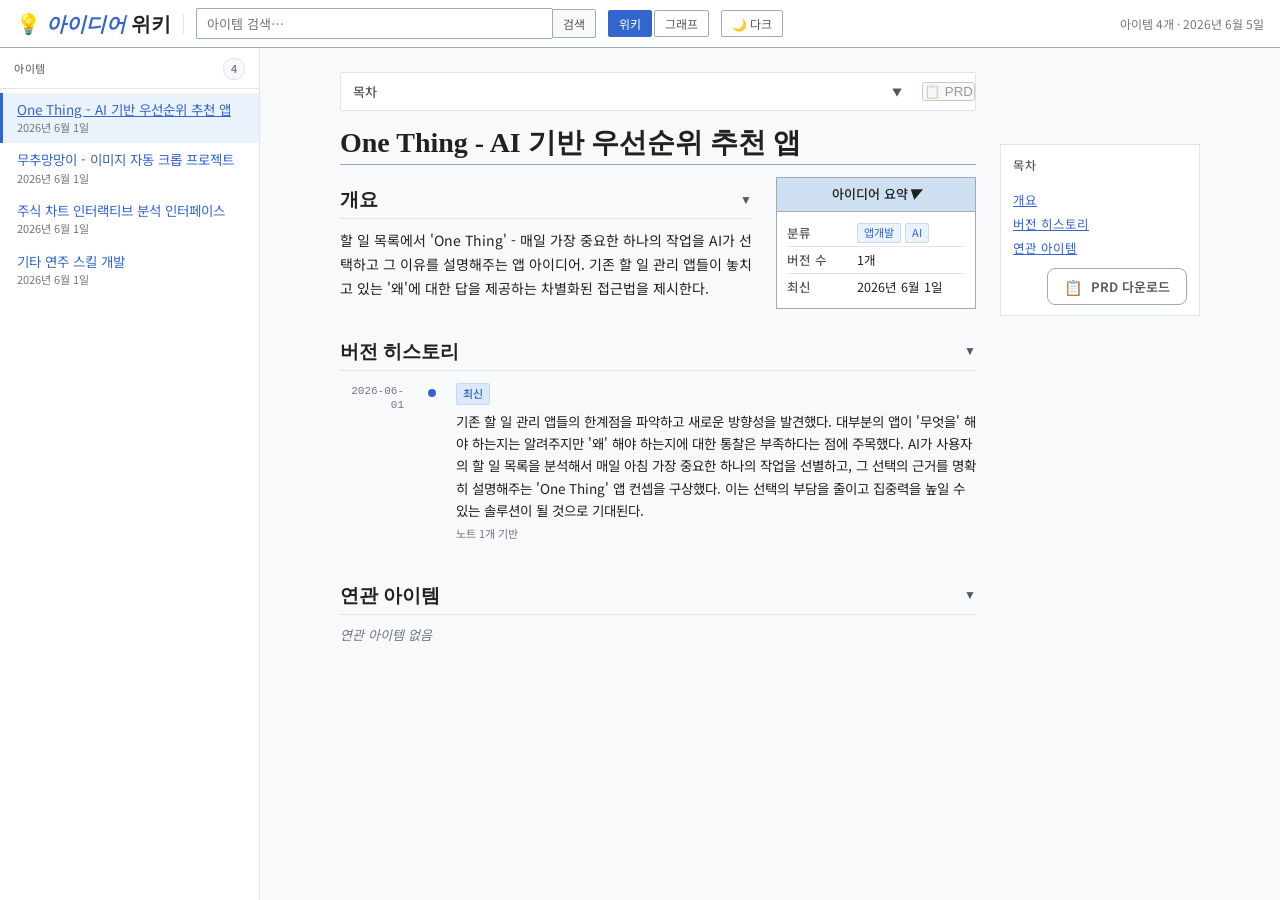
==== index.html @ 42fa8d28 "fix: wiki-h2 히트박스 수정 반영" ====
<!DOCTYPE html>
<html lang="ko">
<head>
<meta charset="UTF-8">
<meta name="viewport" content="width=device-width, initial-scale=1.0, maximum-scale=1.0, user-scalable=no">
<title>아이디어 위키</title>
<link rel="preconnect" href="https://fonts.googleapis.com">
<link href="https://fonts.googleapis.com/css2?family=Linux+Libertine:ital,wght@0,400;0,600;1,400&family=Noto+Sans+KR:wght@400;500&display=swap" rel="stylesheet">
<style>
  /* ── 공통 레이아웃 변수 ── */
  :root {
    --sidebar-w: 260px;
    --toc-w: 200px;
    --header-h: 48px;
    --bottom-bar-h: 56px;
    --font-serif: 'Linux Libertine', 'Georgia', serif;
    --font-sans: 'Noto Sans KR', 'Apple SD Gothic Neo', sans-serif;
    --font-mono: 'Courier New', monospace;
  }

  /* ── 테마: 위키피디아 라이트 (기본) ── */
  :root, [data-theme="wiki"] {
    --bg: #f8f9fa;
    --surface: #ffffff;
    --border: #a2a9b1;
    --border-light: #e0e3e7;
    --accent: #3366cc;
    --text: #202122;
    --text-muted: #54595d;
    --text-dim: #72777d;
    --infobox-header: #cee0f2;
    --infobox-border: #a2a9b1;
    --tag-bg: #eaf3fb;
    --tag-fg: #3366cc;
    --tl-line: #a2a9b1;
    --tl-dot: #3366cc;
    --tl-dot-old: #a2a9b1;
    --comment-bg: #fafafa;
    --comment-border: #e0e3e7;
    --error-bg: #fef6e4;
    --error-border: #fc3;
    --graph-bg: #f8f9fa;
    --graph-node-label: #54595d;
    --graph-node-label-hover: #202122;
    --bottom-bar-bg: #ffffff;
    --bottom-bar-active: #3366cc;
  }

  /* ── 테마: 다크 모던 ── */
  [data-theme="dark"] {
    --bg: #0e0f11;
    --surface: #16181c;
    --border: #2a2d35;
    --border-light: #2a2d35;
    --accent: #5b8dee;
    --text: #e8eaf0;
    --text-muted: #7a8099;
    --text-dim: #4a5068;
    --infobox-header: #1a2540;
    --infobox-border: #2a2d35;
    --tag-bg: #1a2540;
    --tag-fg: #5b8dee;
    --tl-line: #2a2d35;
    --tl-dot: #5b8dee;
    --tl-dot-old: #2a2d35;
    --comment-bg: #1e2026;
    --comment-border: #2a2d35;
    --error-bg: #2a1a1a;
    --error-border: #5a2a2a;
    --graph-bg: #0e0f11;
    --graph-node-label: #7a8099;
    --graph-node-label-hover: #e8eaf0;
    --bottom-bar-bg: #16181c;
    --bottom-bar-active: #5b8dee;
  }

  * { box-sizing: border-box; margin: 0; padding: 0; }

  body {
    font-family: var(--font-sans);
    background: var(--bg);
    color: var(--text);
    font-size: 14px;
    line-height: 1.6;
    overflow-x: hidden;
  }

  /* ── 헤더 ── */
  #header {
    background: var(--surface);
    border-bottom: 1px solid var(--border);
    height: var(--header-h);
    display: flex;
    align-items: center;
    padding: 0 16px;
    gap: 12px;
    position: sticky;
    top: 0;
    z-index: 100;
  }

  /* 모바일 햄버거 버튼 */
  #hamburger {
    display: none;
    border: none;
    background: none;
    cursor: pointer;
    padding: 4px;
    color: var(--text-muted);
    flex-shrink: 0;
    line-height: 1;
    font-size: 22px;
  }

  .header-logo {
    font-family: var(--font-serif);
    font-size: 20px;
    font-weight: 600;
    color: var(--text);
    white-space: nowrap;
    text-decoration: none;
    flex-shrink: 0;
  }

  .header-logo em {
    font-style: italic;
    color: var(--accent);
  }

  .header-divider {
    width: 1px;
    height: 20px;
    background: var(--border-light);
    flex-shrink: 0;
  }

  #search-wrap {
    flex: 1;
    max-width: 400px;
    display: flex;
    align-items: center;
    gap: 0;
  }

  #search {
    flex: 1;
    border: 1px solid var(--border);
    border-right: none;
    border-radius: 2px 0 0 2px;
    padding: 5px 10px;
    font-size: 13px;
    font-family: var(--font-sans);
    color: var(--text);
    background: var(--surface);
    outline: none;
    min-width: 0;
  }

  #search:focus { border-color: var(--accent); }

  .search-btn {
    border: 1px solid var(--border);
    border-radius: 0 2px 2px 0;
    background: var(--bg);
    padding: 5px 10px;
    font-size: 12px;
    color: var(--text-muted);
    cursor: pointer;
    font-family: var(--font-sans);
    flex-shrink: 0;
    white-space: nowrap;
  }

  #meta-info {
    margin-left: auto;
    font-size: 12px;
    color: var(--text-dim);
    white-space: nowrap;
    flex-shrink: 0;
  }

  #view-toggle {
    display: flex;
    gap: 2px;
    flex-shrink: 0;
  }

  .toggle-btn {
    border: 1px solid var(--border);
    background: var(--surface);
    padding: 4px 10px;
    font-size: 12px;
    font-family: var(--font-sans);
    color: var(--text-muted);
    cursor: pointer;
    border-radius: 2px;
    transition: background .1s;
    white-space: nowrap;
  }

  .toggle-btn.active {
    background: var(--accent);
    color: #fff;
    border-color: var(--accent);
  }

  /* ── 전체 레이아웃 ── */
  #layout {
    display: flex;
    min-height: calc(100vh - var(--header-h));
  }

  /* ── 왼쪽 사이드바 (아이템 목록) ── */
  #sidebar {
    width: var(--sidebar-w);
    background: var(--surface);
    border-right: 1px solid var(--border-light);
    flex-shrink: 0;
    display: flex;
    flex-direction: column;
    position: sticky;
    top: var(--header-h);
    height: calc(100vh - var(--header-h));
    overflow: hidden;
    transition: transform .25s cubic-bezier(.4,0,.2,1);
    z-index: 80;
  }

  /* 모바일 오버레이 드로어 */
  #sidebar-overlay {
    display: none;
    position: fixed;
    inset: 0;
    background: rgba(0,0,0,.45);
    z-index: 79;
    opacity: 0;
    transition: opacity .25s;
  }

  #sidebar-title {
    padding: 10px 14px 8px;
    font-size: 11px;
    font-weight: 500;
    letter-spacing: .06em;
    text-transform: uppercase;
    color: var(--text-dim);
    border-bottom: 1px solid var(--border-light);
    display: flex;
    justify-content: space-between;
    align-items: center;
  }

  #item-count {
    background: var(--bg);
    border: 1px solid var(--border-light);
    border-radius: 10px;
    padding: 1px 7px;
    font-size: 11px;
    text-transform: none;
    letter-spacing: 0;
  }

  #item-list {
    flex: 1;
    overflow-y: auto;
    padding: 4px 0;
    -webkit-overflow-scrolling: touch;
  }

  #item-list::-webkit-scrollbar { width: 4px; }
  #item-list::-webkit-scrollbar-thumb { background: var(--border-light); }

  .item-entry {
    padding: 7px 14px;
    cursor: pointer;
    border-left: 3px solid transparent;
    transition: background .1s;
  }

  .item-entry:hover { background: #f0f0f0; }

  .item-entry.active {
    background: #eaf3fb;
    border-left-color: var(--accent);
  }

  [data-theme="dark"] .item-entry:hover { background: #1e2026; }
  [data-theme="dark"] .item-entry.active { background: #1a2540; }

  .item-entry .entry-title {
    font-size: 13.5px;
    color: var(--accent);
    line-height: 1.35;
    text-decoration: underline;
    text-decoration-color: transparent;
    transition: text-decoration-color .1s;
    white-space: nowrap;
    overflow: hidden;
    text-overflow: ellipsis;
  }

  .item-entry:hover .entry-title { text-decoration-color: var(--accent); }
  .item-entry.active .entry-title { text-decoration-color: var(--accent); }

  .item-entry .entry-week {
    font-size: 11px;
    color: var(--text-dim);
    margin-top: 1px;
  }

  /* ── 메인 콘텐츠 ── */
  #main {
    flex: 1;
    overflow-y: auto;
    display: flex;
    justify-content: center;
    padding: 24px 20px;
    -webkit-overflow-scrolling: touch;
  }

  #article-wrap {
    width: 100%;
    max-width: 860px;
    display: flex;
    gap: 24px;
    align-items: flex-start;
  }

  /* ── 위키 문서 본문 ── */
  #wiki-doc {
    flex: 1;
    min-width: 0;
    display: none;
  }

  #wiki-doc.visible { display: block; }

  /* 문서 제목 */
  .doc-title {
    font-family: var(--font-serif);
    font-size: 28px;
    font-weight: 600;
    line-height: 1.25;
    border-bottom: 1px solid var(--border);
    padding-bottom: 4px;
    margin-bottom: 12px;
    color: var(--text);
  }

  .doc-subtitle {
    font-size: 12px;
    color: var(--text-dim);
    margin-bottom: 16px;
    display: flex;
    align-items: center;
    gap: 8px;
    flex-wrap: wrap;
  }

  .doc-subtitle .sep { color: var(--border); }

  /* 태그 */
  .doc-tag {
    display: inline-block;
    background: var(--tag-bg);
    color: var(--tag-fg);
    border: 1px solid #c8d8f0;
    border-radius: 2px;
    padding: 0px 6px;
    font-size: 11px;
    text-decoration: none;
    cursor: default;
  }

  /* 인포박스 */
  .infobox {
    float: right;
    clear: right;
    margin: 0 0 16px 24px;
    min-width: 200px;
    max-width: 260px;
    border: 1px solid var(--infobox-border);
    border-collapse: collapse;
    font-size: 13px;
    background: var(--surface);
  }

  .infobox-header {
    background: var(--infobox-header);
    border-bottom: 1px solid var(--infobox-border);
    padding: 6px 10px;
    font-weight: 500;
    font-size: 13px;
    text-align: center;
    color: var(--text);
  }

  .infobox-body { padding: 8px 10px; }

  .infobox-row {
    display: flex;
    gap: 6px;
    padding: 3px 0;
    border-bottom: 1px solid var(--border-light);
    font-size: 12.5px;
  }

  .infobox-row:last-child { border-bottom: none; }

  .infobox-label {
    color: var(--text-muted);
    min-width: 64px;
    flex-shrink: 0;
    font-weight: 500;
  }

  .infobox-val { color: var(--text); }

  .infobox-tags { display: flex; flex-wrap: wrap; gap: 4px; }

  /* 섹션 헤딩 */
  .wiki-h2 {
    font-family: var(--font-serif);
    font-size: 19px;
    font-weight: 600;
    border-bottom: 1px solid var(--border-light);
    padding-bottom: 3px;
    margin: 20px 0 10px;
    color: var(--text);
    cursor: pointer;
    user-select: none;
    touch-action: manipulation;
    -webkit-tap-highlight-color: transparent;
    display: flex;
    justify-content: space-between;
    align-items: center;
    position: relative;
    z-index: 1;
  }

  .wiki-h2::after {
    content: '▼';
    font-size: 12px;
    color: var(--text-muted);
    transition: transform 0.2s;
    flex-shrink: 0;
  }

  .wiki-h2.collapsed::after {
    transform: rotate(-90deg);
  }

  .wiki-section-body {
    overflow: hidden;
    max-height: 9999px;
    transition: max-height 0.3s ease;
  }

  .wiki-section-body.collapsed {
    max-height: 0;
  }

  .wiki-h3 {
    font-family: var(--font-serif);
    font-size: 15px;
    font-weight: 600;
    margin: 14px 0 6px;
    color: var(--text);
  }

  .summary-text {
    font-size: 14px;
    line-height: 1.7;
    color: var(--text);
    margin-bottom: 16px;
  }

  .wiki-body { margin-bottom: 8px; }
  .body-h3 {
    font-size: 15px;
    font-weight: 700;
    color: var(--text);
    margin: 20px 0 6px;
    padding-bottom: 4px;
    border-bottom: 1px solid var(--border-light);
  }
  .body-h4 {
    font-size: 14px;
    font-weight: 600;
    color: var(--text);
    margin: 14px 0 4px;
  }
  .body-p {
    font-size: 14px;
    line-height: 1.75;
    color: var(--text);
    margin: 0 0 10px;
  }
  .body-ul {
    font-size: 14px;
    line-height: 1.75;
    color: var(--text);
    padding-left: 20px;
    margin: 6px 0 10px;
  }
  .body-code {
    font-family: var(--font-mono);
    font-size: 12.5px;
    background: var(--bg);
    border: 1px solid var(--border-light);
    border-radius: 3px;
    padding: 1px 5px;
  }

  .body-table {
    border-collapse: collapse;
    width: 100%;
    font-size: 13.5px;
    margin: 10px 0 14px;
    overflow-x: auto;
    display: block;
  }
  .body-table th, .body-table td {
    border: 1px solid var(--border-light);
    padding: 6px 10px;
    text-align: left;
    color: var(--text);
  }
  .body-table th {
    background: var(--infobox-header);
    font-weight: 600;
  }
  .body-table tr:nth-child(even) td {
    background: var(--surface);
  }

  .body-inline-img {
    max-width: 100%;
    height: auto;
    border-radius: 4px;
    margin: 8px 0;
    display: block;
    border: 1px solid var(--border-light);
  }

  /* 같이 보기 */
  .see-also-list { list-style: none; padding: 0; margin: 0 0 16px; }
  .see-also-item {
    padding: 8px 12px;
    border-left: 3px solid var(--accent, #4a7fc1);
    margin-bottom: 8px;
    background: var(--surface);
    border-radius: 0 4px 4px 0;
    font-size: 14px;
    line-height: 1.6;
  }
  .see-also-name { font-weight: 600; color: var(--text); }
  .see-also-link { margin-left: 6px; color: var(--accent, #4a7fc1); text-decoration: none; font-size: 12px; }
  .see-also-desc { color: var(--text-muted); }

  /* 타임라인 */
  .timeline { position: relative; padding-left: 0; }

  .tl-item {
    display: flex;
    gap: 0;
    position: relative;
    margin-bottom: 0;
  }

  .tl-gutter {
    width: 80px;
    flex-shrink: 0;
    padding-right: 16px;
    padding-top: 3px;
    text-align: right;
    position: relative;
  }

  .tl-gutter::after {
    content: '';
    position: absolute;
    right: -1px;
    top: 10px;
    bottom: -10px;
    width: 1px;
    background: var(--tl-line);
  }

  .tl-item:last-child .tl-gutter::after { display: none; }

  .tl-date {
    font-size: 11px;
    color: var(--text-dim);
    font-family: var(--font-mono);
    line-height: 1.3;
  }

  .tl-connector {
    width: 24px;
    flex-shrink: 0;
    display: flex;
    flex-direction: column;
    align-items: center;
    padding-top: 6px;
    position: relative;
  }

  .tl-dot {
    width: 10px;
    height: 10px;
    border-radius: 50%;
    border: 2px solid var(--surface);
    background: var(--tl-dot-old);
    flex-shrink: 0;
    z-index: 1;
  }

  .tl-item:first-child .tl-dot {
    background: var(--tl-dot);
    width: 12px;
    height: 12px;
  }

  .tl-connector::after {
    content: '';
    position: absolute;
    top: 18px;
    bottom: -6px;
    left: 50%;
    transform: translateX(-50%);
    width: 1px;
    background: var(--tl-line);
  }

  .tl-item:last-child .tl-connector::after { display: none; }

  .tl-body {
    flex: 1;
    padding: 0 0 18px 12px;
  }

  .tl-badge {
    display: inline-block;
    font-size: 11px;
    font-weight: 500;
    background: var(--infobox-header);
    color: var(--text-muted);
    border: 1px solid var(--border-light);
    border-radius: 2px;
    padding: 1px 6px;
    margin-bottom: 5px;
  }

  .tl-item:first-child .tl-badge {
    background: #dce9f8;
    color: var(--accent);
    border-color: #c8d8f0;
  }

  .tl-content {
    font-size: 13.5px;
    line-height: 1.65;
    color: var(--text);
  }

  .tl-sources {
    margin-top: 4px;
    font-size: 11px;
    color: var(--text-dim);
  }

  /* 연관 아이템 */
  .related-list {
    display: flex;
    flex-wrap: wrap;
    gap: 6px;
    margin-top: 4px;
  }

  .related-link {
    color: var(--accent);
    font-size: 13px;
    text-decoration: underline;
    cursor: pointer;
    padding: 2px 0;
  }

  .related-link:hover { color: #2a55aa; }

  .no-content {
    font-size: 13px;
    color: var(--text-dim);
    font-style: italic;
  }

  /* 코멘트 */
  .comment-item {
    border-left: 3px solid var(--border-light);
    padding: 6px 12px;
    margin-bottom: 10px;
    background: var(--comment-bg);
  }

  .comment-date {
    font-size: 11px;
    color: var(--text-dim);
    font-family: var(--font-mono);
    margin-bottom: 3px;
  }

  .comment-text {
    font-size: 13.5px;
    line-height: 1.6;
    color: var(--text);
    white-space: pre-wrap;
  }

  /* 목차 (TOC) */
  #toc {
    width: var(--toc-w);
    flex-shrink: 0;
    position: sticky;
    top: calc(var(--header-h) + 24px);
    align-self: flex-start;
    font-size: 12.5px;
    display: none;
  }

  #toc.visible { display: block; }

  /* 모바일 TOC — 접힘 가능 */
  #toc-mobile {
    display: none;
    border: 1px solid var(--border-light);
    background: var(--surface);
    margin-bottom: 14px;
    border-radius: 2px;
    overflow: hidden;
  }

  #toc-mobile.visible { display: block; }

  #toc-mobile-toggle {
    width: 100%;
    text-align: left;
    padding: 9px 12px;
    background: none;
    border: none;
    font-size: 13px;
    font-family: var(--font-sans);
    color: var(--text-muted);
    cursor: pointer;
    display: flex;
    justify-content: space-between;
    align-items: center;
    font-weight: 500;
  }

  #toc-mobile-arrow {
    transition: transform .2s;
    font-size: 10px;
  }

  #toc-mobile-list {
    display: none;
    padding: 4px 12px 10px;
    list-style: none;
  }

  #toc-mobile-list.open { display: block; }

  #toc-mobile-list li {
    padding: 3px 0;
    color: var(--accent);
    text-decoration: underline;
    cursor: pointer;
    font-size: 13px;
  }

  .toc-box {
    border: 1px solid var(--border-light);
    background: var(--surface);
    padding: 10px 12px;
  }

  .toc-title {
    font-weight: 500;
    font-size: 12px;
    margin-bottom: 6px;
    color: var(--text-muted);
    text-transform: uppercase;
    letter-spacing: .05em;
  }

  .toc-list { list-style: none; }

  .toc-item {
    padding: 2px 0;
    color: var(--accent);
    text-decoration: underline;
    cursor: pointer;
    font-size: 12.5px;
  }

  .toc-item:hover { color: #2a55aa; }

  /* 빈 상태 */
  #empty-state {
    display: flex;
    flex-direction: column;
    align-items: center;
    justify-content: center;
    gap: 12px;
    padding: 80px 20px;
    color: var(--text-dim);
    font-style: italic;
    font-family: var(--font-serif);
    font-size: 16px;
  }

  /* 에러 */
  #error-banner {
    background: var(--error-bg);
    border: 1px solid var(--error-border);
    border-left: 4px solid var(--error-border);
    padding: 10px 14px;
    font-size: 13px;
    color: var(--text);
    margin-bottom: 16px;
    display: none;
    line-height: 1.6;
  }

  #error-banner.visible { display: block; }


  /* ── PRD 섹션 ── */
  .prd-section {
    margin-bottom: 16px;
  }

  .prd-meta {
    display: flex;
    align-items: center;
    gap: 10px;
    margin-bottom: 10px;
  }

  .prd-badge {
    display: inline-block;
    font-size: 11px;
    font-weight: 700;
    letter-spacing: .04em;
    color: #fff;
    background: var(--accent);
    border-radius: 4px;
    padding: 2px 8px;
    vertical-align: middle;
  }

  .prd-hist-count {
    font-size: 12px;
    color: var(--text-muted);
    cursor: pointer;
  }

  .prd-body {
    background: var(--surface);
    border: 1px solid var(--border-light);
    border-radius: 6px;
    padding: 14px 16px;
    font-size: 13.5px;
    line-height: 1.75;
  }

  .prd-body h2, .prd-body .body-h3 { margin-top: 14px; }
  .prd-body h2:first-child, .prd-body .body-h3:first-child { margin-top: 0; }

  /* PRD 히스토리 */
  .prd-history {
    margin-top: 16px;
    border-top: 1px dashed var(--border-light);
    padding-top: 12px;
  }

  .prd-history-title {
    font-size: 12px;
    font-weight: 600;
    color: var(--text-muted);
    letter-spacing: .04em;
    margin-bottom: 10px;
    text-transform: uppercase;
  }

  .prd-hist-item {
    margin-bottom: 14px;
    opacity: .75;
    transition: opacity .15s;
  }

  .prd-hist-item:hover { opacity: 1; }

  .prd-hist-date {
    font-size: 11px;
    font-weight: 600;
    color: var(--text-muted);
    margin-bottom: 6px;
  }

  .prd-hist-body {
    background: var(--bg);
    border: 1px solid var(--border-light);
    border-radius: 6px;
    padding: 10px 14px;
    font-size: 12.5px;
    line-height: 1.7;
    color: var(--text-muted);
  }
  /* 그래프 뷰 */
  #graph-view {
    display: none;
    flex: 1;
    position: relative;
    background: var(--bg);
  }

  #graph-view.visible { display: block; }

  #graph-canvas {
    width: 100%;
    height: calc(100vh - var(--header-h));
    display: block;
    cursor: grab;
    touch-action: none;
  }

  #graph-canvas:active { cursor: grabbing; }

  #graph-tooltip {
    position: absolute;
    background: var(--surface);
    border: 1px solid var(--border);
    padding: 6px 10px;
    font-size: 12px;
    color: var(--text);
    pointer-events: none;
    opacity: 0;
    transition: opacity .12s;
    max-width: 180px;
    line-height: 1.4;
    z-index: 10;
    box-shadow: 1px 2px 4px rgba(0,0,0,.12);
  }

  #graph-tooltip.visible { opacity: 1; }

  #graph-controls {
    position: absolute;
    bottom: 20px;
    right: 20px;
    display: flex;
    flex-direction: column;
    gap: 2px;
  }

  .gc-btn {
    width: 36px;
    height: 36px;
    background: var(--surface);
    border: 1px solid var(--border);
    color: var(--text-muted);
    font-size: 18px;
    cursor: pointer;
    display: flex;
    align-items: center;
    justify-content: center;
    font-family: var(--font-sans);
    touch-action: manipulation;
  }

  .gc-btn:hover { background: var(--bg); color: var(--accent); }

  /* 그래프 범례 */
  #graph-legend {
    position: absolute;
    bottom: 20px;
    right: 70px;          /* gc-controls(36px) + gap */
    min-width: 130px;
    max-width: 220px;
    background: var(--surface);
    border: 1px solid var(--border);
    border-radius: 7px;
    box-shadow: 1px 2px 6px rgba(0,0,0,.13);
    font-size: 12px;
    color: var(--text);
    user-select: none;
    z-index: 20;
    cursor: default;
  }

  #graph-legend-header {
    display: flex;
    align-items: center;
    justify-content: space-between;
    padding: 6px 10px 5px;
    font-weight: 600;
    font-size: 11px;
    letter-spacing: .03em;
    color: var(--text-muted);
    cursor: grab;
    border-bottom: 1px solid var(--border-light);
    border-radius: 7px 7px 0 0;
  }

  #graph-legend-header:active { cursor: grabbing; }

  #graph-legend-toggle {
    font-size: 10px;
    cursor: pointer;
    padding: 1px 4px;
    border-radius: 3px;
    background: var(--bg);
    border: 1px solid var(--border-light);
    color: var(--text-muted);
    line-height: 1.5;
  }

  #graph-legend-body {
    padding: 7px 10px 8px;
    display: flex;
    flex-direction: column;
    gap: 5px;
  }

  #graph-legend-body.hidden { display: none; }

  .legend-row {
    display: flex;
    align-items: center;
    gap: 7px;
    line-height: 1.4;
    white-space: nowrap;
  }

  .legend-dot {
    width: 12px;
    height: 12px;
    border-radius: 50%;
    flex-shrink: 0;
    border: 1.5px solid rgba(255,255,255,.5);
    display: inline-block;
  }

  .legend-line {
    height: 2px;
    width: 22px;
    flex-shrink: 0;
    border-radius: 1px;
    display: inline-block;
  }

  #graph-legend.collapsed #graph-legend-body { display: none; }

  /* PRD 다운로드 버튼 (uiverse faxriddin20 스타일 기반) */
  #prd-download-btn {
    display: none;              /* 아이템 선택 시 표시 */
    align-items: center;
    gap: 8px;
    padding: 8px 16px;
    background: var(--surface);
    border: 1.5px solid var(--accent);
    border-radius: 8px;
    color: var(--accent);
    font-size: 13px;
    font-family: var(--font-sans);
    font-weight: 600;
    cursor: pointer;
    transition: background .18s, color .18s, box-shadow .18s, transform .12s;
    box-shadow: 0 2px 8px rgba(51,102,204,.10);
    position: relative;
    overflow: hidden;
    touch-action: manipulation;
    -webkit-tap-highlight-color: transparent;
    margin-left: auto;
  }

  #prd-download-btn::before {
    content: '';
    position: absolute;
    inset: 0;
    background: var(--accent);
    opacity: 0;
    transition: opacity .18s;
    border-radius: inherit;
  }

  #prd-download-btn:hover::before { opacity: .08; }
  #prd-download-btn:active { transform: scale(.97); }

  #prd-download-btn.visible { display: flex; }
  #prd-download-btn.no-prd {
    border-color: var(--border);
    color: var(--text-muted);
    cursor: not-allowed;
    box-shadow: none;
  }

  #prd-download-btn .prd-icon {
    font-size: 15px;
    line-height: 1;
    flex-shrink: 0;
  }

  #prd-download-btn .prd-ripple {
    position: absolute;
    border-radius: 50%;
    background: var(--accent);
    opacity: .25;
    transform: scale(0);
    animation: prd-ripple .5s linear;
    pointer-events: none;
  }

  @keyframes prd-ripple {
    to { transform: scale(4); opacity: 0; }
  }

  /* 데스크탑 TOC 박스에 PRD 버튼 배치용 */
  .toc-box {
    display: flex;
    flex-direction: column;
    gap: 8px;
  }

  /* 로딩 */
  #load-overlay {
    position: fixed; inset: 0;
    background: var(--surface);
    display: flex;
    align-items: center;
    justify-content: center;
    flex-direction: column;
    gap: 14px;
    z-index: 200;
    transition: opacity .3s;
  }

  #load-overlay.hidden { opacity: 0; pointer-events: none; }

  .spinner {
    width: 28px; height: 28px;
    border: 2px solid var(--border-light);
    border-top-color: var(--accent);
    border-radius: 50%;
    animation: spin .7s linear infinite;
  }

  @keyframes spin { to { transform: rotate(360deg); } }

  #load-msg {
    font-size: 13px;
    color: var(--text-dim);
    font-family: var(--font-serif);
    font-style: italic;
  }

  /* 하단 탭바 (모바일 전용) */
  #bottom-bar {
    display: none;
    position: fixed;
    bottom: 0;
    left: 0;
    right: 0;
    height: var(--bottom-bar-h);
    background: var(--bottom-bar-bg);
    border-top: 1px solid var(--border-light);
    z-index: 90;
    justify-content: space-around;
    align-items: center;
    padding: 0 8px;
    padding-bottom: env(safe-area-inset-bottom, 0px);
  }

  .bb-tab {
    flex: 1;
    display: flex;
    flex-direction: column;
    align-items: center;
    justify-content: center;
    gap: 3px;
    padding: 6px 4px;
    cursor: pointer;
    border: none;
    background: none;
    color: var(--text-dim);
    font-family: var(--font-sans);
    font-size: 10px;
    border-radius: 6px;
    transition: color .15s;
    -webkit-tap-highlight-color: transparent;
  }

  .bb-tab .bb-icon { font-size: 20px; line-height: 1; }
  .bb-tab.active { color: var(--bottom-bar-active); }

  /* clearfix */
  .clearfix::after { content: ''; display: table; clear: both; }

  /* 이미지 첨부 카드 — 모바일 세로 스택 */
  .attach-card {
    border: 1px solid var(--border-light);
    padding: 10px;
    margin-bottom: 10px;
    display: flex;
    gap: 12px;
    background: var(--surface);
    align-items: flex-start;
  }

  .attach-thumb {
    width: 120px;
    height: 90px;
    object-fit: cover;
    border: 1px solid var(--border-light);
    flex-shrink: 0;
    cursor: pointer;
    display: block;
  }

  .attach-thumb-placeholder {
    width: 120px;
    height: 90px;
    background: var(--bg);
    border: 1px solid var(--border-light);
    display: flex;
    align-items: center;
    justify-content: center;
    font-size: 28px;
    flex-shrink: 0;
  }

  .attach-meta { flex: 1; min-width: 0; }

  .attach-filename {
    font-size: 11px;
    color: var(--text-dim);
    font-family: var(--font-mono);
    margin-bottom: 4px;
    overflow: hidden;
    text-overflow: ellipsis;
    white-space: nowrap;
  }

  .attach-summary {
    font-size: 13.5px;
    font-weight: 500;
    margin-bottom: 6px;
  }

  .attach-desc {
    font-size: 12.5px;
    color: var(--text-muted);
    margin-bottom: 4px;
    font-style: italic;
  }

  .attach-ocr {
    font-size: 12.5px;
    color: var(--text-muted);
    white-space: pre-wrap;
  }

  /* ── 반응형 ── */

  /* 중간 (태블릿) */
  @media (max-width: 900px) {
    #toc { display: none !important; }
    .infobox { max-width: 220px; min-width: 180px; }
    #meta-info { display: none; }
    .header-divider { display: none; }
  }

  /* 모바일 */
  @media (max-width: 640px) {
    :root {
      --header-h: 48px;
      --sidebar-w: 280px;
    }

    body {
      padding-bottom: var(--bottom-bar-h);
    }

    /* 헤더 축소 */
    #hamburger { display: flex; }
    #view-toggle { display: none; }

    /* 사이드바를 슬라이드인 드로어로 전환 */
    #sidebar {
      position: fixed;
      top: 0;
      left: 0;
      height: 100%;
      transform: translateX(-100%);
      z-index: 80;
      box-shadow: 2px 0 12px rgba(0,0,0,.18);
    }

    #sidebar.open {
      transform: translateX(0);
    }

    #sidebar-overlay {
      display: block;
    }

    #sidebar-overlay.open {
      opacity: 1;
    }

    /* 메인 패딩 축소 */
    #main {
      padding: 16px 12px;
    }

    /* 하단 탭바 표시 */
    #bottom-bar { display: flex; }

    /* 인포박스: float 해제, 전체 너비 */
    .infobox {
      float: none;
      max-width: 100%;
      min-width: unset;
      width: 100%;
      margin: 0 0 16px 0;
    }

    /* 모바일 인포박스 토글 */
    .infobox-header {
      cursor: pointer;
      user-select: none;
      touch-action: manipulation;
      -webkit-tap-highlight-color: transparent;
      display: flex;
      justify-content: space-between;
      align-items: center;
    }
    .infobox-toggle-icon { font-style: normal; transition: transform 0.2s; }
    .infobox.collapsed .infobox-toggle-icon { transform: rotate(-90deg); }
    .infobox-body {
      overflow: hidden;
      max-height: 600px;
      transition: max-height 0.25s ease, padding 0.25s ease;
    }
    .infobox.collapsed .infobox-body {
      max-height: 0;
      padding-top: 0;
      padding-bottom: 0;
    }

    /* 문서 제목 크기 축소 */
    .doc-title { font-size: 22px; }

    /* 타임라인 거터 축소 */
    .tl-gutter { width: 56px; }
    .tl-date { font-size: 10px; }

    .prd-mobile-btn {
      padding: 6px 10px;
      background: var(--surface);
      border: 1.5px solid var(--accent);
      border-radius: 7px;
      color: var(--accent);
      font-size: 12px;
      font-weight: 600;
      cursor: pointer;
      white-space: nowrap;
      touch-action: manipulation;
      -webkit-tap-highlight-color: transparent;
    }
    .prd-mobile-btn:active { opacity: .7; }

    /* 이미지 첨부 카드: 모바일에서 세로 스택 */
    .attach-card { flex-direction: column; }
    .attach-thumb, .attach-thumb-placeholder {
      width: 100%;
      height: 180px;
    }

    /* TOC 모바일 버전 표시 */
    #toc-mobile { display: block; }

    /* 그래프 캔버스 높이 조정 */
    #graph-canvas {
      height: calc(100vh - var(--header-h) - var(--bottom-bar-h));
    }

    /* 그래프 컨트롤 버튼 크기 */
    .gc-btn { width: 44px; height: 44px; }

    #search-wrap { max-width: unset; }
    .header-logo { font-size: 17px; }
  }

  @media (max-width: 380px) {
    .header-logo { display: none; }
  }
</style>
<script>
// AUTO-GENERATED: wiki.json 인라인 데이터
const WIKI_DATA = {
  "schema_version": "1",
  "updated_at": "2026-06-05T03:46:13.198812+00:00",
  "last_processed_at": "2026-06-05T03:46:11.631176+00:00",
  "items": [
    {
      "id": "item_356aafe9",
      "title": "One Thing - AI 기반 우선순위 추천 앱",
      "tags": [
        "앱개발",
        "AI"
      ],
      "summary": "할 일 목록에서 'One Thing' - 매일 가장 중요한 하나의 작업을 AI가 선택하고 그 이유를 설명해주는 앱 아이디어. 기존 할 일 관리 앱들이 놓치고 있는 '왜'에 대한 답을 제공하는 차별화된 접근법을 제시한다.",
      "versions": [
        {
          "week": "2026-06-01",
          "content": "기존 할 일 관리 앱들의 한계점을 파악하고 새로운 방향성을 발견했다. 대부분의 앱이 '무엇을' 해야 하는지는 알려주지만 '왜' 해야 하는지에 대한 통찰은 부족하다는 점에 주목했다. AI가 사용자의 할 일 목록을 분석해서 매일 아침 가장 중요한 하나의 작업을 선별하고, 그 선택의 근거를 명확히 설명해주는 'One Thing' 앱 컨셉을 구상했다. 이는 선택의 부담을 줄이고 집중력을 높일 수 있는 솔루션이 될 것으로 기대된다.",
          "source_note_ids": [
            "1AY6W0eLvSNcs4BLR79ZfYe7Ro4xjUyzAX4K3pjpcTVI"
          ]
        }
      ],
      "related": [],
      "comments": []
    },
    {
      "id": "item_58345194",
      "title": "무추망망이 - 이미지 자동 크롭 프로젝트",
      "tags": [
        "무추망망이",
        "이미지크롭",
        "opencv",
        "프로젝트아이디어",
        "자동화기술",
        "#opencv",
        "#이미지처리",
        "#자동크롭",
        "#무추망망이",
        "#프로젝트아이디어",
        "이미지처리",
        "OpenCV",
        "자동크롭",
        "#OpenCV",
        "#자동화기술",
        "#이미지크롤링",
        "#집만들기",
        "#자동화",
        "#채팅봇",
        "#이미지크롭",
        "#메신저",
        "#프로젝트",
        "#개발아이디어"
      ],
      "summary": "무추망망이 프로젝트의 일환으로 진행되는 이미지 자동 크롭 기술 개발 아이디어. OpenCV를 활용한 구현을 계획하고 있으며, 모바일 메시지 화면 스크린샷을 대상으로 한 자동 크롭 기능을 포함한다. 프로젝트에 대한 긍정적인 피드백을 받은 상태이다.",
      "versions": [
        {
          "week": "2026-06-01",
          "content": "무추망망이 프로젝트의 이미지 크롤링 기술에 대한 구체적인 방향을 설정했습니다. OpenCV를 활용한 자동 크롭 기능 개발을 계획하고 있으며, 특히 모바일 채팅 화면에서 이미지를 자동으로 감지하고 추출하는 기능에 집중하고 있습니다. 프로젝트에 대한 외부 피드백도 긍정적이어서 개발 동기가 높은 상태입니다.",
          "source_note_ids": [
            "1zn2Zcgk087Ie3YBh4pMF_JjYj-d2N19r"
          ]
        },
        {
          "week": "2026-06-01",
          "content": "무추망망이 프로젝트의 이미지 자동 크롭 기술에 대한 구체적인 구현 방향을 설정했다. OpenCV를 활용한 자동 크롭 기능 개발을 계획하고 있으며, 특히 모바일 메시지 스크린샷과 같은 특정 용도에 특화된 크롭 기능을 구현할 예정이다. 아이디어에 대한 긍정적인 피드백을 받아 프로젝트 진행에 대한 확신을 얻었으며, 실제 구현 단계로 진행할 준비가 되었다.",
          "source_note_ids": [
            "1zn2Zcgk087Ie3YBh4pMF_JjYj-d2N19r"
          ]
        },
        {
          "week": "2026-06-01",
          "content": "무추망망이 프로젝트의 이미지 자동 크롭 기능에 대한 구체적인 계획을 세웠다. OpenCV를 핵심 기술로 활용하여 모바일 메시지 화면 스크린샷의 자동 크롭 기능을 구현할 예정이다. 아이디어에 대한 긍정적인 피드백을 받아 실제 개발 단계로 진입할 동기를 얻었다. 프로젝트명인 '무추망망이' 또는 '뚜뚜망망이'로 브랜딩하며 프로젝트의 정체성도 함께 구축해나가고 있다.",
          "source_note_ids": [
            "1zn2Zcgk087Ie3YBh4pMF_JjYj-d2N19r"
          ]
        },
        {
          "week": "2026-06-01",
          "content": "무추망망이 집 만들기 프로젝트의 구체적인 방향이 채팅 메시지 이미지 자동 크롭 기능으로 확정되었다. 어머니로부터 아이디어에 대한 인정을 받으며 긍정적인 반응을 얻었다. OpenCV를 활용해 채팅 스크린샷에서 이미지를 자동으로 인식하고 크롭하는 기술을 개발할 예정이다. 실제 채팅 스크린샷을 예시로 활용하여 구현 방향을 구체화하고 있으며, 이를 통해 실용적인 자동화 도구로 발전시킬 계획이다.",
          "source_note_ids": [
            "1zn2Zcgk087Ie3YBh4pMF_JjYj-d2N19r"
          ]
        },
        {
          "week": "2026-06-01",
          "content": "이번 주 무추망망이 프로젝트에서 새로운 방향성이 제시되었다. 이미지 자동 크롭 기술을 핵심 기능으로 개발하려는 아이디어가 구체화되었으며, OpenCV 라이브러리를 활용한 기술적 접근법이 계획되었다. 특히 아이디어에 대한 외부 검증('어무이가 인정하셨네')을 받음으로써 프로젝트의 실현 가능성이 높아졌다. '똑똑망망이'라는 별칭으로 프로젝트를 진행하며, 자동화 기술을 통한 이미지 처리 솔루션 개발에 집중하고 있다.",
          "source_note_ids": [
            "1zn2Zcgk087Ie3YBh4pMF_JjYj-d2N19r"
          ]
        }
      ],
      "related": [],
      "comments": [],
      "attachments": [
        {
          "type": "image",
          "drive_id": "1nOcTvos89wm1vplTfzVkrjAu9MK3wI3F",
          "filename": "Notes_260602_144020.pdf_drawing",
          "ocr_text": "",
          "summary": "스마트폰 채팅 앱 인터페이스의 스크린샷을 손으로 그린 박스 안에 넣은 그림. 채팅 메시지와 아니메 캐릭터 이미지가 포함되어 있음",
          "tags": [],
          "pic_drive_id": "1nOcTvos89wm1vplTfzVkrjAu9MK3wI3F",
          "description": "스마트폰 채팅 앱 인터페이스의 스크린샷을 손으로 그린 박스 안에 넣은 그림. 채팅 메시지와 아니메 캐릭터 이미지가 포함되어 있음"
        },
        {
          "type": "image",
          "drive_id": "1rDeiLc2r4fSc3ZITWpYiwPruxlpGNNw-",
          "filename": "Notes_260602_144020.pdf_drawing",
          "ocr_text": "",
          "summary": "스크린샷에서 아래쪽으로 향하는 화살표",
          "tags": [],
          "pic_drive_id": "1rDeiLc2r4fSc3ZITWpYiwPruxlpGNNw-",
          "description": "스크린샷에서 아래쪽으로 향하는 화살표"
        },
        {
          "type": "image",
          "drive_id": "1SDnWdwHIMqB7NBYFEjAe1mdfeUDtidMr",
          "filename": "Notes_260602_144020.pdf_drawing",
          "ocr_text": "",
          "summary": "채팅 애플리케이션의 스크린샷으로, 검은 배경에 메시지들과 애니메이션 캐릭터 이미지가 포함된 대화창",
          "tags": [],
          "pic_drive_id": "1SDnWdwHIMqB7NBYFEjAe1mdfeUDtidMr",
          "description": "채팅 애플리케이션의 스크린샷으로, 검은 배경에 메시지들과 애니메이션 캐릭터 이미지가 포함된 대화창"
        },
        {
          "type": "image",
          "drive_id": "1YhduqR1pb5kcp13_VaYE6QhUTm4TEC_K",
          "filename": "Notes_260602_144020.pdf_drawing",
          "ocr_text": "",
          "summary": "스크린샷을 가리키는 화살표와 '이미지 자동 크롭'이라는 손글씨 텍스트",
          "tags": [],
          "pic_drive_id": "1YhduqR1pb5kcp13_VaYE6QhUTm4TEC_K",
          "description": "스크린샷을 가리키는 화살표와 '이미지 자동 크롭'이라는 손글씨 텍스트"
        },
        {
          "type": "image",
          "drive_id": "1kOQlQ6V6JcdSQ_A6QX2n1QGPZ6IQ5kwi",
          "filename": "Notes_260602_144020.pdf_drawing",
          "ocr_text": "",
          "summary": "모바일 메시지 인터페이스 스크린샷을 손으로 그린 그림. 검은색 배경에 메시지와 애니메이션 캐릭터 이미지가 포함되어 있음",
          "tags": [],
          "pic_drive_id": "1kOQlQ6V6JcdSQ_A6QX2n1QGPZ6IQ5kwi",
          "description": "모바일 메시지 인터페이스 스크린샷을 손으로 그린 그림. 검은색 배경에 메시지와 애니메이션 캐릭터 이미지가 포함되어 있음"
        },
        {
          "type": "image",
          "drive_id": "1kb323Ev28ojj_ZlCVypKP_QksDjAwTii",
          "filename": "Notes_260602_144020.pdf_drawing",
          "ocr_text": "",
          "summary": "스크린샷을 가리키는 화살표",
          "tags": [],
          "pic_drive_id": "1kb323Ev28ojj_ZlCVypKP_QksDjAwTii",
          "description": "스크린샷을 가리키는 화살표"
        },
        {
          "type": "image",
          "drive_id": "1YXtur96jUixFzfsMqcAm7hrgV64SSRND",
          "filename": "Notes_260602_144020.pdf_drawing",
          "ocr_text": "",
          "summary": "채팅 대화창 스크린샷을 둘러싼 손으로 그린 직사각형 박스",
          "tags": [],
          "pic_drive_id": "1YXtur96jUixFzfsMqcAm7hrgV64SSRND",
          "description": "채팅 대화창 스크린샷을 둘러싼 손으로 그린 직사각형 박스"
        },
        {
          "type": "image",
          "drive_id": "140cVphJ-7ldB6Bxir8dr3WgBNErZlpT-",
          "filename": "Notes_260602_144020.pdf_drawing",
          "ocr_text": "",
          "summary": "스크린샷을 가리키는 화살표",
          "tags": [],
          "pic_drive_id": "140cVphJ-7ldB6Bxir8dr3WgBNErZlpT-",
          "description": "스크린샷을 가리키는 화살표"
        },
        {
          "type": "image",
          "drive_id": "1mEwXP8ckp4ehH6b9fTx1n_o2ywHLLKMr",
          "filename": "Notes_260602_144020.pdf_drawing",
          "ocr_text": "",
          "summary": "직사각형 모양의 컨테이너로 그려진 상자 안에 채팅 메시지 스크린샷이 포함되어 있으며, 화살표가 이 영역을 가리키고 있다",
          "tags": [],
          "pic_drive_id": "1mEwXP8ckp4ehH6b9fTx1n_o2ywHLLKMr",
          "description": "직사각형 모양의 컨테이너로 그려진 상자 안에 채팅 메시지 스크린샷이 포함되어 있으며, 화살표가 이 영역을 가리키고 있다"
        },
        {
          "type": "image",
          "drive_id": "197HbchoAqhaSaR5pqm5SfWS9JR0mIPGn",
          "filename": "Notes_260602_144020.pdf_drawing",
          "ocr_text": "",
          "summary": "메신저 대화창 스크린샷을 둘러싸는 손으로 그린 직사각형 프레임. 프레임 내부에는 대화 내용과 애니메이션 캐릭터 이미지가 포함되어 있음",
          "tags": [],
          "pic_drive_id": "197HbchoAqhaSaR5pqm5SfWS9JR0mIPGn",
          "description": "메신저 대화창 스크린샷을 둘러싸는 손으로 그린 직사각형 프레임. 프레임 내부에는 대화 내용과 애니메이션 캐릭터 이미지가 포함되어 있음"
        },
        {
          "type": "image",
          "drive_id": "1Njd_rzfe4cqmY-IXM1vJD7wBnxHjmxt9",
          "filename": "Notes_260602_144020.pdf_drawing",
          "ocr_text": "",
          "summary": "위쪽을 가리키는 화살표 모양의 손그림",
          "tags": [],
          "pic_drive_id": "1Njd_rzfe4cqmY-IXM1vJD7wBnxHjmxt9",
          "description": "위쪽을 가리키는 화살표 모양의 손그림"
        },
        {
          "type": "image",
          "drive_id": "1GU_3PQEDhGiGU5qImbuMhpPqpTrB7O3-",
          "filename": "Notes_260602_144020_p1_d1.jpg",
          "ocr_text": "",
          "summary": "스마트폰 채팅 화면 스크린샷을 둘러싼 직사각형 테두리. 내부에는 카카오톡과 유사한 채팅 인터페이스가 있고, 애니메이션 캐릭터 이미지가 포함된 메시지들이 표시되어 있음",
          "tags": [],
          "pic_drive_id": "1GU_3PQEDhGiGU5qImbuMhpPqpTrB7O3-",
          "description": "스마트폰 채팅 화면 스크린샷을 둘러싼 직사각형 테두리. 내부에는 카카오톡과 유사한 채팅 인터페이스가 있고, 애니메이션 캐릭터 이미지가 포함된 메시지들이 표시되어 있음"
        },
        {
          "type": "image",
          "drive_id": "1NmTRHV0wnMyGZzLJ-H7w9BIUZu1KPh3l",
          "filename": "Notes_260602_144020_p1_d2.jpg",
          "ocr_text": "",
          "summary": "스크린샷을 가리키는 화살표와 함께 '이미지 자동 크롤'이라는 손글씨 설명",
          "tags": [],
          "pic_drive_id": "1NmTRHV0wnMyGZzLJ-H7w9BIUZu1KPh3l",
          "description": "스크린샷을 가리키는 화살표와 함께 '이미지 자동 크롤'이라는 손글씨 설명"
        },
        {
          "type": "image",
          "drive_id": "1-cW5cd1UQzUbAydR5yo6q4gbJ-qjs7Ez",
          "filename": "Notes_260602_144020_p1_d3.jpg",
          "ocr_text": "",
          "summary": "채팅 화면 내의 애니메이션 캐릭터 이미지 (밝은 머리카락의 캐릭터가 눈물을 흘리는 모습)",
          "tags": [],
          "pic_drive_id": "1-cW5cd1UQzUbAydR5yo6q4gbJ-qjs7Ez",
          "description": "채팅 화면 내의 애니메이션 캐릭터 이미지 (밝은 머리카락의 캐릭터가 눈물을 흘리는 모습)"
        }
      ],
      "body": "## 프로젝트 개요\n\n![채팅 화면 예시](attachment:Notes_260602_144020_p1_d1.jpg)\n\n'무추망망이 집 만들기' 프로젝트의 핵심 기능으로 이미지 크롤링 기술을 개발하고 있습니다. 채팅 애플리케이션에서 자동으로 이미지를 수집하고 처리하는 시스템을 구축하는 것이 목표입니다.\n\n## 기술적 접근\n\nOpenCV를 주요 기술 스택으로 선택하여 이미지 자동 크롭 기능을 구현할 계획입니다. 모바일 메신저 화면의 스크린샷에서 특정 영역(이미지 부분)을 자동으로 감지하고 추출하는 기능을 개발 중입니다.\n\n## 프로젝트 진행 상황\n\n아이디어에 대해 긍정적인 피드백을 받았으며('어무이가 인정하셨네'), 프로젝트 진행에 대한 동기가 높은 상태입니다. 현재 기술 검증 및 프로토타입 개발 단계에 있습니다.",
      "see_also": [
        {
          "name": "이미지 세그멘테이션",
          "description": "이미지에서 특정 객체를 분리하는 컴퓨터 비전 기술"
        },
        {
          "name": "OCR (광학 문자 인식)",
          "description": "이미지에서 텍스트를 추출하는 기술"
        },
        {
          "name": "Web Scraping",
          "description": "웹에서 자동으로 데이터를 수집하는 기술"
        }
      ]
    },
    {
      "id": "item_026dca10",
      "title": "주식 차트 인터랙티브 분석 인터페이스",
      "tags": [
        "#주식차트",
        "#UI/UX",
        "#데이터분석",
        "#인터페이스디자인",
        "#최적화",
        "주식차트",
        "데이터시각화",
        "UI/UX",
        "드래그인터페이스",
        "성능최적화",
        "금융데이터",
        "데이터분석",
        "인터페이스디자인",
        "최적화",
        "#드래그인터페이스",
        "#데이터시각화",
        "#성능최적화",
        "#인터랙티브차트",
        "#금융데이터",
        "#차트",
        "#트레이딩",
        "#기간범위",
        "#드래그",
        "#가격그래프",
        "#인사이트",
        "#UI설계",
        "#기간분석",
        "#가격분석",
        "#주식분석",
        "#웹애플리케이션",
        "#CSV",
        "#인터렉티브",
        "#주식분석툴",
        "#투자분석",
        "#드래그확대",
        "#웹도구",
        "#주식투자",
        "#가격차트",
        "#인터랙션"
      ],
      "summary": "CSV 데이터를 업로드하여 인터랙티브한 주식 차트를 생성하고, 드래그를 통한 구간 선택으로 수익률 등의 상세 분석을 제공하는 웹 애플리케이션. 두 점(P1, P2) 클릭을 통한 구간별 분석, 선형/캔들 차트 전환, 축 고정, 로그변환 등의 고급 기능과 JSON 형태 저장/불러오기 기능을 포함한다. 성능 최적화를 위해 확대 수준에 따라 일봉/월봉을 동적으로 전환하는 스마트한 렌더링 시스템을 구현한다.",
      "versions": [
        {
          "week": "2026-06-01",
          "content": "기존 주식 차트 분석 도구의 상세 기능을 더욱 구체화했습니다. 특히 드래그 기반 기간 확대 인터페이스와 성능 최적화를 위한 일봉/월봉 동적 전환 시스템을 설계했으며, 사용자가 선택한 구간에 대한 포괄적인 분석 데이터 제공 방식을 정리했습니다. UI 설계 스케치를 통해 구체적인 인터페이스 형태도 시각화했습니다.",
          "source_note_ids": [
            "1ITOw6qK4bi-dyvOrA1DuYQ21psU4uzz5",
            "1y2bLbzdCpsMGvk8AFFwSUVPJW59jmEtb"
          ]
        },
        {
          "week": "2026-06-01",
          "content": "주식 차트 인터페이스의 세부 구현 방향을 구체화했다. 드래그 기반 시간 범위 선택과 자동 스케일링, 성능 최적화를 위한 일봉/월봉 자동 전환 로직을 설계했다. 특히 하단 테이블에서 제공할 인사이트 데이터의 종류를 명확히 정의했으며, 사용자가 클릭한 두 포인트 간의 가격 변화율과 시간 차이를 계산하는 기능까지 포함하여 보다 실용적인 분석 도구로 발전시켰다.",
          "source_note_ids": [
            "1ITOw6qK4bi-dyvOrA1DuYQ21psU4uzz5"
          ]
        },
        {
          "week": "2026-06-01",
          "content": "주식 차트 인터페이스의 상세 설계를 구체화했다. 드래그 확대 기능의 핵심은 사용자가 원하는 시간 범위를 직관적으로 선택할 수 있게 하는 것이며, 성능 최적화를 위해 일봉/월봉 자동 전환 방식을 도입했다. 하단 테이블에서 제공할 인사이트로는 기간 내 최고/최저점 정보, 시간 차이, 그리고 사용자가 직접 클릭한 포인트들 간의 비교 분석 기능을 포함시켰다. 이를 통해 단순한 차트 뷰어를 넘어 분석 도구로서의 가치를 제공하고자 한다.",
          "source_note_ids": [
            "1ITOw6qK4bi-dyvOrA1DuYQ21psU4uzz5"
          ]
        },
        {
          "week": "2026-06-01",
          "content": "주식 차트의 사용자 경험을 개선하는 인터랙티브 인터페이스 설계를 구체화했다. 상단에는 드래그로 확대 가능한 가격 그래프를 배치하고, 렌더링 최적화를 위해 범위에 따라 일봉/월봉을 자동 전환하는 방식을 고안했다. 하단에는 선택된 기간 내의 핵심 데이터를 표로 정리하여 제공한다: 기간 내 최고점과 최저점의 가격 및 시간, 최저점에서 최고점까지의 시간 차이, 사용자가 클릭한 두 포인트 간의 가격 차이율과 시간 차이 등이다. 이를 통해 단순한 차트 조회를 넘어서 의미있는 분석 인사이트를 제공하는 도구로 발전시킬 수 있다.",
          "source_note_ids": [
            "1ITOw6qK4bi-dyvOrA1DuYQ21psU4uzz5"
          ]
        }
      ],
      "related": [],
      "comments": [],
      "attachments": [
        {
          "type": "image",
          "drive_id": "1-Hv_Vg31S66azIPgSC8HdQi4SGSocLbS",
          "filename": "Notes_260603_012446.pdf_drawing",
          "ocr_text": "",
          "summary": "주식 가격 차트 그래프로, 시간에 따른 가격 변동을 선 그래프로 표현하고 있으며, 드래그 확대 범위를 화살표로 표시한 구조",
          "tags": [],
          "pic_drive_id": "1-Hv_Vg31S66azIPgSC8HdQi4SGSocLbS",
          "description": "주식 가격 차트 그래프로, 시간에 따른 가격 변동을 선 그래프로 표현하고 있으며, 드래그 확대 범위를 화살표로 표시한 구조"
        },
        {
          "type": "image",
          "drive_id": "1NGRjvavC1A9csrYixwkn3S2-jmcPZ8LH",
          "filename": "Notes_260603_012446.pdf_drawing",
          "ocr_text": "",
          "summary": "시간 축을 표현하는 그리드/테이블 구조로, min과 max 기간을 설정할 수 있는 영역을 보여주는 다이어그램",
          "tags": [],
          "pic_drive_id": "1NGRjvavC1A9csrYixwkn3S2-jmcPZ8LH",
          "description": "시간 축을 표현하는 그리드/테이블 구조로, min과 max 기간을 설정할 수 있는 영역을 보여주는 다이어그램"
        },
        {
          "type": "image",
          "drive_id": "1DWw4YCyJP8p2vO4lPdqpDpq8Xrjv6Yyq",
          "filename": "Notes_260603_012446.pdf_drawing",
          "ocr_text": "",
          "summary": "가격 변동을 나타내는 선 그래프로, Y축은 가격, X축은 시간을 의미하며, 드래그로 확대할 수 있는 영역이 화살표로 표시되어 있음",
          "tags": [],
          "pic_drive_id": "1DWw4YCyJP8p2vO4lPdqpDpq8Xrjv6Yyq",
          "description": "가격 변동을 나타내는 선 그래프로, Y축은 가격, X축은 시간을 의미하며, 드래그로 확대할 수 있는 영역이 화살표로 표시되어 있음"
        },
        {
          "type": "image",
          "drive_id": "196joBSzkrIb3bqiu0FMuuE0RccDSkdqJ",
          "filename": "Notes_260603_012446.pdf_drawing",
          "ocr_text": "",
          "summary": "시간 범위 선택을 위한 막대형 차트 인터페이스로, min과 max 범위를 설정할 수 있는 구조",
          "tags": [],
          "pic_drive_id": "196joBSzkrIb3bqiu0FMuuE0RccDSkdqJ",
          "description": "시간 범위 선택을 위한 막대형 차트 인터페이스로, min과 max 범위를 설정할 수 있는 구조"
        },
        {
          "type": "image",
          "drive_id": "1pQwOsr35M-e9qQ4HtmmXlvOoih76iZ1N",
          "filename": "Notes_260603_012446.pdf_drawing",
          "ocr_text": "",
          "summary": "상단의 가격-시간 그래프로 지그재그 형태의 가격 변동선과 드래그 범위를 나타내는 화살표들이 포함된 차트 영역",
          "tags": [],
          "pic_drive_id": "1pQwOsr35M-e9qQ4HtmmXlvOoih76iZ1N",
          "description": "상단의 가격-시간 그래프로 지그재그 형태의 가격 변동선과 드래그 범위를 나타내는 화살표들이 포함된 차트 영역"
        },
        {
          "type": "image",
          "drive_id": "1LFaJTNWO-T5Cs4QjtG53GghfgUAFWI_5",
          "filename": "Notes_260603_012446.pdf_drawing",
          "ocr_text": "",
          "summary": "격자 형태의 테이블 구조로 컨텍스트밴드의 시간 범위(min, max)를 표현하는 다이어그램",
          "tags": [],
          "pic_drive_id": "1LFaJTNWO-T5Cs4QjtG53GghfgUAFWI_5",
          "description": "격자 형태의 테이블 구조로 컨텍스트밴드의 시간 범위(min, max)를 표현하는 다이어그램"
        },
        {
          "type": "image",
          "drive_id": "1ZRXFdUdePEeoULEbASDjcYrfEbKuwepM",
          "filename": "Notes_260603_012446.pdf_drawing",
          "ocr_text": "",
          "summary": "Y축 가격, X축 시간으로 구성된 가격 그래프와 드래그 확대 영역을 나타내는 화살표가 포함된 차트 인터페이스",
          "tags": [],
          "pic_drive_id": "1ZRXFdUdePEeoULEbASDjcYrfEbKuwepM",
          "description": "Y축 가격, X축 시간으로 구성된 가격 그래프와 드래그 확대 영역을 나타내는 화살표가 포함된 차트 인터페이스"
        },
        {
          "type": "image",
          "drive_id": "15gO7xnNrs375ZL5QRmGOOuIy4MCrCSHC",
          "filename": "Notes_260603_012446.pdf_drawing",
          "ocr_text": "",
          "summary": "기간 범위(min, max) 설정을 위한 슬라이더 형태의 컨트롤 테이블 인터페이스",
          "tags": [],
          "pic_drive_id": "15gO7xnNrs375ZL5QRmGOOuIy4MCrCSHC",
          "description": "기간 범위(min, max) 설정을 위한 슬라이더 형태의 컨트롤 테이블 인터페이스"
        },
        {
          "type": "image",
          "drive_id": "1D7zrHMfkCqfLRezAyGGd8Hhw-GMniIqE",
          "filename": "Notes_260603_012446.pdf_drawing",
          "ocr_text": "",
          "summary": "가격-시간 그래프와 드래그 확대 인터페이스. 상단에는 지그재그 형태의 가격 변동 라인이 그려져 있고, 양방향 화살표로 드래그 확대 영역을 표시. 하단에는 기간 설정을 위한 min-max 인터페이스 스케치",
          "tags": [],
          "pic_drive_id": "1D7zrHMfkCqfLRezAyGGd8Hhw-GMniIqE",
          "description": "가격-시간 그래프와 드래그 확대 인터페이스. 상단에는 지그재그 형태의 가격 변동 라인이 그려져 있고, 양방향 화살표로 드래그 확대 영역을 표시. 하단에는 기간 설정을 위한 min-max 인터페이스 스케치"
        },
        {
          "type": "image",
          "drive_id": "1z5Vksyh04fyf3PPLUVPEpplPLk3kTC5O",
          "filename": "Notes_260605_105907_p1_d1.jpg",
          "ocr_text": "",
          "summary": "주식 가격 변동을 보여주는 노란색 선형 그래프와 특정 지점(P1, P2)을 표시하는 파란색 수직 화살표들",
          "tags": [],
          "pic_drive_id": "1z5Vksyh04fyf3PPLUVPEpplPLk3kTC5O",
          "description": "주식 가격 변동을 보여주는 노란색 선형 그래프와 특정 지점(P1, P2)을 표시하는 파란색 수직 화살표들"
        },
        {
          "type": "image",
          "drive_id": "1YU2aZyFhILbziYBqYGVuZFGlsQaxVRDp",
          "filename": "Notes_260605_105907_p1_d2.jpg",
          "ocr_text": "",
          "summary": "데이터를 정리한 테이블 구조, 왼쪽에는 P1, P2 등의 항목 리스트, 오른쪽에는 '표' 영역",
          "tags": [],
          "pic_drive_id": "1YU2aZyFhILbziYBqYGVuZFGlsQaxVRDp",
          "description": "데이터를 정리한 테이블 구조, 왼쪽에는 P1, P2 등의 항목 리스트, 오른쪽에는 '표' 영역"
        },
        {
          "type": "image",
          "drive_id": "10N_awzW5ycPTOF5QCo1wINjveEvyWhwm",
          "filename": "Notes_260605_105907_p1_d3.jpg",
          "ocr_text": "",
          "summary": "데이터 테이블 구조를 보여주는 직사각형 표 형태",
          "tags": [],
          "pic_drive_id": "10N_awzW5ycPTOF5QCo1wINjveEvyWhwm",
          "description": "데이터 테이블 구조를 보여주는 직사각형 표 형태"
        },
        {
          "type": "image",
          "drive_id": "1UTvi1jQqXWIeuVDyV5QPzLNFXLq97zQF",
          "filename": "Notes_260603_012446_p1_d1.jpg",
          "ocr_text": "",
          "summary": "가격 차트 그래프 - Y축에 '가격', X축에 '시간'이 표시되고, 지그재그 형태의 가격 선이 그려져 있으며, 드래그 확대 영역이 화살표로 표시됨",
          "tags": [],
          "pic_drive_id": "1UTvi1jQqXWIeuVDyV5QPzLNFXLq97zQF",
          "description": "가격 차트 그래프 - Y축에 '가격', X축에 '시간'이 표시되고, 지그재그 형태의 가격 선이 그려져 있으며, 드래그 확대 영역이 화살표로 표시됨"
        },
        {
          "type": "image",
          "drive_id": "13z4XXT3LNZ2OkuZLfdzB2n17FH671a7j",
          "filename": "Notes_260603_012446_p1_d2.jpg",
          "ocr_text": "",
          "summary": "기간 범위 선택 다이어그램 - 직사각형 형태의 범위 선택 영역과 세로선들, min/max 표시가 포함됨",
          "tags": [],
          "pic_drive_id": "13z4XXT3LNZ2OkuZLfdzB2n17FH671a7j",
          "description": "기간 범위 선택 다이어그램 - 직사각형 형태의 범위 선택 영역과 세로선들, min/max 표시가 포함됨"
        }
      ],
      "body": "## 핵심 기능\n\n![UI 설계 스케치](attachment:Notes_260605_105907_p1_d1.jpg)\n\n사용자가 CSV 파일을 업로드하여 주식 데이터를 시각화하고, 인터랙티브한 차트로 분석할 수 있는 웹 도구입니다. 상단의 제목 박스에서 페이지 이름을 설정할 수 있으며, 두 점(P1, P2)을 클릭하여 특정 구간의 상세 분석 데이터를 표로 확인할 수 있습니다.\n\n## 데이터 분석 기능\n\n![차트 인터페이스](attachment:Notes_260603_012446_p1_d1.jpg)\n\n선택된 구간에 대해 다음과 같은 상세 분석을 제공합니다:\n- P1 시작/끝 시간과 기간 길이\n- 시작점/끝점의 가격\n- 수익률 = (끝점 가격 - 시작점 가격) / 시작점 가격\n- 수익률 속도 = 수익률/기간길이\n- 기간 내 최저점/최고점의 가격과 시각\n- 최저점에서 최고점까지의 시간 차이\n\n## 고급 기능 및 최적화\n\n차트는 선형 그래프(종가 사용)와 캔들 그래프(시가/고가/저가/종가 모두 활용) 간 전환이 가능합니다. 드래그를 통한 확대/축소, 구간 이동, y축 로그변환, 축 고정 등의 인터랙티브 기능을 지원합니다. 성능 최적화를 위해 렌더링 부담이 클 때는 월봉으로 표시하고, 축소 시 일봉으로 세밀하게 표현하는 동적 렌더링을 구현합니다.\n\n## 데이터 관리\n\nCSV 파일 업로드와 JSON 형태의 분석 결과 저장/불러오기 기능을 제공하여, 작업 내용을 보존하고 동일한 상태로 렌더링할 수 있습니다.",
      "see_also": [
        {
          "name": "TradingView",
          "description": "전문 차트 분석 플랫폼의 인터페이스 참고"
        },
        {
          "name": "D3.js",
          "description": "데이터 시각화를 위한 JavaScript 라이브러리"
        },
        {
          "name": "Plotly",
          "description": "인터랙티브 차트 생성 도구"
        }
      ]
    },
    {
      "id": "item_8bf740ab",
      "title": "기타 연주 스킬 개발",
      "tags": [
        "#기타레슨",
        "#메이저스케일",
        "#Eb메이저",
        "#프렛간격",
        "#음이름",
        "#오선지악보",
        "#기타",
        "#음계",
        "#프렛",
        "#악보연주",
        "#레슨",
        "#오선보"
      ],
      "summary": "6번줄 메이저 스케일의 음이름과 Eb 메이저 스케일의 3번품 포지션 연습을 통한 기타 연주 실력 향상 과정. 도에서 각 음까지의 프렛 간격을 암기하여 계산 없이 바로 연주할 수 있도록 하는 것이 목표이며, 최종적으로는 오선지 악보를 보고 연주할 수 있는 수준까지 발전시키는 것을 목표로 한다.",
      "versions": [
        {
          "week": "2026-06-01",
          "content": "이번 주 기타 레슨에서 6번줄 메이저 스케일의 음이름과 Eb 메이저 스케일 학습에 집중했습니다. 특히 11프렛을 '도'로 하는 Eb 메이저에서 3번품 포지션 연습을 시작했고, 도에서 각 음까지의 정확한 프렛 간격을 암기하는 훈련을 진행했습니다. 계산 없이 즉시 연주할 수 있는 수준까지 손에 익히는 것이 현재 목표입니다.",
          "source_note_ids": [
            "1Yg_BlShCBr4mLO2r3NlLsCIkhT438EnC"
          ]
        }
      ],
      "related": [],
      "comments": [],
      "body": "## 메이저 스케일 기초 연습\n\n6번줄 메이저 스케일의 각 포지션별 음이름을 체계적으로 학습하고 있습니다:\n- 1번품: 솔라\n- 2번품: 라시도  \n- 3번품: 시도레\n- 4번품: 레미\n- 5번품: 미파솔\n\n## Eb 메이저 스케일 실습\n\n11프렛 6번줄(Eb)을 '도'로 고정하고, 3번품 포지션(시**도**레)을 적용하여 연습하고 있습니다. 기준점에서 각 음까지의 프렛 간격을 암기하는 것이 핵심입니다.\n\n## 음정 간격 암기\n\n도를 기준으로 한 각 음까지의 프렛 간격을 정확히 외워 계산 없이 바로 연주할 수 있도록 훈련 중입니다:\n- 도~레: 2프렛\n- 도~미: 4프렛\n- 도~솔: 7프렛\n- 도~라: 9프렛\n- 도~도: 12프렛\n\n## 최종 목표\n\n손에 완전히 익혀 머리로 계산할 필요가 없는 수준까지 연습한 후, 오선지 악보를 보고 바로 연주할 수 있는 단계까지 발전시키는 것이 목표입니다.",
      "see_also": [
        {
          "name": "CAGED 시스템",
          "description": "기타 지판 전체를 이해하는 체계적 접근법"
        },
        {
          "name": "Circle of Fifths",
          "description": "조성과 스케일 관계를 이해하는 음악 이론"
        },
        {
          "name": "Sight Reading",
          "description": "악보를 보고 바로 연주하는 기술"
        }
      ]
    }
  ]
};
</script>
</head>
<body>

<div id="load-overlay">
  <div class="spinner"></div>
  <div id="load-msg">위키 데이터를 불러오는 중…</div>
</div>

<!-- 사이드바 오버레이 -->
<div id="sidebar-overlay" onclick="closeSidebar()"></div>

<div id="header">
  <button id="hamburger" onclick="toggleSidebar()" aria-label="메뉴">☰</button>
  <a class="header-logo" href="#" onclick="return false">💡 <em>아이디어</em> 위키</a>
  <div class="header-divider"></div>
  <div id="search-wrap">
    <input id="search" type="text" placeholder="아이템 검색…" autocomplete="off">
    <button class="search-btn">검색</button>
  </div>
  <div id="view-toggle">
    <button class="toggle-btn active" id="btn-wiki" onclick="switchView('wiki')">위키</button>
    <button class="toggle-btn" id="btn-graph" onclick="switchView('graph')">그래프</button>
  </div>
  <button id="theme-toggle" onclick="toggleTheme()" title="테마 변경" style="
    border: 1px solid var(--border);
    background: var(--surface);
    color: var(--text-muted);
    padding: 4px 10px;
    font-size: 12px;
    font-family: var(--font-sans);
    cursor: pointer;
    border-radius: 2px;
    white-space: nowrap;
    transition: background .1s, color .1s;
    flex-shrink: 0;
  ">🌙 다크</button>
  <div id="meta-info">—</div>
</div>

<div id="layout">
  <!-- 왼쪽 사이드바 -->
  <div id="sidebar">
    <div id="sidebar-title">
      아이템 <span id="item-count">0</span>
    </div>
    <div id="item-list"></div>
  </div>

  <!-- 그래프 뷰 -->
  <div id="graph-view">
    <canvas id="graph-canvas"></canvas>
    <div id="graph-tooltip"></div>
    <div id="graph-controls">
      <button class="gc-btn" id="gc-zoom-in" title="확대">+</button>
      <button class="gc-btn" id="gc-zoom-out" title="축소">−</button>
      <button class="gc-btn" id="gc-reset" title="초기화">⌂</button>
    </div>
    <!-- 범례 — renderGraph()에서 태그 색상 주입 후 표시 -->
    <div id="graph-legend">
      <div id="graph-legend-header">
        <span>범례</span>
        <button id="graph-legend-toggle" title="접기/펼치기">−</button>
      </div>
      <div id="graph-legend-body">
        <div class="legend-row">
          <span class="legend-line" style="background:rgba(51,102,204,0.7)"></span>
          <span>명시적 연결</span>
        </div>
        <div class="legend-row">
          <span class="legend-line" style="background:rgba(162,169,177,0.6)"></span>
          <span>유사도 연결</span>
        </div>
        <div id="legend-tag-rows"></div>
      </div>
    </div>
  </div>

  <!-- 메인 -->
  <div id="main">
    <div id="article-wrap">
      <!-- 위키 문서 -->
      <div id="wiki-doc">
        <div id="error-banner"></div>
        <!-- 모바일 TOC (접힘 가능) -->
        <div id="toc-mobile">
          <div style="display:flex;align-items:center;gap:8px;">
            <button id="toc-mobile-toggle" onclick="toggleMobileToc()" style="flex:1">
              <span>목차</span>
              <span id="toc-mobile-arrow">▼</span>
            </button>
            <button id="prd-download-btn-mobile" class="prd-mobile-btn" title="PRD 다운로드" onclick="downloadPrd()">
              📋 PRD
            </button>
          </div>
          <ul id="toc-mobile-list"></ul>
        </div>
        <div id="doc-content"></div>
      </div>

      <!-- 빈 상태 -->
      <div id="empty-state">
        <div>← 왼쪽에서 아이템을 선택하세요</div>
      </div>

      <!-- 목차 (데스크탑) -->
      <div id="toc">
        <div class="toc-box">
          <div class="toc-title">목차</div>
          <ul class="toc-list" id="toc-list"></ul>
          <button id="prd-download-btn" title="PRD 다운로드" onclick="downloadPrd()">
            <span class="prd-icon">📋</span>
            <span>PRD 다운로드</span>
          </button>
        </div>
      </div>
    </div>
  </div>
</div>

<!-- 하단 탭바 (모바일 전용) — #37: 위키 탭 제거, 목록/그래프 ON-OFF 토글 -->
<div id="bottom-bar">
  <button class="bb-tab active" id="bb-list" onclick="bbTab('list')" title="목록 열기/닫기">
    <span class="bb-icon">☰</span>
    <span>목록</span>
  </button>
  <button class="bb-tab" id="bb-graph" onclick="bbTab('graph')" title="그래프 보기">
    <span class="bb-icon">🕸️</span>
    <span>그래프</span>
  </button>
  <button class="bb-tab" id="bb-theme" onclick="toggleTheme()" title="테마 변경">
    <span class="bb-icon" id="bb-theme-icon">🌙</span>
    <span>테마</span>
  </button>
</div>

<script>
const SAMPLE_WIKI = {
  "schema_version": "1",
  "updated_at": "2026-05-26T09:00:00+00:00",
  "last_processed_at": "2026-05-26T09:00:00+00:00",
  "items": [
    {
      "id": "item_demo01",
      "title": "AI 기반 루틴 코치 앱",
      "tags": ["앱", "AI", "헬스"],
      "summary": "사용자의 일일 루틴을 분석해 AI가 맞춤형 피드백과 개선 제안을 제공하는 모바일 앱. 수면, 운동, 식사 패턴을 종합적으로 파악해 최적의 루틴을 설계해준다.",
      "versions": [
        { "week": "2026-05-25", "content": "수면 트래킹과 운동 데이터를 연동해 상관관계를 분석하는 기능 추가 구상. 수면 질이 좋을수록 다음날 운동 퍼포먼스가 높다는 패턴을 자동으로 감지하고 시각화.", "source_note_ids": [] },
        { "week": "2026-05-18", "content": "기본 아이디어 정리. 사용자가 매일 간단한 체크인만 하면 AI가 패턴을 학습해 점진적으로 더 나은 루틴을 제안.", "source_note_ids": [] }
      ],
      "related": ["item_demo02"],
      "comments": [{ "date": "2026-05-27", "text": "수면 트래킹은 워치 연동으로 자동화하는 게 더 좋을 것 같다.", "attachments": [] }]
    },
    {
      "id": "item_demo02",
      "title": "구독 관리 서비스",
      "tags": ["앱", "핀테크"],
      "summary": "사용자가 가입한 모든 구독 서비스를 한눈에 보여주고, 사용하지 않는 구독을 탐지해 해지를 도와주는 서비스.",
      "versions": [
        { "week": "2026-05-25", "content": "은행 API 연동으로 구독 결제 내역을 자동 감지하는 방식 검토.", "source_note_ids": [] }
      ],
      "related": ["item_demo01"],
      "comments": []
    }
  ]
};

let wiki = null;
let activeId = null;
let tocItems = [];

async function loadWiki() {
  if (typeof WIKI_DATA !== 'undefined') return WIKI_DATA;
  try {
    const resp = await fetch('./wiki.json');
    if (resp.ok) return await resp.json();
  } catch(e) {}
  return null;
}

function esc(str) {
  return String(str)
    .replace(/&/g,'&amp;').replace(/</g,'&lt;').replace(/>/g,'&gt;').replace(/"/g,'&quot;');
}

function renderMarkdown(md, attachments) {
  // 이미지 참조 변환: ![alt](pic_drive_id) 또는 ![alt](attachment:filename)
  const atts = attachments || [];
  const attByFilename = {};
  atts.forEach(a => { if (a.filename) attByFilename[a.filename] = a; });

  // 1단계: 이스케이프 (일반 텍스트 전용 — HTML 삽입 전에 처리)
  let escaped = String(md||'')
    .replace(/&/g,'&amp;').replace(/</g,'&lt;').replace(/>/g,'&gt;');

  // 2단계: 마크다운 → HTML 변환 (이스케이프된 텍스트 위에서 패턴 매칭)
  escaped = escaped
    .replace(/^### (.+)$/gm, '<h4 class="body-h4">$1</h4>')
    .replace(/^## (.+)$/gm, '<h3 class="body-h3">$1</h3>')
    .replace(/^# (.+)$/gm, '<h3 class="body-h3">$1</h3>')
    .replace(/\*\*(.+?)\*\*/g, '<strong>$1</strong>')
    .replace(/\*(.+?)\*/g, '<em>$1</em>')
    .replace(/`(.+?)`/g, '<code class="body-code">$1</code>')
    .replace(/^- (.+)$/gm, '<li>$1</li>')
    .replace(/(<li>[^]*?<\/li>\n?)+/g, m => `<ul class="body-ul">${m}</ul>`);

  // 3단계: 파이프 테이블 파싱 (라인 단위 처리)
  const lines = escaped.split('\n');
  const out = [];
  let tableLines = [];

  function flushTable() {
    if (!tableLines.length) return;
    let theadHtml = '', tbodyHtml = '';
    let headerDone = false;
    tableLines.forEach(row => {
      // 구분선 스킵
      if (/^\|?[\s\-:|]+\|/.test(row)) return;
      const cells = row.replace(/^\||\|$/g, '').split('|').map(c => c.trim());
      if (!headerDone) {
        theadHtml = `<thead><tr>${cells.map(c=>`<th>${c}</th>`).join('')}</tr></thead>`;
        headerDone = true;
      } else {
        tbodyHtml += `<tr>${cells.map(c=>`<td>${c}</td>`).join('')}</tr>`;
      }
    });
    out.push(`<table class="body-table">${theadHtml}<tbody>${tbodyHtml}</tbody></table>`);
    tableLines = [];
  }

  lines.forEach(line => {
    if (/^\|.+\|/.test(line)) {
      tableLines.push(line);
    } else {
      flushTable();
      out.push(line);
    }
  });
  flushTable();

  // 4단계: 이미지 참조 치환 (HTML 안전 상태에서 삽입)
  const withImgs = out.join('\n').replace(/!\[([^\]]*)\]\(([^)]+)\)/g, (match, alt, ref) => {
    const safeAlt = alt.replace(/"/g,'&quot;');
    if (ref.startsWith('attachment:')) {
      const fname = ref.slice('attachment:'.length);
      const att = attByFilename[fname];
      if (att?.pic_drive_id) {
        return `<img src="https://lh3.googleusercontent.com/d/${att.pic_drive_id}" alt="${safeAlt}" class="body-inline-img">`;
      }
      return match;
    }
    if (/^[A-Za-z0-9_-]{10,}$/.test(ref)) {
      return `<img src="https://lh3.googleusercontent.com/d/${ref}" alt="${safeAlt}" class="body-inline-img">`;
    }
    return match;
  });

  // 5단계: 빈 줄 기준 블록 분리 → <p> 래핑
  const html = withImgs
    .split(/\n\n+/)
    .map(block => {
      if (/^<[hultib]/.test(block.trim())) return block;
      return `<p class="body-p">${block.replace(/\n/g,'<br>')}</p>`;
    })
    .join('\n');

  return html;
}

function fmtDate(iso) {
  if (!iso) return '';
  try { return new Date(iso).toLocaleDateString('ko-KR', { year:'numeric', month:'long', day:'numeric' }); }
  catch { return iso; }
}

function fmtWeek(w) {
  if (!w) return '';
  try { return new Date(w).toLocaleDateString('ko-KR', { year:'numeric', month:'short', day:'numeric' }); }
  catch { return w; }
}

// ── 사이드바 드로어 (모바일) ────────────────────────────────
function toggleSidebar() {
  const sidebar = document.getElementById('sidebar');
  const overlay = document.getElementById('sidebar-overlay');
  const isOpen = sidebar.classList.contains('open');
  if (isOpen) closeSidebar();
  else openSidebar();
}

function openSidebar() {
  const sidebar = document.getElementById('sidebar');
  const overlay = document.getElementById('sidebar-overlay');
  sidebar.classList.add('open');
  overlay.classList.add('open');
  document.body.style.overflow = 'hidden';
}

function closeSidebar() {
  const sidebar = document.getElementById('sidebar');
  const overlay = document.getElementById('sidebar-overlay');
  sidebar.classList.remove('open');
  overlay.classList.remove('open');
  document.body.style.overflow = '';
}

// ── 하단 탭바 — #37: 목록/그래프 ON-OFF 토글 ──────────────
function bbTab(tab) {
  if (tab === 'list') {
    const sidebar = document.getElementById('sidebar');
    const isOpen = sidebar.classList.contains('open');
    if (isOpen) {
      closeSidebar();
      document.getElementById('bb-list').classList.remove('active');
    } else {
      openSidebar();
      document.getElementById('bb-list').classList.add('active');
      document.getElementById('bb-graph').classList.remove('active');
    }
  } else if (tab === 'graph') {
    const isGraph = currentView === 'graph';
    if (isGraph) {
      switchView('wiki');
      document.getElementById('bb-graph').classList.remove('active');
    } else {
      closeSidebar();
      document.getElementById('bb-list').classList.remove('active');
      switchView('graph');
      document.getElementById('bb-graph').classList.add('active');
    }
  }
}

// ── TOC 스크롤: 접힌 섹션 자동 펼침 (#29) ──────────────────
function scrollToSection(id) {
  const target = document.getElementById(id);
  if (!target) return;
  // 해당 섹션이 h2인 경우 본인은 괜찮고, h2의 다음 형제(wiki-section-body)가 접혔으면 펼침
  // 또는 target 자체가 section-body 내부에 있을 수 있음
  // → target 앞의 가장 가까운 wiki-h2를 찾아 펼침
  let el = target;
  // target이 wiki-h2 자신이면 그 body를 펼침
  if (el.classList.contains('wiki-h2')) {
    const body = el.nextElementSibling;
    if (body?.classList.contains('wiki-section-body') && body.classList.contains('collapsed')) {
      el.classList.remove('collapsed');
      body.classList.remove('collapsed');
    }
  } else {
    // target이 section-body 안에 있으면 부모 section-body 펼침
    const sectionBody = el.closest('.wiki-section-body');
    if (sectionBody?.classList.contains('collapsed')) {
      sectionBody.classList.remove('collapsed');
      const h2 = sectionBody.previousElementSibling;
      if (h2?.classList.contains('wiki-h2')) h2.classList.remove('collapsed');
    }
  }
  target.scrollIntoView({ behavior: 'smooth' });
}

// ── 모바일 TOC 접힘 ─────────────────────────────────────────
function toggleMobileToc() {
  const list = document.getElementById('toc-mobile-list');
  const arrow = document.getElementById('toc-mobile-arrow');
  const isOpen = list.classList.contains('open');
  list.classList.toggle('open', !isOpen);
  arrow.style.transform = isOpen ? '' : 'rotate(180deg)';
}

function renderSidebar(items) {
  const list = document.getElementById('item-list');
  document.getElementById('item-count').textContent = items.length;
  if (!items.length) {
    list.innerHTML = '<div style="padding:14px;font-size:13px;color:var(--text-dim);font-style:italic">결과 없음</div>';
    return;
  }
  list.innerHTML = items.map(item => {
    const week = item.versions?.[0]?.week || '';
    return `<div class="item-entry${item.id === activeId ? ' active' : ''}" data-id="${esc(item.id)}">
      <div class="entry-title">${esc(item.title)}</div>
      ${week ? `<div class="entry-week">${fmtWeek(week)}</div>` : ''}
    </div>`;
  }).join('');
  list.querySelectorAll('.item-entry').forEach(el =>
    el.addEventListener('click', () => {
      selectItem(el.dataset.id);
      // 모바일에서 아이템 선택 시 드로어 닫기 + 위키 뷰로 전환 (#37)
      if (window.innerWidth <= 640) {
        closeSidebar();
        if (currentView !== 'wiki') switchView('wiki');
        document.getElementById('bb-list')?.classList.remove('active');
        document.getElementById('bb-graph')?.classList.remove('active');
      }
    })
  );
}

function buildAttachHtml(item) {
  if (!item.attachments?.length) return '';
  return `
    <h2 class="wiki-h2" id="sec-attachments">이미지 첨부</h2>
    ${item.attachments.map(att => {
      const picUrl = att.pic_drive_id
        ? `https://lh3.googleusercontent.com/d/${att.pic_drive_id}`
        : null;
      const thumbHtml = picUrl
        ? `<img class="attach-thumb" src="${picUrl}"
              alt="${esc(att.description || att.summary || '')}"
              onclick="window.open('https://drive.google.com/file/d/${att.pic_drive_id}/view','_blank')"
              onerror="this.style.display='none';this.nextElementSibling.style.display='flex'"
           /><div class="attach-thumb-placeholder" style="display:none">🖼️</div>`
        : `<div class="attach-thumb-placeholder">🖼️</div>`;
      return `
      <div class="attach-card">
        ${thumbHtml}
        <div class="attach-meta">
          <div class="attach-filename">${esc(att.filename||'')}</div>
          <div class="attach-summary">${esc(att.summary||'')}</div>
          ${att.description ? `<div class="attach-desc">${esc(att.description)}</div>` : ''}
          ${att.ocr_text ? `<div class="attach-ocr">${esc(att.ocr_text)}</div>` : ''}
        </div>
      </div>`;
    }).join('')}`;
}

function selectItem(id) {
  activeId = id;
  document.querySelectorAll('.item-entry').forEach(el =>
    el.classList.toggle('active', el.dataset.id === id)
  );

  const item = wiki.items.find(i => i.id === id);
  if (!item) return;

  document.getElementById('empty-state').style.display = 'none';
  const doc = document.getElementById('wiki-doc');
  doc.classList.add('visible');

  const latestWeek = item.versions?.[0]?.week;
  const tagsHtml = (item.tags||[]).map(t => `<span class="doc-tag">${esc(t)}</span>`).join(' ');
  const relatedItems = (item.related||[]).map(rid => wiki.items.find(i=>i.id===rid)).filter(Boolean);

  const versionsHtml = !item.versions?.length
    ? '<p class="no-content">버전 기록 없음</p>'
    : item.versions.map((v, i) => `
        <div class="tl-item">
          <div class="tl-gutter"><div class="tl-date">${v.week||''}</div></div>
          <div class="tl-connector"><div class="tl-dot"></div></div>
          <div class="tl-body">
            <div class="tl-badge">${i===0 ? '최신' : fmtWeek(v.week)}</div>
            <div class="tl-content">${esc(v.content||'')}</div>
            ${v.source_note_ids?.length ? `<div class="tl-sources">노트 ${v.source_note_ids.length}개 기반</div>` : ''}
          </div>
        </div>`).join('');

  const relatedHtml = !relatedItems.length
    ? '<p class="no-content">연관 아이템 없음</p>'
    : `<div class="related-list">${relatedItems.map(r =>
        `<span class="related-link" data-id="${r.id}">${esc(r.title)}</span>`
      ).join('<span style="color:var(--border);margin:0 2px"> · </span>')}</div>`;

  const comments = (item.comments||[]).slice().sort((a,b)=>b.date.localeCompare(a.date));
  const commentsHtml = !comments.length ? '' : `
    <h2 class="wiki-h2" id="sec-comments">코멘트</h2>
    ${comments.map(c => `
      <div class="comment-item">
        <div class="comment-date">${esc(c.date)}</div>
        <div class="comment-text">${esc(c.text||'')}</div>
      </div>`).join('')}`;

  const attachmentsHtml = buildAttachHtml(item);
  const hasAttachments = !!item.attachments?.length;

  // TOC 구성
  const hasPrd     = !!item.prd;
  const hasPrdHist = !!(item.prd_history?.length);

  tocItems = [
    { id: 'sec-summary', label: '개요' },
    ...(item.body ? [{ id: 'sec-body', label: '상세 내용' }] : []),
    ...(hasPrd ? [{ id: 'sec-prd', label: 'PRD' }] : []),
    { id: 'sec-history', label: '버전 히스토리' },
    ...(hasAttachments ? [{ id: 'sec-attachments', label: '이미지 첨부' }] : []),
    ...(comments.length ? [{ id: 'sec-comments', label: '코멘트' }] : []),
    ...((item.see_also?.length) ? [{ id: 'sec-see-also', label: '같이 보기' }] : []),
    { id: 'sec-related', label: '연관 아이템' },
  ];

  const tocHtml = tocItems.map(t =>
    `<li class="toc-item" onclick="scrollToSection('${t.id}')">${t.label}</li>`
  ).join('');

  // 데스크탑 TOC
  document.getElementById('toc-list').innerHTML = tocHtml;
  document.getElementById('toc').classList.add('visible');

  // 모바일 TOC
  const mobileTocList = document.getElementById('toc-mobile-list');
  mobileTocList.innerHTML = tocItems.map(t =>
    `<li onclick="scrollToSection('${t.id}');toggleMobileToc()">${t.label}</li>`
  ).join('');
  document.getElementById('toc-mobile').classList.add('visible');

  document.getElementById('doc-content').innerHTML = `
    <h1 class="doc-title">${esc(item.title)}</h1>
    <div class="infobox">
      <div class="infobox-header">아이디어 요약<i class="infobox-toggle-icon">▼</i></div>
      <div class="infobox-body">
        <div class="infobox-row">
          <div class="infobox-label">분류</div>
          <div class="infobox-val infobox-tags">${(item.tags||[]).map(t=>`<span class="doc-tag">${esc(t)}</span>`).join(' ')}</div>
        </div>
        <div class="infobox-row">
          <div class="infobox-label">버전 수</div>
          <div class="infobox-val">${item.versions?.length||0}개</div>
        </div>
        ${latestWeek ? `<div class="infobox-row">
          <div class="infobox-label">최신</div>
          <div class="infobox-val">${fmtWeek(latestWeek)}</div>
        </div>` : ''}
        ${relatedItems.length ? `<div class="infobox-row">
          <div class="infobox-label">연관</div>
          <div class="infobox-val">${relatedItems.map(r=>`<span class="related-link" data-id="${r.id}" style="font-size:12px">${esc(r.title)}</span>`).join(', ')}</div>
        </div>` : ''}
      </div>
    </div>

    <h2 class="wiki-h2" id="sec-summary">개요</h2>
    <p class="summary-text">${esc(item.summary||'개요 없음')}</p>

    ${item.body ? `
    <h2 class="wiki-h2" id="sec-body">상세 내용</h2>
    <div class="wiki-body">${renderMarkdown(item.body, item.attachments||[])}</div>` : ''}

    ${item.see_also?.length ? `
    <h2 class="wiki-h2" id="sec-see-also">같이 보기</h2>
    <ul class="see-also-list">
      ${item.see_also.map(s => `
      <li class="see-also-item">
        <span class="see-also-name">${esc(s.name||'')}</span>
        ${s.url ? `<a href="${esc(s.url)}" target="_blank" class="see-also-link">↗</a>` : ''}
        ${s.description ? `<span class="see-also-desc"> — ${esc(s.description)}</span>` : ''}
      </li>`).join('')}
    </ul>` : ''}

    ${hasPrd ? `
    <h2 class="wiki-h2" id="sec-prd">PRD</h2>
    <div class="prd-section">
      <div class="prd-meta">
        <span class="prd-badge">LLM 구현 문서</span>
        ${hasPrdHist ? `<span class="prd-hist-count">이전 버전 ${item.prd_history.length}개 ↓</span>` : ''}
      </div>
      <div class="prd-body">${renderMarkdown(item.prd, [])}</div>
      ${hasPrdHist ? `
      <div class="prd-history">
        <div class="prd-history-title">이전 PRD 버전</div>
        ${item.prd_history.map((h, i) => `
        <div class="prd-hist-item">
          <div class="prd-hist-date">${esc(h.date)} · v${item.prd_history.length - i}</div>
          <div class="prd-hist-body">${renderMarkdown(h.content, [])}</div>
        </div>`).join('')}
      </div>` : ''}
    </div>` : ''}

    <h2 class="wiki-h2" id="sec-history">버전 히스토리</h2>
    <div class="timeline">${versionsHtml}</div>

    ${attachmentsHtml}
    ${commentsHtml}

    <h2 class="wiki-h2" id="sec-related">연관 아이템</h2>
    ${relatedHtml}
  `;

  doc.querySelectorAll('.related-link').forEach(el =>
    el.addEventListener('click', () => {
      selectItem(el.dataset.id);
      document.querySelector(`.item-entry[data-id="${el.dataset.id}"]`)?.scrollIntoView({ block:'nearest' });
    })
  );

  // 인포박스 헤더 클릭/터치 토글 (모바일/데스크탑 공통, 기본 펼침 #수정제안)
  const infobox = doc.querySelector('.infobox');
  if (infobox) {
    const header = infobox.querySelector('.infobox-header');
    if (header) {
      // touch-action: manipulation 설정으로 300ms 딜레이 없음 → click 단일 리스너로 충분
      header.addEventListener('click', () => {
        infobox.classList.toggle('collapsed');
      });
    }
  }

  // wiki-h2 섹션 래핑 및 접기/펼치기
  const content = document.getElementById('doc-content');
  const h2els = content.querySelectorAll('.wiki-h2');
  h2els.forEach(h2 => {
    // h2 다음 형제 요소들을 wiki-section-body로 래핑
    const body = document.createElement('div');
    body.className = 'wiki-section-body';
    let sibling = h2.nextElementSibling;
    while (sibling && !sibling.classList.contains('wiki-h2')) {
      const next = sibling.nextElementSibling;
      body.appendChild(sibling);
      sibling = next;
    }
    h2.insertAdjacentElement('afterend', body);
    // 이미지 첨부 섹션은 기본 접힘 (#수정제안)
    if (h2.id === 'sec-attachments') {
      h2.classList.add('collapsed');
      body.classList.add('collapsed');
    }
    // touch-action: manipulation 설정으로 300ms 딜레이 없음 → click 단일 리스너로 충분
    h2.addEventListener('click', () => {
      h2.classList.toggle('collapsed');
      body.classList.toggle('collapsed');
    });
  });

  // PRD 다운로드 버튼 상태 업데이트
  _updatePrdBtn(item);

  document.getElementById('main').scrollTo({ top: 0, behavior: 'smooth' });
}

// ── PRD 다운로드 ────────────────────────────────────────────
let _currentPrdItem = null;

function _updatePrdBtn(item) {
  _currentPrdItem = item;
  const hasPrd = !!item?.prd;

  // 데스크탑 버튼
  const btn = document.getElementById('prd-download-btn');
  if (btn) {
    btn.classList.add('visible');
    btn.classList.toggle('no-prd', !hasPrd);
    btn.title = hasPrd ? 'PRD 다운로드 (.md)' : 'PRD가 아직 생성되지 않았습니다 (다음 파이프라인 실행 시 생성)';
  }

  // 모바일 버튼
  const mBtn = document.getElementById('prd-download-btn-mobile');
  if (mBtn) {
    mBtn.style.opacity = hasPrd ? '1' : '0.4';
    mBtn.title = btn?.title || '';
  }
}

function downloadPrd() {
  if (!_currentPrdItem?.prd) return;

  // 리플 애니메이션
  const btn = document.getElementById('prd-download-btn');
  if (btn) {
    const ripple = document.createElement('span');
    ripple.className = 'prd-ripple';
    ripple.style.cssText = 'width:60px;height:60px;left:calc(50% - 30px);top:calc(50% - 30px)';
    btn.appendChild(ripple);
    setTimeout(() => ripple.remove(), 600);
  }

  const title = (_currentPrdItem.title || 'prd')
    .replace(/[\\/:*?"<>|]/g, '-')
    .replace(/\s+/g, '_');
  const filename = `PRD_${title}.md`;
  const blob = new Blob([_currentPrdItem.prd], { type: 'text/markdown;charset=utf-8' });
  const url = URL.createObjectURL(blob);
  const a = document.createElement('a');
  a.href = url; a.download = filename;
  document.body.appendChild(a); a.click();
  document.body.removeChild(a);
  setTimeout(() => URL.revokeObjectURL(url), 1000);
}

function filterItems(q) {
  if (!wiki) return;
  const query = q.toLowerCase().trim();
  if (!query) { renderSidebar(wiki.items); return; }
  renderSidebar(wiki.items.filter(item =>
    item.title.toLowerCase().includes(query) ||
    (item.tags||[]).some(t => t.toLowerCase().includes(query)) ||
    (item.summary||'').toLowerCase().includes(query)
  ));
}

function showError(msg) {
  const el = document.getElementById('error-banner');
  el.innerHTML = msg;
  el.classList.add('visible');
}

let currentView = 'wiki';
let graphState = null;

function switchView(view) {
  currentView = view;
  const graphPanel = document.getElementById('graph-view');
  const mainPanel = document.getElementById('main');
  const btnWiki = document.getElementById('btn-wiki');
  const btnGraph = document.getElementById('btn-graph');

  if (view === 'graph') {
    mainPanel.style.display = 'none';
    graphPanel.classList.add('visible');
    btnGraph?.classList.add('active');
    btnWiki?.classList.remove('active');
    if (wiki) renderGraph(wiki.items||[]);
  } else {
    mainPanel.style.display = '';
    graphPanel.classList.remove('visible');
    btnWiki?.classList.add('active');
    btnGraph?.classList.remove('active');
  }
}

// ── 그래프 렌더링 (터치 지원 포함) ──────────────────────────
const TAG_COLORS = ['#3366cc','#cc3333','#339933','#cc6600','#663399','#006666','#993366','#336699'];

function renderGraph(items) {
  const canvas = document.getElementById('graph-canvas');
  const tooltip = document.getElementById('graph-tooltip');
  const parent = document.getElementById('graph-view');
  const ctx = canvas.getContext('2d');

  const dpr = window.devicePixelRatio||1;
  const W = parent.clientWidth;
  const H = parent.clientHeight;
  canvas.width = W*dpr; canvas.height = H*dpr;
  ctx.scale(dpr, dpr);

  const allTags = [...new Set(items.flatMap(i=>i.tags||[]))];
  const tagColor = {};
  allTags.forEach((t,i) => { tagColor[t] = TAG_COLORS[i%TAG_COLORS.length]; });

  const nodeMap = {};
  items.forEach(item => { nodeMap[item.id] = item; });

  const nodes = items.map((item, i) => {
    const angle = 2*Math.PI*i/items.length;
    const r = Math.min(W,H)*0.3;
    return {
      id: item.id, title: item.title, tags: item.tags||[],
      color: tagColor[(item.tags||[])[0]]||'#3366cc',
      x: W/2+r*Math.cos(angle)+(Math.random()-.5)*30,
      y: H/2+r*Math.sin(angle)+(Math.random()-.5)*30,
      vx:0, vy:0, radius:10
    };
  });

  const edges = [], seen = new Set();
  items.forEach(item => {
    (item.related||[]).forEach(rid => {
      const key = [item.id,rid].sort().join('--');
      if (seen.has(key)||!nodeMap[rid]) return;
      seen.add(key);
      const explicit = (item.explicit_related||[]).includes(rid);
      edges.push({ from:item.id, to:rid, explicit });
    });
  });

  const nodeIdx = {};
  nodes.forEach((n,i) => { nodeIdx[n.id]=i; });

  let transform = {x:0,y:0,scale:1};
  let dragging=null, panning=null, hoveredNode=null;
  let simRunning=true, frameCnt=0, animFrame=null;

  function tick() {
    const repulse=4000, linkDist=130, linkStr=0.04, alpha=0.08, centerStr=0.012;
    for(let i=0;i<nodes.length;i++) for(let j=i+1;j<nodes.length;j++) {
      const a=nodes[i],b=nodes[j];
      let dx=b.x-a.x, dy=b.y-a.y;
      const d2=dx*dx+dy*dy+.01, f=repulse/d2, d=Math.sqrt(d2);
      a.vx-=f*dx/d; a.vy-=f*dy/d; b.vx+=f*dx/d; b.vy+=f*dy/d;
    }
    edges.forEach(e => {
      const a=nodes[nodeIdx[e.from]], b=nodes[nodeIdx[e.to]];
      if(!a||!b) return;
      let dx=b.x-a.x, dy=b.y-a.y, d=Math.sqrt(dx*dx+dy*dy)||1;
      const f=(d-linkDist)*linkStr;
      a.vx+=f*dx/d; a.vy+=f*dy/d; b.vx-=f*dx/d; b.vy-=f*dy/d;
    });
    nodes.forEach(n => { n.vx+=(W/2-n.x)*centerStr; n.vy+=(H/2-n.y)*centerStr; });
    nodes.forEach(n => {
      if(dragging&&dragging.node===n) return;
      n.vx*=(1-alpha); n.vy*=(1-alpha);
      n.x+=n.vx; n.y+=n.vy;
    });
  }

  function draw() {
    ctx.clearRect(0,0,W,H);
    ctx.save();
    ctx.translate(transform.x,transform.y);
    ctx.scale(transform.scale,transform.scale);

    edges.forEach(e => {
      const a=nodes[nodeIdx[e.from]], b=nodes[nodeIdx[e.to]];
      if(!a||!b) return;
      ctx.beginPath(); ctx.moveTo(a.x,a.y); ctx.lineTo(b.x,b.y);
      ctx.strokeStyle = e.explicit ? 'rgba(51,102,204,0.6)' : 'rgba(162,169,177,0.5)';
      ctx.lineWidth = e.explicit ? 2.5 : 1.5;
      ctx.stroke();
    });

    nodes.forEach(n => {
      const isHov = hoveredNode===n;
      const r = isHov ? n.radius+3 : n.radius;
      ctx.beginPath(); ctx.arc(n.x,n.y,r,0,2*Math.PI);
      ctx.fillStyle = isHov ? n.color : n.color+'cc';
      ctx.fill();
      ctx.strokeStyle = '#fff';
      ctx.lineWidth = 2;
      ctx.stroke();

      ctx.font = `${isHov?12:11}px "Noto Sans KR", sans-serif`;
      ctx.fillStyle = isHov
        ? getComputedStyle(document.documentElement).getPropertyValue('--graph-node-label-hover').trim()
        : getComputedStyle(document.documentElement).getPropertyValue('--graph-node-label').trim();
      ctx.textAlign = 'center';
      ctx.textBaseline = 'top';
      let label = n.title;
      const maxW = 85;
      if(ctx.measureText(label).width>maxW) {
        while(label.length>2&&ctx.measureText(label+'…').width>maxW) label=label.slice(0,-1);
        label+='…';
      }
      ctx.fillText(label, n.x, n.y+r+4);
    });
    ctx.restore();
  }

  function loop() {
    if(simRunning){tick();frameCnt++;if(frameCnt>300)simRunning=false;}
    draw();
    animFrame=requestAnimationFrame(loop);
  }

  if(graphState?.animFrame) cancelAnimationFrame(graphState.animFrame);
  graphState = {animFrame:null};

  function canvasPos(clientX, clientY) {
    const rect=canvas.getBoundingClientRect();
    return {
      x:(clientX-rect.left-transform.x)/transform.scale,
      y:(clientY-rect.top-transform.y)/transform.scale
    };
  }

  function hitNode(cx,cy) {
    for(let i=nodes.length-1;i>=0;i--) {
      const n=nodes[i], dx=cx-n.x, dy=cy-n.y;
      if(dx*dx+dy*dy<=(n.radius+8)**2) return n;
    }
    return null;
  }

  // ── 마우스 이벤트 ──
  canvas.onmousedown = e => {
    const {x,y}=canvasPos(e.clientX, e.clientY), hit=hitNode(x,y);
    if(hit) { dragging={node:hit,ox:x-hit.x,oy:y-hit.y}; simRunning=true; frameCnt=0; }
    else panning={sx:e.clientX,sy:e.clientY,tx:transform.x,ty:transform.y};
  };

  canvas.onmousemove = e => {
    if(dragging){const{x,y}=canvasPos(e.clientX,e.clientY);dragging.node.x=x-dragging.ox;dragging.node.y=y-dragging.oy;return;}
    if(panning){transform.x=panning.tx+(e.clientX-panning.sx);transform.y=panning.ty+(e.clientY-panning.sy);return;}
    const{x,y}=canvasPos(e.clientX,e.clientY),hit=hitNode(x,y),prev=hoveredNode;
    hoveredNode=hit;
    if(hit!==prev){simRunning=true;frameCnt=0;}
    if(hit){
      const rect=canvas.getBoundingClientRect();
      tooltip.style.left=(e.clientX-rect.left+14)+'px';
      tooltip.style.top=(e.clientY-rect.top-10)+'px';
      tooltip.innerHTML=`<b>${esc(hit.title)}</b>${hit.tags.length?'<br><span style="color:#3366cc;font-size:10px">'+hit.tags.map(t=>'#'+esc(t)).join(' ')+'</span>':''}`;
      tooltip.classList.add('visible');
      canvas.style.cursor='pointer';
    } else { tooltip.classList.remove('visible'); canvas.style.cursor='grab'; }
  };

  canvas.onmouseup = () => { dragging=null; panning=null; };

  canvas.onclick = e => {
    const{x,y}=canvasPos(e.clientX,e.clientY),hit=hitNode(x,y);
    if(hit){switchView('wiki');selectItem(hit.id);document.querySelector(`.item-entry[data-id="${hit.id}"]`)?.scrollIntoView({block:'nearest'});}
  };

  canvas.onwheel = e => {
    e.preventDefault();
    const rect=canvas.getBoundingClientRect(), mx=e.clientX-rect.left, my=e.clientY-rect.top;
    const delta=e.deltaY>0?.85:1.18, ns=Math.max(.2,Math.min(4,transform.scale*delta));
    transform.x=mx-(mx-transform.x)*(ns/transform.scale);
    transform.y=my-(my-transform.y)*(ns/transform.scale);
    transform.scale=ns;
  };

  // ── 터치 이벤트 (핀치줌 + 드래그) ──
  let lastTouches = null;
  let touchDragging = null;
  let touchPanning = null;
  let pinchStartDist = null;
  let pinchStartScale = null;
  let pinchStartCenter = null;
  let pinchStartTx = null, pinchStartTy = null;
  let tapTimeout = null;
  let tapCandidate = null;

  canvas.addEventListener('touchstart', e => {
    e.preventDefault();
    simRunning = true; frameCnt = 0;

    if (e.touches.length === 1) {
      const t = e.touches[0];
      const {x,y} = canvasPos(t.clientX, t.clientY);
      const hit = hitNode(x, y);

      tapCandidate = hit;
      if (tapTimeout) clearTimeout(tapTimeout);
      tapTimeout = setTimeout(() => { tapCandidate = null; }, 300);

      if (hit) {
        touchDragging = { node: hit, ox: x - hit.x, oy: y - hit.y };
      } else {
        touchPanning = { sx: t.clientX, sy: t.clientY, tx: transform.x, ty: transform.y };
      }
    } else if (e.touches.length === 2) {
      touchDragging = null; touchPanning = null;
      const t1 = e.touches[0], t2 = e.touches[1];
      const cx = (t1.clientX + t2.clientX) / 2;
      const cy = (t1.clientY + t2.clientY) / 2;
      const rect = canvas.getBoundingClientRect();
      pinchStartCenter = { x: cx - rect.left, y: cy - rect.top };
      pinchStartDist = Math.hypot(t1.clientX - t2.clientX, t1.clientY - t2.clientY);
      pinchStartScale = transform.scale;
      pinchStartTx = transform.x;
      pinchStartTy = transform.y;
    }
  }, { passive: false });

  canvas.addEventListener('touchmove', e => {
    e.preventDefault();

    if (e.touches.length === 1) {
      const t = e.touches[0];
      if (touchDragging) {
        const {x,y} = canvasPos(t.clientX, t.clientY);
        touchDragging.node.x = x - touchDragging.ox;
        touchDragging.node.y = y - touchDragging.oy;
      } else if (touchPanning) {
        transform.x = touchPanning.tx + (t.clientX - touchPanning.sx);
        transform.y = touchPanning.ty + (t.clientY - touchPanning.sy);
      }
    } else if (e.touches.length === 2 && pinchStartDist !== null) {
      const t1 = e.touches[0], t2 = e.touches[1];
      const dist = Math.hypot(t1.clientX - t2.clientX, t1.clientY - t2.clientY);
      const ratio = dist / pinchStartDist;
      const ns = Math.max(.2, Math.min(4, pinchStartScale * ratio));
      const cx = pinchStartCenter.x;
      const cy = pinchStartCenter.y;
      transform.scale = ns;
      transform.x = cx - (cx - pinchStartTx) * (ns / pinchStartScale);
      transform.y = cy - (cy - pinchStartTy) * (ns / pinchStartScale);
    }
  }, { passive: false });

  canvas.addEventListener('touchend', e => {
    e.preventDefault();
    if (e.touches.length === 0) {
      // 탭으로 노드 클릭
      if (tapCandidate && touchDragging?.node === tapCandidate) {
        const hit = tapCandidate;
        switchView('wiki');
        selectItem(hit.id);
        document.querySelector(`.item-entry[data-id="${hit.id}"]`)?.scrollIntoView({block:'nearest'});
        // 모바일 하단탭 업데이트 (#37)
        document.getElementById('bb-list')?.classList.remove('active');
        document.getElementById('bb-graph')?.classList.remove('active');
      }
      touchDragging = null; touchPanning = null;
      pinchStartDist = null;
    } else if (e.touches.length === 1) {
      // 핀치 종료 후 한 손가락만 남은 경우
      const t = e.touches[0];
      touchPanning = { sx: t.clientX, sy: t.clientY, tx: transform.x, ty: transform.y };
      pinchStartDist = null;
    }
  }, { passive: false });

  document.getElementById('gc-zoom-in').onclick=()=>{transform.scale=Math.min(4,transform.scale*1.25);simRunning=true;frameCnt=0;};
  document.getElementById('gc-zoom-out').onclick=()=>{transform.scale=Math.max(.2,transform.scale*.8);simRunning=true;frameCnt=0;};
  document.getElementById('gc-reset').onclick=()=>{transform={x:0,y:0,scale:1};simRunning=true;frameCnt=0;};

  // ── 그래프 범례 초기화 (최초 1회만 실행 — 리스너 중복 방지) ──
  if (!renderGraph._legendInited) {
    renderGraph._legendInited = true;
    _initGraphLegend(allTags, tagColor);
  } else {
    // 태그 색상만 재주입 (새 아이템 추가 대응)
    const tagRows = document.getElementById('legend-tag-rows');
    if (tagRows) {
      tagRows.innerHTML = allTags.length
        ? allTags.map(t =>
            `<div class="legend-row">
              <span class="legend-dot" style="background:${tagColor[t]||'#3366cc'}"></span>
              <span>${esc(t)}</span>
            </div>`
          ).join('')
        : `<div class="legend-row" style="color:var(--text-muted);font-size:11px">태그 없음</div>`;
    }
  }

  animFrame=requestAnimationFrame(loop);
  graphState.animFrame=animFrame;
}

function _initGraphLegend(allTags, tagColor) {
  // 태그 색상 행 주입
  const tagRows = document.getElementById('legend-tag-rows');
  if (tagRows) {
    tagRows.innerHTML = allTags.length
      ? allTags.map(t =>
          `<div class="legend-row">
            <span class="legend-dot" style="background:${tagColor[t]||'#3366cc'}"></span>
            <span>${esc(t)}</span>
          </div>`
        ).join('')
      : `<div class="legend-row" style="color:var(--text-muted);font-size:11px">태그 없음</div>`;
  }

  // 토글 버튼
  const legend = document.getElementById('graph-legend');
  const toggleBtn = document.getElementById('graph-legend-toggle');
  const body = document.getElementById('graph-legend-body');
  if (!legend || !toggleBtn || !body) return;

  toggleBtn.addEventListener('click', e => {
    e.stopPropagation();
    const collapsed = legend.classList.toggle('collapsed');
    toggleBtn.textContent = collapsed ? '+' : '−';
  });

  // 드래그 이동
  const header = document.getElementById('graph-legend-header');
  if (!header) return;
  let dragging = false, ox = 0, oy = 0;
  // position 초기값: CSS bottom/right 기반 → absolute 좌표로 전환
  const initLegendPos = () => {
    const parent = legend.offsetParent || legend.parentElement;
    if (!parent) return;
    const pr = parent.getBoundingClientRect();
    const lr = legend.getBoundingClientRect();
    // bottom/right → top/left 로 변환 (드래그 전 초기화)
    legend.style.bottom = '';
    legend.style.right  = '';
    legend.style.top  = (lr.top  - pr.top)  + 'px';
    legend.style.left = (lr.left - pr.left) + 'px';
  };

  const onMove = e => {
    if (!dragging) return;
    const cx = e.touches ? e.touches[0].clientX : e.clientX;
    const cy = e.touches ? e.touches[0].clientY : e.clientY;
    legend.style.left = (cx - ox) + 'px';
    legend.style.top  = (cy - oy) + 'px';
  };
  const onUp = () => { dragging = false; };

  header.addEventListener('mousedown', e => {
    if (e.target === toggleBtn) return;
    initLegendPos();
    dragging = true;
    ox = e.clientX - legend.getBoundingClientRect().left;
    oy = e.clientY - legend.getBoundingClientRect().top;
    e.preventDefault();
  });
  header.addEventListener('touchstart', e => {
    if (e.target === toggleBtn) return;
    initLegendPos();
    dragging = true;
    ox = e.touches[0].clientX - legend.getBoundingClientRect().left;
    oy = e.touches[0].clientY - legend.getBoundingClientRect().top;
    e.preventDefault();
  }, { passive: false });

  document.addEventListener('mousemove', onMove);
  document.addEventListener('mouseup',   onUp);
  document.addEventListener('touchmove', onMove, { passive: false });
  document.addEventListener('touchend',  onUp);
}

// ── 테마 전환 ────────────────────────────────────────────────
const THEMES = [
  { key: 'wiki', label: '🌙 다크', next: 'dark' },
  { key: 'dark', label: '☀️ 라이트', next: 'wiki' },
];

function applyTheme(key) {
  document.documentElement.setAttribute('data-theme', key);
  const t = THEMES.find(t => t.key === key) || THEMES[0];
  // 데스크탑 테마 버튼: 현재 라이트면 "🌙 다크모드", 현재 다크면 "☀️ 라이트모드"
  const btn = document.getElementById('theme-toggle');
  if (btn) btn.textContent = key === 'dark' ? '☀️ 라이트' : '🌙 다크';
  // 모바일 하단 탭 아이콘: 현재 라이트면 🌙(다크로), 현재 다크면 ☀️(라이트로)
  const bbIcon = document.getElementById('bb-theme-icon');
  if (bbIcon) bbIcon.textContent = key === 'dark' ? '☀️' : '🌙';
  try { localStorage.setItem('wiki-theme', key); } catch(e) {}
}

function toggleTheme() {
  const current = document.documentElement.getAttribute('data-theme') || 'wiki';
  const t = THEMES.find(t => t.key === current) || THEMES[0];
  applyTheme(t.next);
}

async function init() {
  try {
    const saved = localStorage.getItem('wiki-theme');
    if (saved) {
      applyTheme(saved);
    } else if (window.matchMedia?.('(prefers-color-scheme: dark)').matches) {
      // 저장된 설정 없으면 시스템 다크모드 감지 (#38)
      applyTheme('dark');
    }
  } catch(e) {}

  const overlay = document.getElementById('load-overlay');
  let data = await loadWiki();
  let usingSample = false;

  if (!data) {
    usingSample = true;
    data = SAMPLE_WIKI;
    showError('⚠️ <b>wiki.json을 찾을 수 없습니다.</b> 샘플 데이터로 표시 중입니다.');
  }

  wiki = data;

  const count = wiki.items?.length||0;
  const updatedAt = fmtDate(wiki.updated_at);
  document.getElementById('meta-info').textContent =
    `아이템 ${count}개${updatedAt?' · '+updatedAt:''}${usingSample?' (샘플)':''}`;

  renderSidebar(wiki.items||[]);
  document.getElementById('search').addEventListener('input', e => filterItems(e.target.value));

  if (wiki.items?.length>0) selectItem(wiki.items[0].id);

  overlay.classList.add('hidden');
  setTimeout(()=>overlay.style.display='none', 350);
}

init();
</script>
</body>
</html>
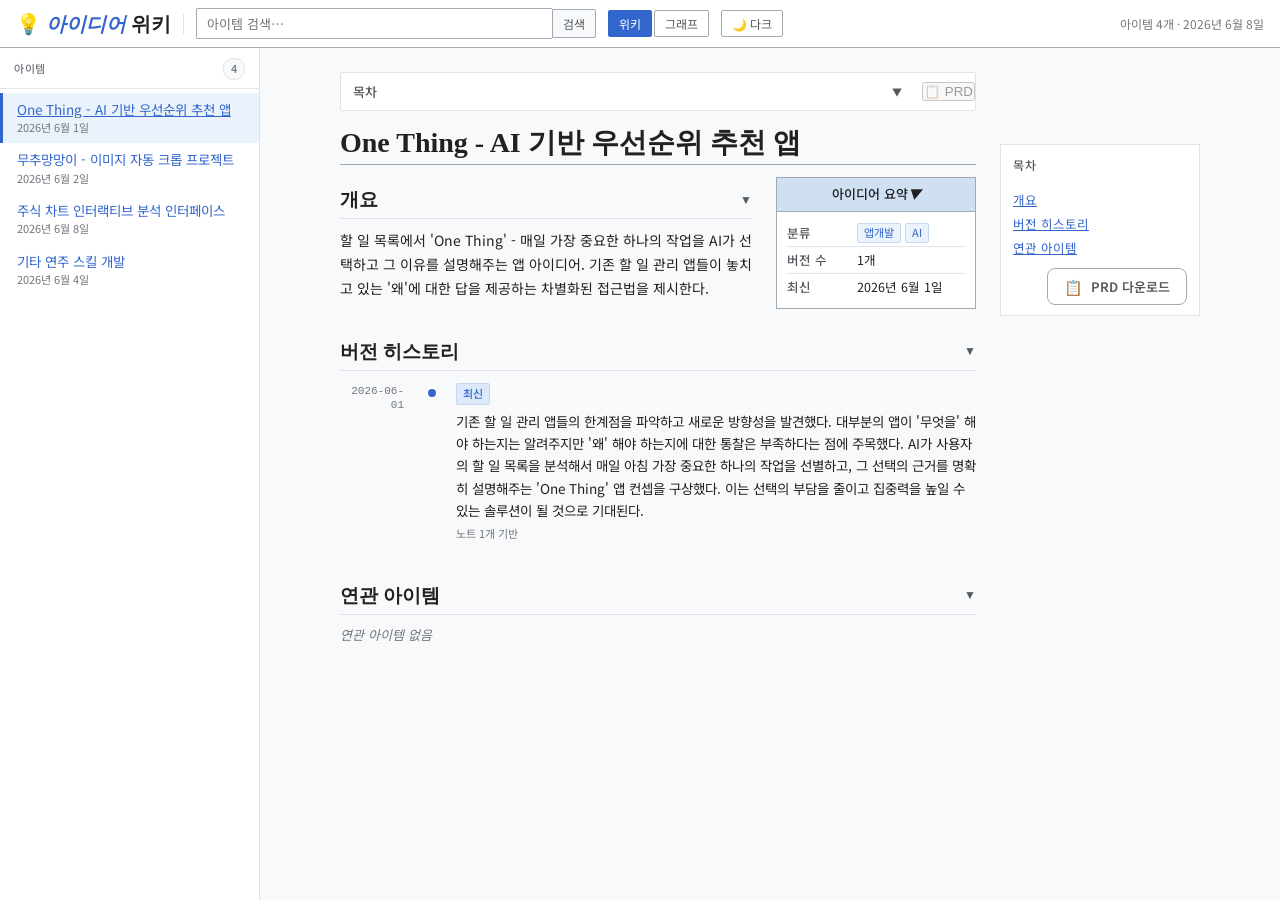
==== commit dde9e3c4: "chore: update index.html [2026-06-08T09:04:19Z]" ====
--- a/index.html
+++ b/index.html
@@ -1313,10 +1313,12 @@
 
     #sidebar-overlay {
       display: block;
+      pointer-events: none;
     }
 
     #sidebar-overlay.open {
       opacity: 1;
+      pointer-events: auto;
     }
 
     /* 메인 패딩 축소 */
@@ -1411,8 +1413,8 @@
 // AUTO-GENERATED: wiki.json 인라인 데이터
 const WIKI_DATA = {
   "schema_version": "1",
-  "updated_at": "2026-06-05T03:46:13.198812+00:00",
-  "last_processed_at": "2026-06-05T03:46:11.631176+00:00",
+  "updated_at": "2026-06-08T09:04:19.493700+00:00",
+  "last_processed_at": "2026-06-08T09:04:18.484339+00:00",
   "items": [
     {
       "id": "item_356aafe9",
@@ -1438,32 +1440,27 @@
       "id": "item_58345194",
       "title": "무추망망이 - 이미지 자동 크롭 프로젝트",
       "tags": [
-        "무추망망이",
-        "이미지크롭",
-        "opencv",
-        "프로젝트아이디어",
-        "자동화기술",
+        "#무추망망이",
+        "#이미지크롭",
         "#opencv",
+        "#프로젝트아이디어",
+        "#자동화기술",
         "#이미지처리",
         "#자동크롭",
-        "#무추망망이",
-        "#프로젝트아이디어",
-        "이미지처리",
-        "OpenCV",
-        "자동크롭",
-        "#OpenCV",
-        "#자동화기술",
         "#이미지크롤링",
         "#집만들기",
-        "#자동화",
-        "#채팅봇",
-        "#이미지크롭",
-        "#메신저",
-        "#프로젝트",
-        "#개발아이디어"
+        "#자동화"
       ],
       "summary": "무추망망이 프로젝트의 일환으로 진행되는 이미지 자동 크롭 기술 개발 아이디어. OpenCV를 활용한 구현을 계획하고 있으며, 모바일 메시지 화면 스크린샷을 대상으로 한 자동 크롭 기능을 포함한다. 프로젝트에 대한 긍정적인 피드백을 받은 상태이다.",
       "versions": [
+        {
+          "week": "2026-06-02",
+          "content": "'무추망망이 집 만들기' 프로젝트의 일환으로 이미지 자동 크롭 기술 개발이 시작되었다. 주요 목표는 스마트폰 메시지 화면 스크린샷에서 캐릭터 이미지나 특정 영역을 자동으로 감지하고 크롭하는 것이다. OpenCV를 활용한 구현 방향을 설정했으며, 이미지 처리와 컴퓨터 비전 기술을 통해 자동화된 크롭 시스템을 만들 계획이다. 프로젝트에 대해 주변에서 긍정적인 반응을 받았으며('어무이가 인정하셨네'), 이는 프로젝트의 실용성과 가치가 인정받고 있음을 의미한다. '똑똑망망이'라는 별칭도 생겼으며, 이는 프로젝트의 지능적인 자동화 특성을 잘 보여준다.",
+          "source_note_ids": [
+            "1zn2Zcgk087Ie3YBh4pMF_JjYj-d2N19r"
+          ],
+          "tokens": 0
+        },
         {
           "week": "2026-06-01",
           "content": "무추망망이 프로젝트의 이미지 크롤링 기술에 대한 구체적인 방향을 설정했습니다. OpenCV를 활용한 자동 크롭 기능 개발을 계획하고 있으며, 특히 모바일 채팅 화면에서 이미지를 자동으로 감지하고 추출하는 기능에 집중하고 있습니다. 프로젝트에 대한 외부 피드백도 긍정적이어서 개발 동기가 높은 상태입니다.",
@@ -1615,23 +1612,23 @@
         },
         {
           "type": "image",
-          "drive_id": "1GU_3PQEDhGiGU5qImbuMhpPqpTrB7O3-",
+          "drive_id": "17OFnzwJA0s_rWW-2aS0Tgxkhg-hIvd4S",
           "filename": "Notes_260602_144020_p1_d1.jpg",
           "ocr_text": "",
-          "summary": "스마트폰 채팅 화면 스크린샷을 둘러싼 직사각형 테두리. 내부에는 카카오톡과 유사한 채팅 인터페이스가 있고, 애니메이션 캐릭터 이미지가 포함된 메시지들이 표시되어 있음",
+          "summary": "스마트폰 메시지 인터페이스의 스케치로, 메시지 창과 애니메이션 캐릭터 이미지가 포함된 대화 화면을 보여줍니다",
           "tags": [],
-          "pic_drive_id": "1GU_3PQEDhGiGU5qImbuMhpPqpTrB7O3-",
-          "description": "스마트폰 채팅 화면 스크린샷을 둘러싼 직사각형 테두리. 내부에는 카카오톡과 유사한 채팅 인터페이스가 있고, 애니메이션 캐릭터 이미지가 포함된 메시지들이 표시되어 있음"
+          "pic_drive_id": "17OFnzwJA0s_rWW-2aS0Tgxkhg-hIvd4S",
+          "description": "스마트폰 메시지 인터페이스의 스케치로, 메시지 창과 애니메이션 캐릭터 이미지가 포함된 대화 화면을 보여줍니다"
         },
         {
           "type": "image",
-          "drive_id": "1NmTRHV0wnMyGZzLJ-H7w9BIUZu1KPh3l",
+          "drive_id": "1EFejZdgYxXDdezWk2TFV44hK2cKb9ViT",
           "filename": "Notes_260602_144020_p1_d2.jpg",
           "ocr_text": "",
-          "summary": "스크린샷을 가리키는 화살표와 함께 '이미지 자동 크롤'이라는 손글씨 설명",
+          "summary": "스마트폰 스크린샷을 가리키는 화살표와 '이미지 자동 크롭'이라는 설명 텍스트",
           "tags": [],
-          "pic_drive_id": "1NmTRHV0wnMyGZzLJ-H7w9BIUZu1KPh3l",
-          "description": "스크린샷을 가리키는 화살표와 함께 '이미지 자동 크롤'이라는 손글씨 설명"
+          "pic_drive_id": "1EFejZdgYxXDdezWk2TFV44hK2cKb9ViT",
+          "description": "스마트폰 스크린샷을 가리키는 화살표와 '이미지 자동 크롭'이라는 설명 텍스트"
         },
         {
           "type": "image",
@@ -1647,16 +1644,16 @@
       "body": "## 프로젝트 개요\n\n![채팅 화면 예시](attachment:Notes_260602_144020_p1_d1.jpg)\n\n'무추망망이 집 만들기' 프로젝트의 핵심 기능으로 이미지 크롤링 기술을 개발하고 있습니다. 채팅 애플리케이션에서 자동으로 이미지를 수집하고 처리하는 시스템을 구축하는 것이 목표입니다.\n\n## 기술적 접근\n\nOpenCV를 주요 기술 스택으로 선택하여 이미지 자동 크롭 기능을 구현할 계획입니다. 모바일 메신저 화면의 스크린샷에서 특정 영역(이미지 부분)을 자동으로 감지하고 추출하는 기능을 개발 중입니다.\n\n## 프로젝트 진행 상황\n\n아이디어에 대해 긍정적인 피드백을 받았으며('어무이가 인정하셨네'), 프로젝트 진행에 대한 동기가 높은 상태입니다. 현재 기술 검증 및 프로토타입 개발 단계에 있습니다.",
       "see_also": [
         {
-          "name": "이미지 세그멘테이션",
-          "description": "이미지에서 특정 객체를 분리하는 컴퓨터 비전 기술"
-        },
-        {
-          "name": "OCR (광학 문자 인식)",
-          "description": "이미지에서 텍스트를 추출하는 기술"
-        },
-        {
-          "name": "Web Scraping",
-          "description": "웹에서 자동으로 데이터를 수집하는 기술"
+          "name": "YOLO",
+          "description": "실시간 객체 검출을 위한 딥러닝 모델"
+        },
+        {
+          "name": "Tesseract OCR",
+          "description": "텍스트 영역 인식을 위한 광학 문자 인식 도구"
+        },
+        {
+          "name": "Selenium",
+          "description": "자동화된 스크린샷 수집을 위한 웹 드라이버"
         }
       ]
     },
@@ -1669,43 +1666,23 @@
         "#데이터분석",
         "#인터페이스디자인",
         "#최적화",
-        "주식차트",
-        "데이터시각화",
-        "UI/UX",
-        "드래그인터페이스",
-        "성능최적화",
-        "금융데이터",
-        "데이터분석",
-        "인터페이스디자인",
-        "최적화",
+        "#데이터시각화",
         "#드래그인터페이스",
-        "#데이터시각화",
         "#성능최적화",
-        "#인터랙티브차트",
         "#금융데이터",
-        "#차트",
-        "#트레이딩",
-        "#기간범위",
-        "#드래그",
-        "#가격그래프",
-        "#인사이트",
-        "#UI설계",
-        "#기간분석",
-        "#가격분석",
-        "#주식분석",
-        "#웹애플리케이션",
-        "#CSV",
-        "#인터렉티브",
-        "#주식분석툴",
-        "#투자분석",
-        "#드래그확대",
-        "#웹도구",
-        "#주식투자",
-        "#가격차트",
-        "#인터랙션"
+        "#인터랙티브차트"
       ],
       "summary": "CSV 데이터를 업로드하여 인터랙티브한 주식 차트를 생성하고, 드래그를 통한 구간 선택으로 수익률 등의 상세 분석을 제공하는 웹 애플리케이션. 두 점(P1, P2) 클릭을 통한 구간별 분석, 선형/캔들 차트 전환, 축 고정, 로그변환 등의 고급 기능과 JSON 형태 저장/불러오기 기능을 포함한다. 성능 최적화를 위해 확대 수준에 따라 일봉/월봉을 동적으로 전환하는 스마트한 렌더링 시스템을 구현한다.",
       "versions": [
+        {
+          "week": "2026-06-08",
+          "content": "주식 차트 분석 도구의 구체적인 UI/UX 설계가 더욱 세밀하게 발전했다. 이번 주에는 사용자 인터페이스의 핵심 기능들이 명확히 정의되었다. 상단에는 사용자가 페이지 이름을 지을 수 있는 제목 박스가 배치되고, 메인 차트 영역에서는 CSV 데이터를 불러와 황금색 선으로 주가를 표시한다. 두 점(P1, P2)을 클릭하면 파란색으로 표시되며, 하단 테이블에 상세 분석 데이터가 나타난다. 테이블에는 시작/끝 시간, 기간 길이, 시작점/끝점 가격, 수익률, 수익률속도 등의 핵심 지표들이 포함된다. 성능 최적화를 위해 범위가 커질 때 월봉으로 자동 전환되고, 축소 시 일봉으로 돌아가는 스마트 렌더링 시스템을 구현한다. 선형/캔들 차트 전환, 축 고정, y축 로그변환, JSON 형태의 데이터 저장/불러오기 기능도 포함된다.",
+          "source_note_ids": [
+            "1y2bLbzdCpsMGvk8AFFwSUVPJW59jmEtb",
+            "1ITOw6qK4bi-dyvOrA1DuYQ21psU4uzz5"
+          ],
+          "tokens": 0
+        },
         {
           "week": "2026-06-01",
           "content": "기존 주식 차트 분석 도구의 상세 기능을 더욱 구체화했습니다. 특히 드래그 기반 기간 확대 인터페이스와 성능 최적화를 위한 일봉/월봉 동적 전환 시스템을 설계했으며, 사용자가 선택한 구간에 대한 포괄적인 분석 데이터 제공 방식을 정리했습니다. UI 설계 스케치를 통해 구체적인 인터페이스 형태도 시각화했습니다.",
@@ -1831,23 +1808,23 @@
         },
         {
           "type": "image",
-          "drive_id": "1z5Vksyh04fyf3PPLUVPEpplPLk3kTC5O",
+          "drive_id": "1TSTMXxeG2t-elX9quyAmJA6dKczMe6S4",
           "filename": "Notes_260605_105907_p1_d1.jpg",
           "ocr_text": "",
-          "summary": "주식 가격 변동을 보여주는 노란색 선형 그래프와 특정 지점(P1, P2)을 표시하는 파란색 수직 화살표들",
+          "summary": "황금색 선으로 그려진 주식 가격 차트와 파란색 점으로 표시된 두 개의 데이터 포인트 P1, P2",
           "tags": [],
-          "pic_drive_id": "1z5Vksyh04fyf3PPLUVPEpplPLk3kTC5O",
-          "description": "주식 가격 변동을 보여주는 노란색 선형 그래프와 특정 지점(P1, P2)을 표시하는 파란색 수직 화살표들"
+          "pic_drive_id": "1TSTMXxeG2t-elX9quyAmJA6dKczMe6S4",
+          "description": "황금색 선으로 그려진 주식 가격 차트와 파란색 점으로 표시된 두 개의 데이터 포인트 P1, P2"
         },
         {
           "type": "image",
-          "drive_id": "1YU2aZyFhILbziYBqYGVuZFGlsQaxVRDp",
+          "drive_id": "1vRkUBPKJpk-I9Fkojfe7qKbAwtTvTNcX",
           "filename": "Notes_260605_105907_p1_d2.jpg",
           "ocr_text": "",
-          "summary": "데이터를 정리한 테이블 구조, 왼쪽에는 P1, P2 등의 항목 리스트, 오른쪽에는 '표' 영역",
+          "summary": "데이터를 표시하기 위한 테이블 구조",
           "tags": [],
-          "pic_drive_id": "1YU2aZyFhILbziYBqYGVuZFGlsQaxVRDp",
-          "description": "데이터를 정리한 테이블 구조, 왼쪽에는 P1, P2 등의 항목 리스트, 오른쪽에는 '표' 영역"
+          "pic_drive_id": "1vRkUBPKJpk-I9Fkojfe7qKbAwtTvTNcX",
+          "description": "데이터를 표시하기 위한 테이블 구조"
         },
         {
           "type": "image",
@@ -1861,30 +1838,30 @@
         },
         {
           "type": "image",
-          "drive_id": "1UTvi1jQqXWIeuVDyV5QPzLNFXLq97zQF",
+          "drive_id": "15Da7Hz-RuCQsCtSyhtRDYtuwLnMv0eWL",
           "filename": "Notes_260603_012446_p1_d1.jpg",
           "ocr_text": "",
-          "summary": "가격 차트 그래프 - Y축에 '가격', X축에 '시간'이 표시되고, 지그재그 형태의 가격 선이 그려져 있으며, 드래그 확대 영역이 화살표로 표시됨",
+          "summary": "가격-시간 축 그래프로, 위아래로 변동하는 가격 선이 그려져 있고, 드래그 확대 영역을 나타내는 화살표와 범위 표시가 있음",
           "tags": [],
-          "pic_drive_id": "1UTvi1jQqXWIeuVDyV5QPzLNFXLq97zQF",
-          "description": "가격 차트 그래프 - Y축에 '가격', X축에 '시간'이 표시되고, 지그재그 형태의 가격 선이 그려져 있으며, 드래그 확대 영역이 화살표로 표시됨"
+          "pic_drive_id": "15Da7Hz-RuCQsCtSyhtRDYtuwLnMv0eWL",
+          "description": "가격-시간 축 그래프로, 위아래로 변동하는 가격 선이 그려져 있고, 드래그 확대 영역을 나타내는 화살표와 범위 표시가 있음"
         },
         {
           "type": "image",
-          "drive_id": "13z4XXT3LNZ2OkuZLfdzB2n17FH671a7j",
+          "drive_id": "1VoUFwu5X-ezdgtZnWKDfYTW18IOpOKwK",
           "filename": "Notes_260603_012446_p1_d2.jpg",
           "ocr_text": "",
-          "summary": "기간 범위 선택 다이어그램 - 직사각형 형태의 범위 선택 영역과 세로선들, min/max 표시가 포함됨",
+          "summary": "기간 설정을 위한 테이블 형태의 다이어그램으로, 세로선들로 구분된 셀들과 min/max 기간 설정 관련 구조를 보여줌",
           "tags": [],
-          "pic_drive_id": "13z4XXT3LNZ2OkuZLfdzB2n17FH671a7j",
-          "description": "기간 범위 선택 다이어그램 - 직사각형 형태의 범위 선택 영역과 세로선들, min/max 표시가 포함됨"
+          "pic_drive_id": "1VoUFwu5X-ezdgtZnWKDfYTW18IOpOKwK",
+          "description": "기간 설정을 위한 테이블 형태의 다이어그램으로, 세로선들로 구분된 셀들과 min/max 기간 설정 관련 구조를 보여줌"
         }
       ],
       "body": "## 핵심 기능\n\n![UI 설계 스케치](attachment:Notes_260605_105907_p1_d1.jpg)\n\n사용자가 CSV 파일을 업로드하여 주식 데이터를 시각화하고, 인터랙티브한 차트로 분석할 수 있는 웹 도구입니다. 상단의 제목 박스에서 페이지 이름을 설정할 수 있으며, 두 점(P1, P2)을 클릭하여 특정 구간의 상세 분석 데이터를 표로 확인할 수 있습니다.\n\n## 데이터 분석 기능\n\n![차트 인터페이스](attachment:Notes_260603_012446_p1_d1.jpg)\n\n선택된 구간에 대해 다음과 같은 상세 분석을 제공합니다:\n- P1 시작/끝 시간과 기간 길이\n- 시작점/끝점의 가격\n- 수익률 = (끝점 가격 - 시작점 가격) / 시작점 가격\n- 수익률 속도 = 수익률/기간길이\n- 기간 내 최저점/최고점의 가격과 시각\n- 최저점에서 최고점까지의 시간 차이\n\n## 고급 기능 및 최적화\n\n차트는 선형 그래프(종가 사용)와 캔들 그래프(시가/고가/저가/종가 모두 활용) 간 전환이 가능합니다. 드래그를 통한 확대/축소, 구간 이동, y축 로그변환, 축 고정 등의 인터랙티브 기능을 지원합니다. 성능 최적화를 위해 렌더링 부담이 클 때는 월봉으로 표시하고, 축소 시 일봉으로 세밀하게 표현하는 동적 렌더링을 구현합니다.\n\n## 데이터 관리\n\nCSV 파일 업로드와 JSON 형태의 분석 결과 저장/불러오기 기능을 제공하여, 작업 내용을 보존하고 동일한 상태로 렌더링할 수 있습니다.",
       "see_also": [
         {
           "name": "TradingView",
-          "description": "전문 차트 분석 플랫폼의 인터페이스 참고"
+          "description": "전문 차트 분석 플랫폼으로 인터페이스 참고"
         },
         {
           "name": "D3.js",
@@ -1892,7 +1869,11 @@
         },
         {
           "name": "Plotly",
-          "description": "인터랙티브 차트 생성 도구"
+          "description": "인터랙티브 차트 생성 라이브러리"
+        },
+        {
+          "name": "백테스팅",
+          "description": "투자 전략의 과거 성과 검증 방법"
         }
       ]
     },
@@ -1909,12 +1890,18 @@
         "#기타",
         "#음계",
         "#프렛",
-        "#악보연주",
-        "#레슨",
-        "#오선보"
+        "#악보연주"
       ],
       "summary": "6번줄 메이저 스케일의 음이름과 Eb 메이저 스케일의 3번품 포지션 연습을 통한 기타 연주 실력 향상 과정. 도에서 각 음까지의 프렛 간격을 암기하여 계산 없이 바로 연주할 수 있도록 하는 것이 목표이며, 최종적으로는 오선지 악보를 보고 연주할 수 있는 수준까지 발전시키는 것을 목표로 한다.",
       "versions": [
+        {
+          "week": "2026-06-04",
+          "content": "이번 주 기타 레슨에서는 6번줄 메이저 스케일의 체계적인 학습이 진행되었다. 1~5번품의 음이름을 명확히 정리했다: 1번품(솔라), 2번품(라시도), 3번품(시도레), 4번품(레미), 5번품(미파솔). 특히 Eb 메이저에서 11프렛 6번줄을 도로 고정하고 3번품 포지션을 적용하는 연습을 집중적으로 했다. 핵심 목표는 머리로 계산하지 않고 손으로 바로 연주할 수 있도록 하는 것이다. 도에서 각 음까지의 프렛 간격을 암기했다: 도~레(2), 도~미(4), 도~솔(7), 도~라(9), 도~도(12). 이 연습의 최종 목표는 오선지 악보를 보고 즉석에서 연주할 수 있는 수준에 도달하는 것이다.",
+          "source_note_ids": [
+            "1Yg_BlShCBr4mLO2r3NlLsCIkhT438EnC"
+          ],
+          "tokens": 0
+        },
         {
           "week": "2026-06-01",
           "content": "이번 주 기타 레슨에서 6번줄 메이저 스케일의 음이름과 Eb 메이저 스케일 학습에 집중했습니다. 특히 11프렛을 '도'로 하는 Eb 메이저에서 3번품 포지션 연습을 시작했고, 도에서 각 음까지의 정확한 프렛 간격을 암기하는 훈련을 진행했습니다. 계산 없이 즉시 연주할 수 있는 수준까지 손에 익히는 것이 현재 목표입니다.",
@@ -1929,15 +1916,15 @@
       "see_also": [
         {
           "name": "CAGED 시스템",
-          "description": "기타 지판 전체를 이해하는 체계적 접근법"
+          "description": "기타 지판 전체를 체계적으로 이해하는 방법"
         },
         {
           "name": "Circle of Fifths",
-          "description": "조성과 스케일 관계를 이해하는 음악 이론"
-        },
-        {
-          "name": "Sight Reading",
-          "description": "악보를 보고 바로 연주하는 기술"
+          "description": "조성과 스케일 관계를 이해하는 음악 이론 도구"
+        },
+        {
+          "name": "기타 아르페지오",
+          "description": "화음을 분산하여 연주하는 기법"
         }
       ]
     }
@@ -2396,6 +2383,7 @@
             <div class="tl-badge">${i===0 ? '최신' : fmtWeek(v.week)}</div>
             <div class="tl-content">${esc(v.content||'')}</div>
             ${v.source_note_ids?.length ? `<div class="tl-sources">노트 ${v.source_note_ids.length}개 기반</div>` : ''}
+            ${v.tokens ? `<div class="tl-tokens">🔢 ${v.tokens.toLocaleString()} tokens</div>` : ''}
           </div>
         </div>`).join('');
 
@@ -2468,6 +2456,10 @@
           <div class="infobox-label">연관</div>
           <div class="infobox-val">${relatedItems.map(r=>`<span class="related-link" data-id="${r.id}" style="font-size:12px">${esc(r.title)}</span>`).join(', ')}</div>
         </div>` : ''}
+        ${item.versions?.[0]?.tokens ? `<div class="infobox-row">
+          <div class="infobox-label">토큰</div>
+          <div class="infobox-val" style="font-size:12px;color:var(--text-dim)">🔢 ${item.versions[0].tokens.toLocaleString()} tokens</div>
+        </div>` : ''}
       </div>
     </div>
 
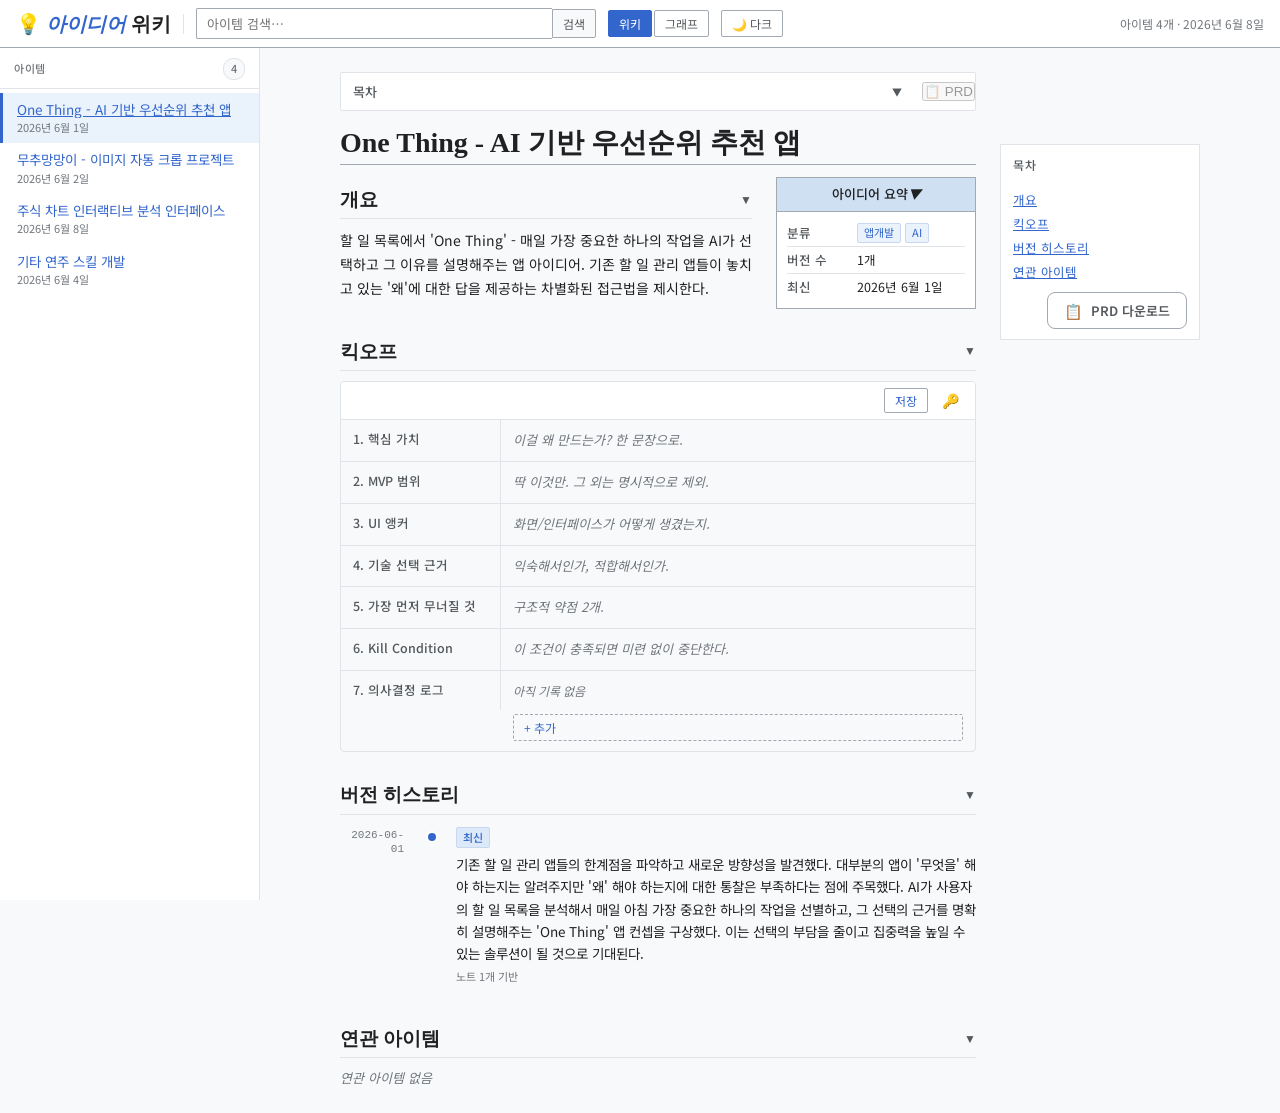
==== commit d8c625d9: "chore: rebuild index.html with kickoff section [2026-06-09T05:10:46Z]" ====
--- a/index.html
+++ b/index.html
@@ -916,6 +916,214 @@
     font-size: 12.5px;
     line-height: 1.7;
     color: var(--text-muted);
+  }
+
+  /* ── 킥오프 섹션 ── */
+  .kickoff-block {
+    border: 1px solid var(--border-light);
+    border-radius: 4px;
+    overflow: hidden;
+    margin-bottom: 8px;
+  }
+
+  .kickoff-save-bar {
+    display: flex;
+    align-items: center;
+    gap: 8px;
+    padding: 6px 10px;
+    background: var(--surface);
+    border-bottom: 1px solid var(--border-light);
+    justify-content: flex-end;
+  }
+
+  .kickoff-save-msg {
+    font-size: 12px;
+    color: var(--text-dim);
+    flex: 1;
+    min-width: 0;
+  }
+  .kickoff-save-msg.saving { color: var(--text-muted); }
+  .kickoff-save-msg.saved  { color: #2e7d32; }
+  .kickoff-save-msg.error  { color: #c62828; }
+
+  .kickoff-save-btn {
+    font-size: 12px;
+    padding: 3px 10px;
+    border: 1px solid var(--border);
+    background: var(--surface);
+    color: var(--accent);
+    cursor: pointer;
+    border-radius: 2px;
+    font-family: var(--font-sans);
+    white-space: nowrap;
+  }
+  .kickoff-save-btn:hover { background: var(--tag-bg); }
+
+  .kickoff-cancel-btn {
+    font-size: 12px;
+    padding: 3px 10px;
+    border: 1px solid var(--border);
+    background: var(--surface);
+    color: var(--text-muted);
+    cursor: pointer;
+    border-radius: 2px;
+    font-family: var(--font-sans);
+  }
+  .kickoff-cancel-btn:hover { background: var(--bg); }
+
+  .kickoff-token-btn {
+    font-size: 14px;
+    padding: 2px 6px;
+    border: none;
+    background: transparent;
+    cursor: pointer;
+    color: var(--text-dim);
+    border-radius: 2px;
+  }
+  .kickoff-token-btn:hover { color: var(--accent); }
+
+  .kickoff-row {
+    display: flex;
+    border-bottom: 1px solid var(--border-light);
+  }
+  .kickoff-row:last-child { border-bottom: none; }
+
+  .kickoff-label {
+    flex-shrink: 0;
+    width: 160px;
+    padding: 10px 12px;
+    font-size: 12.5px;
+    font-weight: 500;
+    color: var(--text-muted);
+    background: var(--bg);
+    border-right: 1px solid var(--border-light);
+    line-height: 1.5;
+  }
+
+  .kickoff-value {
+    flex: 1;
+    padding: 10px 12px;
+    font-size: 13px;
+    line-height: 1.6;
+    color: var(--text);
+    outline: none;
+    min-height: 40px;
+    white-space: pre-wrap;
+    word-break: break-word;
+    transition: background .1s;
+  }
+  .kickoff-value:focus {
+    background: var(--tag-bg);
+    box-shadow: inset 2px 0 0 var(--accent);
+  }
+  .kickoff-value.kickoff-empty::before {
+    content: attr(data-placeholder);
+    color: var(--text-dim);
+    pointer-events: none;
+    font-style: italic;
+  }
+  .kickoff-value.kickoff-empty:focus::before { display: none; }
+
+  /* 의사결정 로그 */
+  .kickoff-log-section { align-items: flex-start; }
+
+  .kickoff-log-body {
+    flex: 1;
+    padding: 10px 12px;
+  }
+
+  .kickoff-log-empty {
+    font-size: 12px;
+    color: var(--text-dim);
+    font-style: italic;
+    margin-bottom: 8px;
+  }
+
+  .kickoff-log-item {
+    border: 1px solid var(--border-light);
+    border-radius: 3px;
+    padding: 8px 10px;
+    margin-bottom: 6px;
+    font-size: 12.5px;
+    background: var(--bg);
+  }
+
+  .kickoff-log-meta {
+    display: flex;
+    justify-content: space-between;
+    align-items: center;
+    margin-bottom: 4px;
+  }
+
+  .kickoff-log-date {
+    font-size: 11px;
+    color: var(--text-dim);
+  }
+
+  .kickoff-log-del {
+    font-size: 11px;
+    border: none;
+    background: transparent;
+    color: var(--text-dim);
+    cursor: pointer;
+    padding: 0 2px;
+    line-height: 1;
+  }
+  .kickoff-log-del:hover { color: #c62828; }
+
+  .kickoff-log-decision,
+  .kickoff-log-reason,
+  .kickoff-log-alt {
+    font-size: 12.5px;
+    line-height: 1.5;
+    color: var(--text);
+    margin-top: 2px;
+  }
+
+  .kickoff-log-add-btn {
+    margin-top: 6px;
+    font-size: 12px;
+    padding: 4px 10px;
+    border: 1px dashed var(--border);
+    background: transparent;
+    color: var(--accent);
+    cursor: pointer;
+    border-radius: 2px;
+    font-family: var(--font-sans);
+    width: 100%;
+    text-align: left;
+  }
+  .kickoff-log-add-btn:hover { background: var(--tag-bg); }
+
+  .kickoff-log-form {
+    margin-top: 8px;
+    display: flex;
+    flex-direction: column;
+    gap: 6px;
+  }
+
+  .kickoff-log-input {
+    font-size: 12.5px;
+    font-family: var(--font-sans);
+    padding: 6px 8px;
+    border: 1px solid var(--border);
+    border-radius: 2px;
+    background: var(--surface);
+    color: var(--text);
+    resize: vertical;
+    width: 100%;
+  }
+  .kickoff-log-input:focus { outline: none; border-color: var(--accent); }
+
+  .kickoff-log-form-btns {
+    display: flex;
+    gap: 6px;
+  }
+
+  /* 모바일 대응 */
+  @media (max-width: 640px) {
+    .kickoff-label { width: 110px; font-size: 11.5px; }
+    .kickoff-value { font-size: 12.5px; }
   }
   /* 그래프 뷰 */
   #graph-view {
@@ -2300,6 +2508,259 @@
   arrow.style.transform = isOpen ? '' : 'rotate(180deg)';
 }
 
+// ── 킥오프 섹션 ─────────────────────────────────────────────
+
+const KICKOFF_FIELDS = [
+  { key: 'core_value',     label: '1. 핵심 가치',          hint: '이걸 왜 만드는가? 한 문장으로.' },
+  { key: 'mvp_scope',      label: '2. MVP 범위',            hint: '딱 이것만. 그 외는 명시적으로 제외.' },
+  { key: 'ui_anchor',      label: '3. UI 앵커',             hint: '화면/인터페이스가 어떻게 생겼는지.' },
+  { key: 'tech_rationale', label: '4. 기술 선택 근거',      hint: '익숙해서인가, 적합해서인가.' },
+  { key: 'weak_points',    label: '5. 가장 먼저 무너질 것', hint: '구조적 약점 2개.' },
+  { key: 'kill_condition', label: '6. Kill Condition',      hint: '이 조건이 충족되면 미련 없이 중단한다.' },
+];
+
+function buildKickoffHtml(item) {
+  const ko = item.kickoff || {};
+  const rows = KICKOFF_FIELDS.map(f => {
+    const val = ko[f.key] || '';
+    const isEmpty = !val.trim();
+    return `
+      <div class="kickoff-row" data-item-id="${esc(item.id)}" data-field="${f.key}">
+        <div class="kickoff-label">${f.label}</div>
+        <div class="kickoff-value${isEmpty ? ' kickoff-empty' : ''}"
+             data-placeholder="${esc(f.hint)}"
+             contenteditable="true"
+             spellcheck="false"
+        >${isEmpty ? '' : esc(val)}</div>
+      </div>`;
+  }).join('');
+
+  const logs = (ko.decision_log || []);
+  const logRows = logs.length === 0
+    ? `<div class="kickoff-log-empty">아직 기록 없음</div>`
+    : logs.map((l, i) => `
+        <div class="kickoff-log-item">
+          <div class="kickoff-log-meta">
+            <span class="kickoff-log-date">${esc(l.date||'')}</span>
+            <button class="kickoff-log-del" data-log-idx="${i}" title="삭제">✕</button>
+          </div>
+          <div class="kickoff-log-decision"><strong>결정:</strong> ${esc(l.decision||'')}</div>
+          ${l.reason ? `<div class="kickoff-log-reason"><strong>이유:</strong> ${esc(l.reason)}</div>` : ''}
+          ${l.rejected_alternative ? `<div class="kickoff-log-alt"><strong>포기한 대안:</strong> ${esc(l.rejected_alternative)}</div>` : ''}
+        </div>`).join('');
+
+  return `
+    <div class="kickoff-block" data-item-id="${esc(item.id)}">
+      <div class="kickoff-save-bar">
+        <span class="kickoff-save-msg" id="kickoff-save-msg-${esc(item.id)}"></span>
+        <button class="kickoff-save-btn" onclick="saveKickoff('${esc(item.id)}')">저장</button>
+        <button class="kickoff-token-btn" onclick="openTokenModal()" title="GitHub Token 설정">🔑</button>
+      </div>
+      ${rows}
+      <div class="kickoff-row kickoff-log-section">
+        <div class="kickoff-label">7. 의사결정 로그</div>
+        <div class="kickoff-log-body">
+          <div id="kickoff-log-list-${esc(item.id)}">${logRows}</div>
+          <button class="kickoff-log-add-btn" onclick="openLogForm('${esc(item.id)}')">+ 추가</button>
+          <div class="kickoff-log-form" id="kickoff-log-form-${esc(item.id)}" style="display:none">
+            <input class="kickoff-log-input" id="log-date-${esc(item.id)}" type="date" value="${new Date().toISOString().slice(0,10)}">
+            <textarea class="kickoff-log-input" id="log-decision-${esc(item.id)}" placeholder="결정 내용" rows="2"></textarea>
+            <textarea class="kickoff-log-input" id="log-reason-${esc(item.id)}" placeholder="이유" rows="2"></textarea>
+            <textarea class="kickoff-log-input" id="log-alt-${esc(item.id)}" placeholder="포기한 대안" rows="2"></textarea>
+            <div class="kickoff-log-form-btns">
+              <button class="kickoff-save-btn" onclick="submitLogEntry('${esc(item.id)}')">추가</button>
+              <button class="kickoff-cancel-btn" onclick="closeLogForm('${esc(item.id)}')">취소</button>
+            </div>
+          </div>
+        </div>
+      </div>
+    </div>`;
+}
+
+// ── 킥오프 편집 이벤트 위임 ──────────────────────────────────
+document.addEventListener('focusout', e => {
+  const val = e.target;
+  if (!val.classList.contains('kickoff-value')) return;
+  val.classList.toggle('kickoff-empty', !val.textContent.trim());
+});
+
+// ── 의사결정 로그 폼 ──────────────────────────────────────────
+function openLogForm(itemId) {
+  document.getElementById(`kickoff-log-form-${itemId}`).style.display = 'block';
+}
+function closeLogForm(itemId) {
+  document.getElementById(`kickoff-log-form-${itemId}`).style.display = 'none';
+}
+
+function submitLogEntry(itemId) {
+  const date     = document.getElementById(`log-date-${itemId}`)?.value || '';
+  const decision = document.getElementById(`log-decision-${itemId}`)?.value.trim() || '';
+  const reason   = document.getElementById(`log-reason-${itemId}`)?.value.trim() || '';
+  const alt      = document.getElementById(`log-alt-${itemId}`)?.value.trim() || '';
+  if (!decision) { alert('결정 내용을 입력하세요.'); return; }
+  saveKickoff(itemId, { date, decision, reason, rejected_alternative: alt });
+  closeLogForm(itemId);
+}
+
+// ── GitHub API 저장 ───────────────────────────────────────────
+const GH_REPO  = 'sbb2002/my-idea-wiki';
+const GH_BRANCH = 'gh-pages';
+
+function getGhToken() {
+  return localStorage.getItem('github_token') || '';
+}
+
+function openTokenModal(callback) {
+  const existing = getGhToken();
+  const token = prompt(
+    'GitHub Personal Access Token을 입력하세요.\n(repo 또는 contents 권한 필요)\n입력값은 이 브라우저에만 저장됩니다.',
+    existing || ''
+  );
+  if (token === null) return;           // 취소
+  if (token.trim()) {
+    localStorage.setItem('github_token', token.trim());
+    if (callback) callback();
+  } else {
+    localStorage.removeItem('github_token');
+  }
+}
+
+async function pushKickoffToGithub(itemId, updatedKickoff) {
+  const token = getGhToken();
+  if (!token) {
+    return new Promise((resolve, reject) => {
+      openTokenModal(() => pushKickoffToGithub(itemId, updatedKickoff).then(resolve).catch(reject));
+    });
+  }
+
+  const apiBase = `https://api.github.com/repos/${GH_REPO}/contents/wiki.json`;
+
+  // 1) 현재 wiki.json SHA + 내용 조회
+  const getResp = await fetch(`${apiBase}?ref=${GH_BRANCH}`, {
+    headers: { Authorization: `Bearer ${token}`, Accept: 'application/vnd.github+json' }
+  });
+  if (!getResp.ok) throw new Error(`GitHub GET 실패: ${getResp.status}`);
+  const getMeta = await getResp.json();
+  const sha = getMeta.sha;
+  const currentJson = JSON.parse(atob(getMeta.content.replace(/\n/g, '')));
+
+  // 2) 해당 아이템 kickoff만 업데이트
+  const targetItem = currentJson.items.find(i => i.id === itemId);
+  if (!targetItem) throw new Error(`아이템 ID ${itemId}를 찾을 수 없습니다.`);
+  targetItem.kickoff = updatedKickoff;
+  currentJson.updated_at = new Date().toISOString();
+
+  // 3) PUT
+  const newContent = btoa(unescape(encodeURIComponent(JSON.stringify(currentJson, null, 2))));
+  const putResp = await fetch(apiBase, {
+    method: 'PUT',
+    headers: {
+      Authorization: `Bearer ${token}`,
+      Accept: 'application/vnd.github+json',
+      'Content-Type': 'application/json',
+    },
+    body: JSON.stringify({
+      message: `chore: update kickoff for "${targetItem.title}"`,
+      content: newContent,
+      sha,
+      branch: GH_BRANCH,
+    }),
+  });
+  if (!putResp.ok) {
+    const err = await putResp.json().catch(() => ({}));
+    throw new Error(`GitHub PUT 실패: ${putResp.status} — ${err.message || ''}`);
+  }
+
+  // 4) 로컬 wiki 데이터도 동기화
+  const localItem = wiki.items.find(i => i.id === itemId);
+  if (localItem) localItem.kickoff = updatedKickoff;
+}
+
+async function saveKickoff(itemId, newLogEntry) {
+  const item = wiki.items.find(i => i.id === itemId);
+  if (!item) return;
+
+  // 현재 DOM에서 1~6번 값 수집
+  const block = document.querySelector(`.kickoff-block[data-item-id="${itemId}"]`);
+  if (!block) return;
+
+  const updatedKickoff = Object.assign({}, item.kickoff || {});
+  // decision_log 보존
+  if (!Array.isArray(updatedKickoff.decision_log)) updatedKickoff.decision_log = [];
+
+  KICKOFF_FIELDS.forEach(f => {
+    const el = block.querySelector(`.kickoff-row[data-field="${f.key}"] .kickoff-value`);
+    if (el) updatedKickoff[f.key] = el.textContent.trim();
+  });
+
+  // 의사결정 로그 신규 항목 추가
+  if (newLogEntry) {
+    updatedKickoff.decision_log = [newLogEntry, ...updatedKickoff.decision_log];
+  }
+
+  const msgEl = document.getElementById(`kickoff-save-msg-${itemId}`);
+  if (msgEl) { msgEl.textContent = '저장 중…'; msgEl.className = 'kickoff-save-msg saving'; }
+
+  try {
+    await pushKickoffToGithub(itemId, updatedKickoff);
+    if (msgEl) { msgEl.textContent = '✓ 저장됨'; msgEl.className = 'kickoff-save-msg saved'; }
+    setTimeout(() => { if (msgEl) { msgEl.textContent = ''; msgEl.className = 'kickoff-save-msg'; } }, 2500);
+
+    // 로그 목록 재렌더링
+    if (newLogEntry) {
+      const logList = document.getElementById(`kickoff-log-list-${itemId}`);
+      if (logList) {
+        const logs = updatedKickoff.decision_log;
+        logList.innerHTML = logs.map((l, i) => `
+          <div class="kickoff-log-item">
+            <div class="kickoff-log-meta">
+              <span class="kickoff-log-date">${esc(l.date||'')}</span>
+              <button class="kickoff-log-del" data-item-id="${itemId}" data-log-idx="${i}" title="삭제">✕</button>
+            </div>
+            <div class="kickoff-log-decision"><strong>결정:</strong> ${esc(l.decision||'')}</div>
+            ${l.reason ? `<div class="kickoff-log-reason"><strong>이유:</strong> ${esc(l.reason)}</div>` : ''}
+            ${l.rejected_alternative ? `<div class="kickoff-log-alt"><strong>포기한 대안:</strong> ${esc(l.rejected_alternative)}</div>` : ''}
+          </div>`).join('');
+      }
+    }
+  } catch (err) {
+    console.error('[kickoff save]', err);
+    const msg = err.message || '저장 실패';
+    if (msgEl) { msgEl.textContent = `✕ ${msg}`; msgEl.className = 'kickoff-save-msg error'; }
+  }
+}
+
+// 로그 삭제 이벤트 위임
+document.addEventListener('click', async e => {
+  const btn = e.target.closest('.kickoff-log-del');
+  if (!btn) return;
+  const itemId = btn.dataset.itemId;
+  const idx    = parseInt(btn.dataset.logIdx, 10);
+  if (!itemId || isNaN(idx)) return;
+  if (!confirm('이 항목을 삭제할까요?')) return;
+
+  const item = wiki.items.find(i => i.id === itemId);
+  if (!item?.kickoff?.decision_log) return;
+  const updatedKickoff = Object.assign({}, item.kickoff);
+  updatedKickoff.decision_log = updatedKickoff.decision_log.filter((_, i) => i !== idx);
+
+  const msgEl = document.getElementById(`kickoff-save-msg-${itemId}`);
+  if (msgEl) { msgEl.textContent = '삭제 중…'; msgEl.className = 'kickoff-save-msg saving'; }
+  try {
+    await pushKickoffToGithub(itemId, updatedKickoff);
+    if (msgEl) { msgEl.textContent = '✓ 삭제됨'; msgEl.className = 'kickoff-save-msg saved'; }
+    setTimeout(() => { if (msgEl) { msgEl.textContent = ''; msgEl.className = 'kickoff-save-msg'; } }, 2000);
+    // 로그 항목 DOM 제거
+    btn.closest('.kickoff-log-item')?.remove();
+    const logList = document.getElementById(`kickoff-log-list-${itemId}`);
+    if (logList && !logList.querySelector('.kickoff-log-item')) {
+      logList.innerHTML = `<div class="kickoff-log-empty">아직 기록 없음</div>`;
+    }
+  } catch (err) {
+    if (msgEl) { msgEl.textContent = `✕ ${err.message||'삭제 실패'}`; msgEl.className = 'kickoff-save-msg error'; }
+  }
+});
+
 function renderSidebar(items) {
   const list = document.getElementById('item-list');
   document.getElementById('item-count').textContent = items.length;
@@ -2411,6 +2872,7 @@
 
   tocItems = [
     { id: 'sec-summary', label: '개요' },
+    { id: 'sec-kickoff', label: '킥오프' },
     ...(item.body ? [{ id: 'sec-body', label: '상세 내용' }] : []),
     ...(hasPrd ? [{ id: 'sec-prd', label: 'PRD' }] : []),
     { id: 'sec-history', label: '버전 히스토리' },
@@ -2466,6 +2928,9 @@
     <h2 class="wiki-h2" id="sec-summary">개요</h2>
     <p class="summary-text">${esc(item.summary||'개요 없음')}</p>
 
+    <h2 class="wiki-h2" id="sec-kickoff">킥오프</h2>
+    ${buildKickoffHtml(item)}
+
     ${item.body ? `
     <h2 class="wiki-h2" id="sec-body">상세 내용</h2>
     <div class="wiki-body">${renderMarkdown(item.body, item.attachments||[])}</div>` : ''}
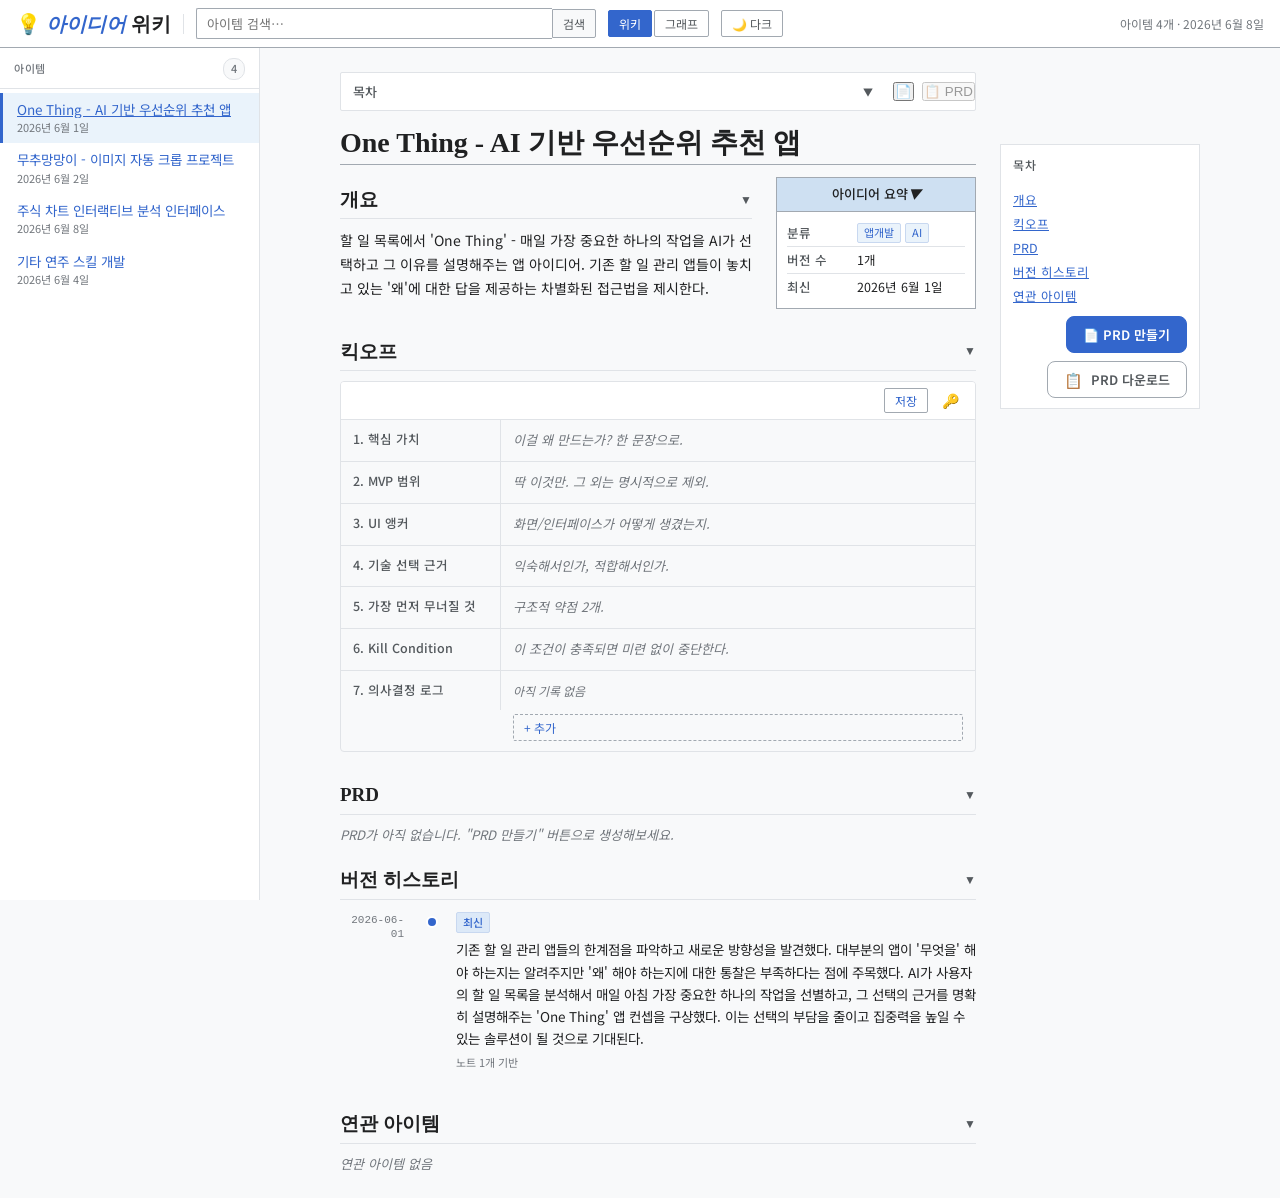
==== commit 1dec56cd: "chore: rebuild index.html — #46 #48 #49 #50 PRD 보안/생성/저장/열람" ====
--- a/index.html
+++ b/index.html
@@ -1269,6 +1269,31 @@
   }
 
   #graph-legend.collapsed #graph-legend-body { display: none; }
+
+
+  /* PRD 만들기 버튼 */
+  #prd-generate-btn {
+    display: none;
+    align-items: center;
+    gap: 8px;
+    padding: 8px 16px;
+    background: var(--accent);
+    border: 1.5px solid var(--accent);
+    border-radius: 8px;
+    color: #fff;
+    font-size: 13px;
+    font-family: var(--font-sans);
+    font-weight: 600;
+    cursor: pointer;
+    transition: background .18s, transform .12s, opacity .15s;
+    touch-action: manipulation;
+    -webkit-tap-highlight-color: transparent;
+    margin-left: auto;
+  }
+  #prd-generate-btn.visible { display: flex; }
+  #prd-generate-btn:hover { background: var(--accent-hover, var(--accent)); opacity: .9; }
+  #prd-generate-btn:active { transform: scale(.97); }
+  #prd-generate-btn:disabled { opacity: .55; cursor: wait; }
 
   /* PRD 다운로드 버튼 (uiverse faxriddin20 스타일 기반) */
   #prd-download-btn {
@@ -2229,6 +2254,9 @@
               <span>목차</span>
               <span id="toc-mobile-arrow">▼</span>
             </button>
+            <button id="prd-generate-btn-mobile" class="prd-mobile-btn" title="PRD 만들기" onclick="generatePrd()">
+              📄
+            </button>
             <button id="prd-download-btn-mobile" class="prd-mobile-btn" title="PRD 다운로드" onclick="downloadPrd()">
               📋 PRD
             </button>
@@ -2248,6 +2276,10 @@
         <div class="toc-box">
           <div class="toc-title">목차</div>
           <ul class="toc-list" id="toc-list"></ul>
+          <button id="prd-generate-btn" title="PRD 생성" onclick="generatePrd()">
+            <span class="prd-icon">📄</span>
+            <span>PRD 만들기</span>
+          </button>
           <button id="prd-download-btn" title="PRD 다운로드" onclick="downloadPrd()">
             <span class="prd-icon">📋</span>
             <span>PRD 다운로드</span>
@@ -2312,11 +2344,22 @@
 
 async function loadWiki() {
   if (typeof WIKI_DATA !== 'undefined') return WIKI_DATA;
-  try {
-    const resp = await fetch('./wiki.json');
-    if (resp.ok) return await resp.json();
-  } catch(e) {}
-  return null;
+  const token = typeof getGhToken === 'function' ? getGhToken() : (localStorage.getItem('github_token') || '');
+  if (!token) {
+    throw new Error('🔑 GitHub Token이 필요합니다. 킥오프 섹션의 🔑 버튼으로 토큰을 입력해주세요.');
+  }
+  const resp = await fetch(
+    'https://api.github.com/repos/sbb2002/my-idea-wiki/contents/wiki.json?ref=gh-pages',
+    { headers: { Authorization: `Bearer ${token}`, Accept: 'application/vnd.github+json' } }
+  );
+  if (resp.status === 401 || resp.status === 403) {
+    throw new Error('🔒 인증 실패: Token이 올바르지 않거나 권한이 부족합니다. 🔑 버튼으로 다시 입력해주세요.');
+  }
+  if (!resp.ok) {
+    throw new Error(`wiki.json 로드 실패: HTTP ${resp.status}`);
+  }
+  const meta = await resp.json();
+  return JSON.parse(atob(meta.content.replace(/\n/g, '')));
 }
 
 function esc(str) {
@@ -2874,7 +2917,7 @@
     { id: 'sec-summary', label: '개요' },
     { id: 'sec-kickoff', label: '킥오프' },
     ...(item.body ? [{ id: 'sec-body', label: '상세 내용' }] : []),
-    ...(hasPrd ? [{ id: 'sec-prd', label: 'PRD' }] : []),
+    { id: 'sec-prd', label: 'PRD' },
     { id: 'sec-history', label: '버전 히스토리' },
     ...(hasAttachments ? [{ id: 'sec-attachments', label: '이미지 첨부' }] : []),
     ...(comments.length ? [{ id: 'sec-comments', label: '코멘트' }] : []),
@@ -2948,22 +2991,9 @@
 
     ${hasPrd ? `
     <h2 class="wiki-h2" id="sec-prd">PRD</h2>
-    <div class="prd-section">
-      <div class="prd-meta">
-        <span class="prd-badge">LLM 구현 문서</span>
-        ${hasPrdHist ? `<span class="prd-hist-count">이전 버전 ${item.prd_history.length}개 ↓</span>` : ''}
-      </div>
-      <div class="prd-body">${renderMarkdown(item.prd, [])}</div>
-      ${hasPrdHist ? `
-      <div class="prd-history">
-        <div class="prd-history-title">이전 PRD 버전</div>
-        ${item.prd_history.map((h, i) => `
-        <div class="prd-hist-item">
-          <div class="prd-hist-date">${esc(h.date)} · v${item.prd_history.length - i}</div>
-          <div class="prd-hist-body">${renderMarkdown(h.content, [])}</div>
-        </div>`).join('')}
-      </div>` : ''}
-    </div>` : ''}
+    <div id="prd-section-container"></div>` : `
+    <h2 class="wiki-h2" id="sec-prd">PRD</h2>
+    <div id="prd-section-container"><p class="no-content">PRD가 아직 없습니다. "PRD 만들기" 버튼으로 생성해보세요.</p></div>`}
 
     <h2 class="wiki-h2" id="sec-history">버전 히스토리</h2>
     <div class="timeline">${versionsHtml}</div>
@@ -3023,36 +3053,264 @@
   // PRD 다운로드 버튼 상태 업데이트
   _updatePrdBtn(item);
 
+  // PRD 렌더링: 메모리에 있으면 즉시, 없으면 GitHub에서 로드 시도 (#50)
+  if (item.prd) {
+    _renderPrdSection(item);
+  } else {
+    // 백그라운드에서 gh-pages/prd/{id}.md 로드 시도
+    _loadPrdFromGithub(item.id).then(prdText => {
+      if (prdText && item.id === activeId) {
+        item.prd = prdText;
+        _renderPrdSection(item);
+        _updatePrdBtn(item);
+      }
+    }).catch(() => {});
+  }
+
   document.getElementById('main').scrollTo({ top: 0, behavior: 'smooth' });
 }
 
-// ── PRD 다운로드 ────────────────────────────────────────────
+// ── PRD 생성/저장/열람 (#46 #48 #49 #50) ────────────────────
 let _currentPrdItem = null;
+
+// PRD 생성용 시스템 프롬프트
+const PRD_SYSTEM_PROMPT = `You are a precise technical writer that produces Product Requirements Documents (PRDs) for LLM-based autonomous implementation agents.
+
+Rules:
+- Write in the same language as the idea content (Korean if Korean, English if English).
+- Be exhaustive and unambiguous — the implementing LLM has no other context.
+- Do NOT include version history, attachment metadata, or changelog.
+- Include related items ONLY if they are architecturally inseparable from this item.
+- Output raw Markdown only. No preamble, no explanation, no code fences around the document.`;
+
+function _buildPrdPrompt(item) {
+  const related = (item.related || [])
+    .map(rid => wiki.items.find(i => i.id === rid))
+    .filter(Boolean)
+    .map(r => `- **${r.title}**: ${r.summary || ''}`);
+
+  const kickoffLines = [];
+  const ko = item.kickoff || {};
+  const KO_LABELS = {
+    core_value: '핵심 가치', mvp_scope: 'MVP 범위', ui_anchor: 'UI 앵커',
+    tech_rationale: '기술 선택 근거', weak_points: '가장 먼저 무너질 것', kill_condition: 'Kill Condition'
+  };
+  for (const [k, label] of Object.entries(KO_LABELS)) {
+    if (ko[k]?.trim()) kickoffLines.push(`**${label}**: ${ko[k]}`);
+  }
+
+  const versions = (item.versions || []).map((v, i) =>
+    `### ${i === 0 ? '최신' : v.week}\n${v.content}`
+  ).join('\n\n');
+
+  return [
+    `# Idea Title\n${item.title}`,
+    item.tags?.length ? `# Tags\n${item.tags.join(', ')}` : '',
+    `# Summary\n${item.summary || ''}`,
+    item.body ? `# Detailed Content\n${item.body}` : '',
+    kickoffLines.length ? `# Kickoff\n${kickoffLines.join('\n')}` : '',
+    versions ? `# Version History\n${versions}` : '',
+    related.length ? `# Related Items\n${related.join('\n')}` : '',
+    '---\nGenerate a comprehensive PRD. Structure it with: Overview, Goals, Requirements, Technical Considerations, and any relevant sections.\nWrite for an LLM agent that will autonomously implement this from scratch.',
+  ].filter(Boolean).join('\n\n');
+}
+
+// PRD를 gh-pages/prd/{itemId}.md 에 GitHub API로 push (#49)
+async function _savePrdToGithub(itemId, prdContent, itemTitle) {
+  const token = getGhToken();
+  if (!token) throw new Error('GitHub Token이 없습니다.');
+  const path = `prd/${itemId}.md`;
+  const apiUrl = `https://api.github.com/repos/${GH_REPO}/contents/${path}`;
+
+  // 기존 파일 SHA 조회 (없으면 신규 생성)
+  let sha = null;
+  try {
+    const getResp = await fetch(`${apiUrl}?ref=${GH_BRANCH}`, {
+      headers: { Authorization: `Bearer ${token}`, Accept: 'application/vnd.github+json' }
+    });
+    if (getResp.ok) {
+      const meta = await getResp.json();
+      sha = meta.sha;
+    }
+  } catch(_) {}
+
+  const content = btoa(unescape(encodeURIComponent(prdContent)));
+  const body = {
+    message: `prd: generate PRD for "${itemTitle}"`,
+    content,
+    branch: GH_BRANCH,
+  };
+  if (sha) body.sha = sha;
+
+  const putResp = await fetch(apiUrl, {
+    method: 'PUT',
+    headers: {
+      Authorization: `Bearer ${token}`,
+      Accept: 'application/vnd.github+json',
+      'Content-Type': 'application/json',
+    },
+    body: JSON.stringify(body),
+  });
+  if (!putResp.ok) {
+    const err = await putResp.json().catch(() => ({}));
+    throw new Error(`PRD GitHub 저장 실패: ${putResp.status} — ${err.message || ''}`);
+  }
+}
+
+// PRD를 gh-pages/prd/{itemId}.md 에서 로드 (#50)
+async function _loadPrdFromGithub(itemId) {
+  const token = getGhToken();
+  if (!token) return null;
+  try {
+    const resp = await fetch(
+      `https://api.github.com/repos/${GH_REPO}/contents/prd/${itemId}.md?ref=${GH_BRANCH}`,
+      { headers: { Authorization: `Bearer ${token}`, Accept: 'application/vnd.github+json' } }
+    );
+    if (!resp.ok) return null;
+    const meta = await resp.json();
+    return decodeURIComponent(escape(atob(meta.content.replace(/\n/g, ''))));
+  } catch(_) { return null; }
+}
+
+// PRD 섹션 DOM 업데이트 (렌더링)
+function _renderPrdSection(item) {
+  const section = document.getElementById('prd-section-container');
+  if (!section) return;
+
+  const hasPrd = !!item.prd;
+  const hasPrdHist = !!(item.prd_history?.length);
+
+  if (!hasPrd) {
+    section.innerHTML = '<p class="no-content" id="prd-placeholder">PRD가 아직 없습니다. "PRD 만들기" 버튼으로 생성해보세요.</p>';
+    return;
+  }
+
+  section.innerHTML = `
+    <div class="prd-section">
+      <div class="prd-meta">
+        <span class="prd-badge">LLM 구현 문서</span>
+        ${hasPrdHist ? `<span class="prd-hist-count">이전 버전 ${item.prd_history.length}개 ↓</span>` : ''}
+      </div>
+      <div class="prd-body">${renderMarkdown(item.prd, [])}</div>
+      ${hasPrdHist ? `
+      <div class="prd-history">
+        <div class="prd-history-title">이전 PRD 버전</div>
+        ${item.prd_history.map((h, i) => `
+        <div class="prd-hist-item">
+          <div class="prd-hist-date">${esc(h.date)} · v${item.prd_history.length - i}</div>
+          <div class="prd-hist-body">${renderMarkdown(h.content, [])}</div>
+        </div>`).join('')}
+      </div>` : ''}
+    </div>`;
+}
+
+// "PRD 만들기" 클릭 핸들러 (#48)
+async function generatePrd() {
+  if (!_currentPrdItem) return;
+  const item = _currentPrdItem;
+
+  const token = getGhToken();
+  if (!token) {
+    return new Promise((resolve) => {
+      openTokenModal(() => { generatePrd().then(resolve); });
+    });
+  }
+
+  // 기존 PRD가 있으면 덮어쓰기 확인
+  if (item.prd) {
+    if (!confirm(`"${item.title}"의 기존 PRD를 덮어쓸까요?\n기존 내용은 버전 히스토리로 보관됩니다.`)) return;
+    // 히스토리로 보관
+    if (!Array.isArray(item.prd_history)) item.prd_history = [];
+    item.prd_history.unshift({ date: new Date().toISOString().slice(0, 10), content: item.prd });
+  }
+
+  // 버튼 로딩 상태
+  const btn = document.getElementById('prd-generate-btn');
+  const origText = btn?.textContent;
+  if (btn) { btn.textContent = '⏳ 생성 중…'; btn.disabled = true; }
+
+  // PRD 섹션에 로딩 표시
+  const section = document.getElementById('prd-section-container');
+  if (section) section.innerHTML = '<p class="no-content">🤖 Claude가 PRD를 작성 중입니다…</p>';
+
+  try {
+    const prompt = _buildPrdPrompt(item);
+    const resp = await fetch('https://api.anthropic.com/v1/messages', {
+      method: 'POST',
+      headers: { 'Content-Type': 'application/json' },
+      body: JSON.stringify({
+        model: 'claude-sonnet-4-20250514',
+        max_tokens: 4096,
+        system: PRD_SYSTEM_PROMPT,
+        messages: [{ role: 'user', content: prompt }],
+      }),
+    });
+    if (!resp.ok) {
+      const err = await resp.json().catch(() => ({}));
+      throw new Error(`Claude API 실패: ${resp.status} — ${err.error?.message || ''}`);
+    }
+    const data = await resp.json();
+    const prdText = data.content?.find(b => b.type === 'text')?.text?.trim() || '';
+    if (!prdText) throw new Error('Claude 응답이 비어있습니다.');
+
+    item.prd = prdText;
+
+    // GitHub에 저장 (#49)
+    await _savePrdToGithub(item.id, prdText, item.title);
+
+    // 로컬 렌더링 업데이트 (#50)
+    _renderPrdSection(item);
+    _updatePrdBtn(item);
+
+    // TOC에 PRD 항목 추가 (없으면)
+    if (!tocItems.find(t => t.id === 'sec-prd')) {
+      const histIdx = tocItems.findIndex(t => t.id === 'sec-history');
+      tocItems.splice(histIdx, 0, { id: 'sec-prd', label: 'PRD' });
+      const tocList = document.getElementById('toc-list');
+      if (tocList) tocList.innerHTML = tocItems.map(t =>
+        `<li class="toc-item" onclick="scrollToSection('${t.id}')">${t.label}</li>`
+      ).join('');
+    }
+
+    if (btn) { btn.textContent = '✓ PRD 생성됨'; btn.disabled = false; }
+    setTimeout(() => { if (btn) btn.textContent = origText; }, 3000);
+
+  } catch(err) {
+    console.error('[generatePrd]', err);
+    if (section) section.innerHTML = `<p class="no-content" style="color:var(--warn-color)">⚠️ PRD 생성 실패: ${esc(err.message)}</p>`;
+    if (btn) { btn.textContent = '✕ 실패'; btn.disabled = false; }
+    setTimeout(() => { if (btn) btn.textContent = origText; }, 3000);
+  }
+}
 
 function _updatePrdBtn(item) {
   _currentPrdItem = item;
   const hasPrd = !!item?.prd;
 
-  // 데스크탑 버튼
-  const btn = document.getElementById('prd-download-btn');
-  if (btn) {
-    btn.classList.add('visible');
-    btn.classList.toggle('no-prd', !hasPrd);
-    btn.title = hasPrd ? 'PRD 다운로드 (.md)' : 'PRD가 아직 생성되지 않았습니다 (다음 파이프라인 실행 시 생성)';
+  // 데스크탑 PRD 만들기/다운로드 버튼
+  const genBtn = document.getElementById('prd-generate-btn');
+  if (genBtn) {
+    genBtn.classList.add('visible');
+    genBtn.textContent = hasPrd ? '🔄 PRD 재생성' : '📄 PRD 만들기';
+  }
+
+  const dlBtn = document.getElementById('prd-download-btn');
+  if (dlBtn) {
+    dlBtn.classList.add('visible');
+    dlBtn.classList.toggle('no-prd', !hasPrd);
+    dlBtn.title = hasPrd ? 'PRD 다운로드 (.md)' : 'PRD가 아직 없습니다';
   }
 
   // 모바일 버튼
   const mBtn = document.getElementById('prd-download-btn-mobile');
   if (mBtn) {
     mBtn.style.opacity = hasPrd ? '1' : '0.4';
-    mBtn.title = btn?.title || '';
   }
 }
 
 function downloadPrd() {
   if (!_currentPrdItem?.prd) return;
 
-  // 리플 애니메이션
   const btn = document.getElementById('prd-download-btn');
   if (btn) {
     const ripple = document.createElement('span');
@@ -3527,8 +3785,16 @@
   } catch(e) {}
 
   const overlay = document.getElementById('load-overlay');
-  let data = await loadWiki();
+  let data = null;
   let usingSample = false;
+
+  try {
+    data = await loadWiki();
+  } catch(e) {
+    usingSample = true;
+    data = SAMPLE_WIKI;
+    showError(e.message || '⚠️ wiki.json을 불러오지 못했습니다. 샘플 데이터로 표시 중입니다.');
+  }
 
   if (!data) {
     usingSample = true;
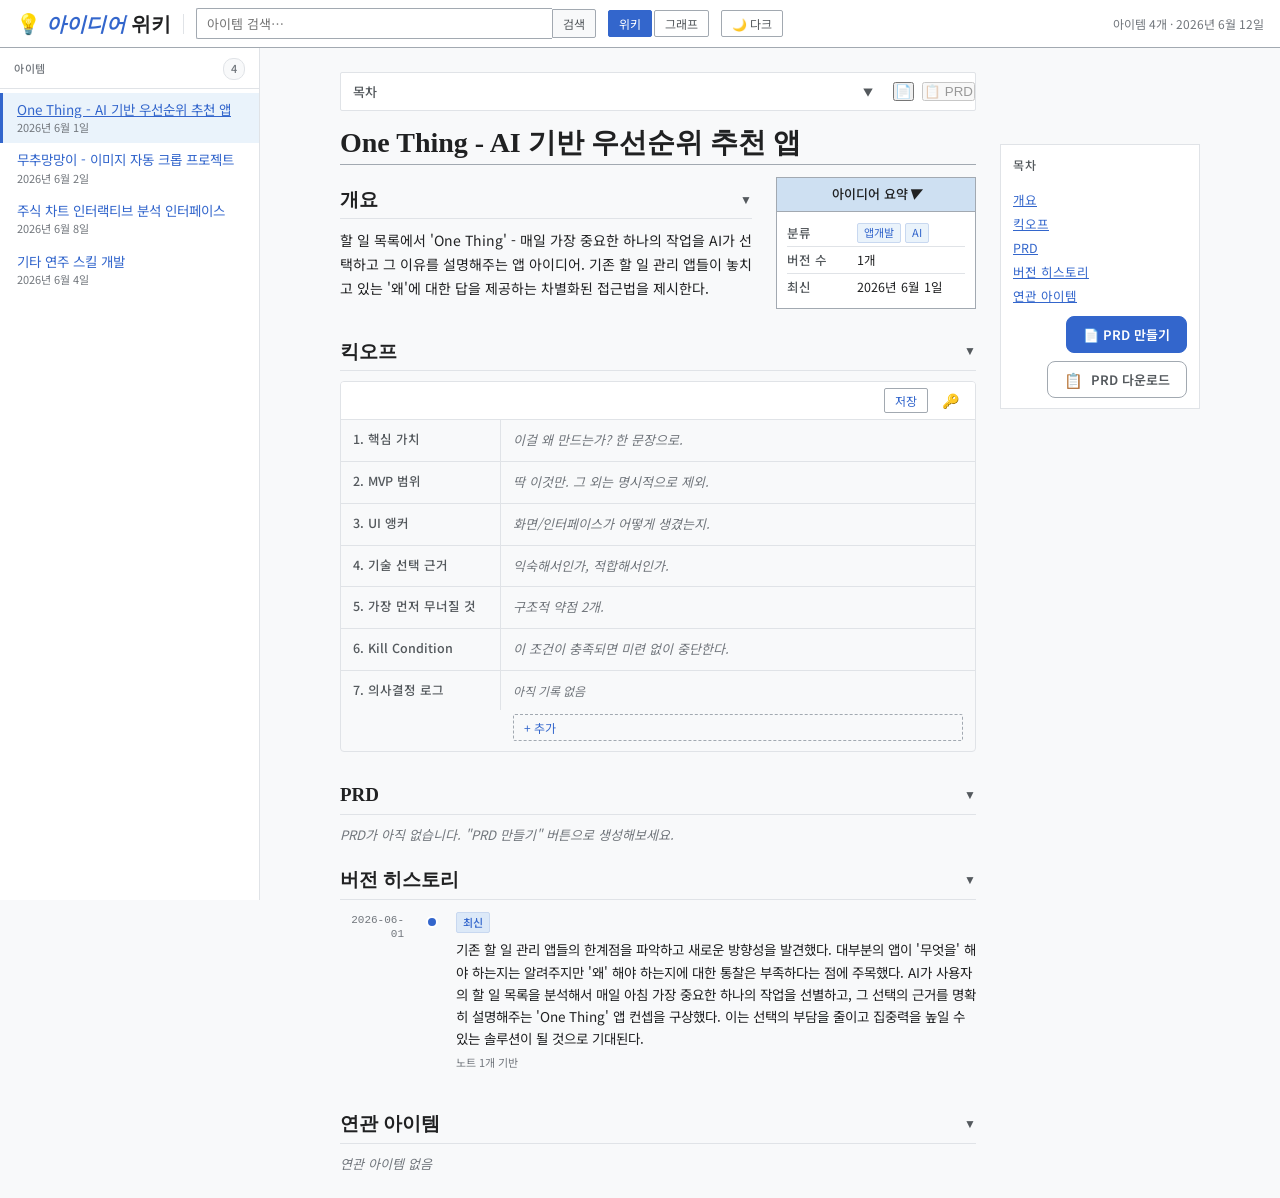
==== commit b47f9c6c: "chore: update index.html [2026-06-12T04:02:37Z]" ====
--- a/index.html
+++ b/index.html
@@ -1646,8 +1646,8 @@
 // AUTO-GENERATED: wiki.json 인라인 데이터
 const WIKI_DATA = {
   "schema_version": "1",
-  "updated_at": "2026-06-08T09:04:19.493700+00:00",
-  "last_processed_at": "2026-06-08T09:04:18.484339+00:00",
+  "updated_at": "2026-06-12T04:02:37.865311+00:00",
+  "last_processed_at": "2026-06-12T04:02:37.128072+00:00",
   "items": [
     {
       "id": "item_356aafe9",
@@ -1888,7 +1888,8 @@
           "name": "Selenium",
           "description": "자동화된 스크린샷 수집을 위한 웹 드라이버"
         }
-      ]
+      ],
+      "prd": "> **[구현 에이전트에게]**\n> 이 PRD를 받은 즉시 구현을 시작하지 말 것.\n>\n> 먼저 PRD 전체를 읽고 명시되지 않은 결정, 엣지 케이스, 모호한 요구사항을\n> 결정 트리로 정리하라. 그 후 아래 규칙에 따라 사용자를 인터뷰하라:\n>\n> - 질문은 **한 번에 하나씩**\n> - 각 질문마다 **권장 답변을 함께 제시**하고 사용자가 동의/수정하도록 유도\n> - 상위 결정(아키텍처, 데이터 모델)을 먼저 해소하고, 하위 결정(UX 세부사항,\n>   에러 처리)은 나중에 다룰 것\n> - 답변이 새로운 불확실성을 드러내면 그 가지를 끝까지 파고들 것\n> - 모든 주요 분기가 해소되면 인터뷰를 종료하고 확정된 결정 요약을 제공\n>\n> **grill-me 우선순위 목록** (아래 항목을 위 규칙에 따라 순서대로 확정하라):\n> 1. 캐릭터 이미지 감지 방식은 무엇인가? (권장: 색상 기반 경계 감지 + 윤곽선 추출)\n> 2. 입력 이미지는 어떻게 받을 것인가? (권장: 로컬 폴더 감시 + 드래그앤드롭)\n> 3. 크롭된 이미지 저장 형식은? (권장: 원본과 동일한 포맷, PNG 기본값)\n> 4. 다중 캐릭터 감지 시 처리 방식은? (권장: 모든 캐릭터를 개별 파일로 저장)\n> 5. GUI vs CLI 인터페이스? (권장: 간단한 GUI 창)\n>\n> 인터뷰 완료 후 사용자의 확인을 받은 다음 구현을 시작하라.\n\n# 무추망망이 이미지 자동 크롭 시스템 PRD\n\n## 개요\n\n무추망망이 프로젝트의 일환으로 개발되는 이미지 자동 크롭 시스템. 스마트폰 메시지 앱 스크린샷에서 캐릭터 이미지를 자동으로 감지하고 추출하는 데스크톱 애플리케이션이다. OpenCV를 활용한 컴퓨터 비전 기술로 사용자의 수동 크롭 작업을 자동화한다.\n\n**프로젝트 배경**: \"무추망망이 집 만들기\" 프로젝트에서 메시지 앱 스크린샷으로부터 캐릭터 이미지를 수집하고 정리하는 반복적인 작업의 자동화 필요성에서 출발.\n\n## 핵심 가치\n\n**스마트폰 메시지 스크린샷에서 캐릭터 이미지의 완전 자동 추출**\n\n사용자가 메시지 앱 스크린샷을 입력하면, 수동 선택 없이 캐릭터 영역을 자동으로 감지하고 정확히 크롭된 개별 이미지로 저장한다. 기존의 수동 크롭 과정을 완전히 제거하여 시간을 절약하고 일관된 품질의 결과물을 생성한다.\n\n## MVP 범위\n\n### 포함 기능\n- **자동 캐릭터 감지**: OpenCV를 사용한 색상 기반 경계 검출\n- **정확한 크롭**: 감지된 캐릭터 영역의 최소 경계 상자 추출\n- **배치 처리**: 단일 스크린샷에서 여러 캐릭터 동시 감지 및 추출\n- **결과 저장**: 크롭된 이미지의 자동 파일명 생성 및 저장\n- **기본 UI**: 이미지 로드, 처리 실행, 결과 확인이 가능한 간단한 인터페이스\n\n### 명시적 제외사항 (v1에서)\n- **다양한 앱 지원**: 메시지 앱 외의 다른 앱 스크린샷 처리\n- **고급 이미지 편집**: 크롭 후 리사이징, 필터, 보정 기능\n- **클라우드 통합**: 온라인 저장소 연동\n- **실시간 처리**: 스크린샷 자동 감지 및 실시간 크롭\n- **머신러닝 기반 객체 인식**: 딥러닝 모델을 사용한 복잡한 객체 감지\n\n## 기능 요구사항\n\n### 1. 이미지 입력 시스템\n- 로컬 파일 선택 (jpg, png, bmp 지원)\n- 드래그앤드롭 지원\n- 입력 이미지 유효성 검사\n\n### 2. 캐릭터 감지 엔진\n- 색상 임계값 기반 객체 분리\n- 윤곽선 검출 및 필터링 (최소 크기 조건)\n- 노이즈 제거 (작은 객체 무시)\n- 경계 상자 계산\n\n### 3. 크롭 처리 시스템\n- 감지된 각 영역의 최소 경계 사각형 생성\n- 원본 화질 유지한 크롭 실행\n- 순차적 파일명 생성 (예: character_1.png, character_2.png)\n\n### 4. 사용자 인터페이스\n- 원본 이미지 미리보기\n- 감지된 영역 하이라이트 표시\n- 크롭 실행 버튼\n- 결과 이미지들의 썸네일 표시\n- 저장 폴더 선택\n\n## 기술 고려사항\n\n### 아키텍처\n- **언어**: Python (OpenCV 생태계 호환성)\n- **GUI 프레임워크**: tkinter (Python 내장, 배포 편의성)\n- **이미지 처리**: OpenCV 4.x + NumPy\n- **파일 시스템**: pathlib (크로스 플랫폼 호환성)\n\n### 핵심 알고리즘 (가정)\n1. **전처리**: 색공간 변환 (BGR → HSV)\n2. **색상 필터링**: HSV 범위 기반 마스크 생성\n3. **모폴로지 연산**: 노이즈 제거 및 객체 정리\n4. **윤곽선 검출**: cv2.findContours()\n5. **필터링**: 면적 기준 유효한 윤곽선만 선택\n6. **경계 상자**: cv2.boundingRect()로 크롭 영역 계산\n\n### 성능 목표\n- 1920x1080 스크린샷 처리 시간: 3초 이내\n- 메모리 사용량: 500MB 이하\n- 캐릭터 감지 정확도: 90% 이상 (일반적인 메시지 앱 스크린샷 기준)\n\n## 위험요소 및 가정사항\n\n### 핵심 가정사항\n1. **색상 일관성**: 메시지 앱 캐릭터들이 배경과 구분 가능한 색상 대비를 가짐\n2. **배경 단순성**: 메시지 앱 배경이 비교적 단색이거나 단순한 패턴\n3. **캐릭터 크기**: 감지할 캐릭터가 최소 30x30 픽셀 이상의 크기\n4. **스크린샷 품질**: 압축이나 블러로 인한 심각한 화질 저하 없음\n\n### 기술적 위험요소\n- **조명 변화**: 스크린 밝기나 색온도 변화로 인한 색상 감지 실패\n- **복잡한 배경**: 캐릭터와 유사한 색상의 배경 요소로 인한 오감지\n- **부분 가림**: 다른 UI 요소에 의해 캐릭터가 부분적으로 가려진 경우\n\n### 가장 취약한 가정\n**메시지 앱 캐릭터가 항상 배경과 명확한 색상 대비를 가진다**는 가정이 깨질 경우 전체 시스템의 감지 정확도가 크게 저하될 수 있음. 이 경우 색상 기반 접근법의 한계로 인해 더 복잡한 객체 감지 알고리즘이 필요할 수 있음.\n\n### 완화 전략\n- 다양한 색공간(HSV, LAB) 조합 실험\n- 사용자가 색상 임계값을 수동 조정할 수 있는 옵션 제공\n- 감지 결과 미리보기를 통한 사전 확인 기능"
     },
     {
       "id": "item_026dca10",
@@ -3073,92 +3074,16 @@
 // ── PRD 생성/저장/열람 (#46 #48 #49 #50) ────────────────────
 let _currentPrdItem = null;
 
-// PRD 생성용 시스템 프롬프트
-const PRD_SYSTEM_PROMPT = `You are a precise technical writer that produces Product Requirements Documents (PRDs) for LLM-based autonomous implementation agents.
-
-Rules:
-- Write in the same language as the idea content (Korean if Korean, English if English).
-- Be exhaustive and unambiguous — the implementing LLM has no other context.
-- Do NOT include version history, attachment metadata, or changelog.
-- Include related items ONLY if they are architecturally inseparable from this item.
-- Output raw Markdown only. No preamble, no explanation, no code fences around the document.`;
-
-function _buildPrdPrompt(item) {
-  const related = (item.related || [])
-    .map(rid => wiki.items.find(i => i.id === rid))
-    .filter(Boolean)
-    .map(r => `- **${r.title}**: ${r.summary || ''}`);
-
-  const kickoffLines = [];
-  const ko = item.kickoff || {};
-  const KO_LABELS = {
-    core_value: '핵심 가치', mvp_scope: 'MVP 범위', ui_anchor: 'UI 앵커',
-    tech_rationale: '기술 선택 근거', weak_points: '가장 먼저 무너질 것', kill_condition: 'Kill Condition'
-  };
-  for (const [k, label] of Object.entries(KO_LABELS)) {
-    if (ko[k]?.trim()) kickoffLines.push(`**${label}**: ${ko[k]}`);
-  }
-
-  const versions = (item.versions || []).map((v, i) =>
-    `### ${i === 0 ? '최신' : v.week}\n${v.content}`
-  ).join('\n\n');
-
-  return [
-    `# Idea Title\n${item.title}`,
-    item.tags?.length ? `# Tags\n${item.tags.join(', ')}` : '',
-    `# Summary\n${item.summary || ''}`,
-    item.body ? `# Detailed Content\n${item.body}` : '',
-    kickoffLines.length ? `# Kickoff\n${kickoffLines.join('\n')}` : '',
-    versions ? `# Version History\n${versions}` : '',
-    related.length ? `# Related Items\n${related.join('\n')}` : '',
-    '---\nGenerate a comprehensive PRD. Structure it with: Overview, Goals, Requirements, Technical Considerations, and any relevant sections.\nWrite for an LLM agent that will autonomously implement this from scratch.',
-  ].filter(Boolean).join('\n\n');
-}
-
-// PRD를 gh-pages/prd/{itemId}.md 에 GitHub API로 push (#49)
-async function _savePrdToGithub(itemId, prdContent, itemTitle) {
-  const token = getGhToken();
-  if (!token) throw new Error('GitHub Token이 없습니다.');
-  const path = `prd/${itemId}.md`;
-  const apiUrl = `https://api.github.com/repos/${GH_REPO}/contents/${path}`;
-
-  // 기존 파일 SHA 조회 (없으면 신규 생성)
-  let sha = null;
+// PRD를 gh-pages/prd/{itemId}.md 에서 로드 (#50)
+// public repo이므로 토큰 없이 raw URL로 직접 fetch. 토큰이 있으면 Contents API도 병행 시도.
+async function _loadPrdFromGithub(itemId) {
+  const rawUrl = `https://raw.githubusercontent.com/${GH_REPO}/${GH_BRANCH}/prd/${itemId}.md`;
   try {
-    const getResp = await fetch(`${apiUrl}?ref=${GH_BRANCH}`, {
-      headers: { Authorization: `Bearer ${token}`, Accept: 'application/vnd.github+json' }
-    });
-    if (getResp.ok) {
-      const meta = await getResp.json();
-      sha = meta.sha;
-    }
+    const resp = await fetch(rawUrl);
+    if (resp.ok) return await resp.text();
   } catch(_) {}
 
-  const content = btoa(unescape(encodeURIComponent(prdContent)));
-  const body = {
-    message: `prd: generate PRD for "${itemTitle}"`,
-    content,
-    branch: GH_BRANCH,
-  };
-  if (sha) body.sha = sha;
-
-  const putResp = await fetch(apiUrl, {
-    method: 'PUT',
-    headers: {
-      Authorization: `Bearer ${token}`,
-      Accept: 'application/vnd.github+json',
-      'Content-Type': 'application/json',
-    },
-    body: JSON.stringify(body),
-  });
-  if (!putResp.ok) {
-    const err = await putResp.json().catch(() => ({}));
-    throw new Error(`PRD GitHub 저장 실패: ${putResp.status} — ${err.message || ''}`);
-  }
-}
-
-// PRD를 gh-pages/prd/{itemId}.md 에서 로드 (#50)
-async function _loadPrdFromGithub(itemId) {
+  // raw fetch 실패 시 토큰으로 Contents API 재시도
   const token = getGhToken();
   if (!token) return null;
   try {
@@ -3204,11 +3129,12 @@
     </div>`;
 }
 
-// "PRD 만들기" 클릭 핸들러 (#48)
+// "PRD 만들기" 클릭 핸들러 (#48) — 백엔드 경유
 async function generatePrd() {
   if (!_currentPrdItem) return;
   const item = _currentPrdItem;
 
+  // Token 검증 (localStorage에 없으면 입력 유도)
   const token = getGhToken();
   if (!token) {
     return new Promise((resolve) => {
@@ -3219,67 +3145,100 @@
   // 기존 PRD가 있으면 덮어쓰기 확인
   if (item.prd) {
     if (!confirm(`"${item.title}"의 기존 PRD를 덮어쓸까요?\n기존 내용은 버전 히스토리로 보관됩니다.`)) return;
-    // 히스토리로 보관
     if (!Array.isArray(item.prd_history)) item.prd_history = [];
     item.prd_history.unshift({ date: new Date().toISOString().slice(0, 10), content: item.prd });
-  }
+    item.prd = null;
+  }
+
+  // ── viability check ──────────────────────────────────────────
+  const serverUrl = 'https://idea-wiki-web.onrender.com';
+    try {
+    const vResp = await fetch(`${serverUrl}/api/check-prd-viability`, {
+      method: 'POST',
+      headers: { 'Content-Type': 'application/json' },
+      body: JSON.stringify({
+        title:   item.title,
+        tags:    item.tags || [],
+        summary: item.summary || '',
+        body:    (item.versions && item.versions[0] && item.versions[0].content) || '',
+      }),
+    });
+    if (vResp.ok) {
+      const vData = await vResp.json();
+      if (vData.check_error) {
+        const go = confirm(
+          `⚠️ 원문 품질 검증이 실패하였습니다.\n` +
+          `그렇지만 PRD는 여전히 생성할 수 있습니다.\n생성하시겠습니까?`
+        );
+        if (!go) return;
+      } else if (!vData.sufficient) {
+        const reasons = (vData.reasons || []).map(r => `• ${r}`).join('\n');
+        const go = confirm(
+          `⚠️ "${item.title}" 아이템의 내용이 PRD로 만들기에 부실합니다.\n\n` +
+          `${reasons}\n\n` +
+          `바이브 코딩이 불가능할 수 있습니다.\n그래도 PRD로 만드시겠습니까?`
+        );
+        if (!go) return;
+      }
+    }
+  } catch (e) {
+    console.warn('[viability check 실패, 생성 계속]', e);
+  }
+  // ─────────────────────────────────────────────────────────────
 
   // 버튼 로딩 상태
   const btn = document.getElementById('prd-generate-btn');
   const origText = btn?.textContent;
   if (btn) { btn.textContent = '⏳ 생성 중…'; btn.disabled = true; }
 
-  // PRD 섹션에 로딩 표시
   const section = document.getElementById('prd-section-container');
-  if (section) section.innerHTML = '<p class="no-content">🤖 Claude가 PRD를 작성 중입니다…</p>';
+  if (section) section.innerHTML = '<p class="no-content">🤖 PRD를 생성 중입니다…</p>';
 
   try {
-    const prompt = _buildPrdPrompt(item);
-    const resp = await fetch('https://api.anthropic.com/v1/messages', {
+    // 연관 아이템 요약 조립
+    const relatedItems = (item.related || [])
+      .map(rid => wiki.items.find(i => i.id === rid))
+      .filter(Boolean)
+      .map(r => ({ title: r.title, summary: r.summary || '' }));
+
+    // 백엔드 호출
+    const resp = await fetch(`${serverUrl}/api/generate-prd`, {
       method: 'POST',
       headers: { 'Content-Type': 'application/json' },
       body: JSON.stringify({
-        model: 'claude-sonnet-4-20250514',
-        max_tokens: 4096,
-        system: PRD_SYSTEM_PROMPT,
-        messages: [{ role: 'user', content: prompt }],
+        item_id:      item.id,
+        title:        item.title,
+        tags:         item.tags || [],
+        summary:      item.summary || '',
+        body:         (item.versions && item.versions[0] && item.versions[0].content) || '',
+        related_items: relatedItems,
       }),
     });
+
     if (!resp.ok) {
       const err = await resp.json().catch(() => ({}));
-      throw new Error(`Claude API 실패: ${resp.status} — ${err.error?.message || ''}`);
+      throw new Error(err.detail || `서버 오류: ${resp.status}`);
     }
+
     const data = await resp.json();
-    const prdText = data.content?.find(b => b.type === 'text')?.text?.trim() || '';
-    if (!prdText) throw new Error('Claude 응답이 비어있습니다.');
-
+    const prdText = data.prd;
+    if (!prdText) throw new Error('서버 응답에 PRD가 없습니다.');
+
+    // 메모리 업데이트 및 렌더링
     item.prd = prdText;
-
-    // GitHub에 저장 (#49)
-    await _savePrdToGithub(item.id, prdText, item.title);
-
-    // 로컬 렌더링 업데이트 (#50)
     _renderPrdSection(item);
     _updatePrdBtn(item);
 
-    // TOC에 PRD 항목 추가 (없으면)
-    if (!tocItems.find(t => t.id === 'sec-prd')) {
-      const histIdx = tocItems.findIndex(t => t.id === 'sec-history');
-      tocItems.splice(histIdx, 0, { id: 'sec-prd', label: 'PRD' });
-      const tocList = document.getElementById('toc-list');
-      if (tocList) tocList.innerHTML = tocItems.map(t =>
-        `<li class="toc-item" onclick="scrollToSection('${t.id}')">${t.label}</li>`
-      ).join('');
-    }
-
-    if (btn) { btn.textContent = '✓ PRD 생성됨'; btn.disabled = false; }
-    setTimeout(() => { if (btn) btn.textContent = origText; }, 3000);
+    // 완료 팝업 (#5 요구사항)
+    alert('✅ PRD가 생성되었습니다.');
+
+    if (btn) { btn.textContent = origText; btn.disabled = false; }
 
   } catch(err) {
     console.error('[generatePrd]', err);
     if (section) section.innerHTML = `<p class="no-content" style="color:var(--warn-color)">⚠️ PRD 생성 실패: ${esc(err.message)}</p>`;
     if (btn) { btn.textContent = '✕ 실패'; btn.disabled = false; }
-    setTimeout(() => { if (btn) btn.textContent = origText; }, 3000);
+    setTimeout(() => { if (btn && btn.textContent === '✕ 실패') btn.textContent = origText; }, 3000);
   }
 }
 
